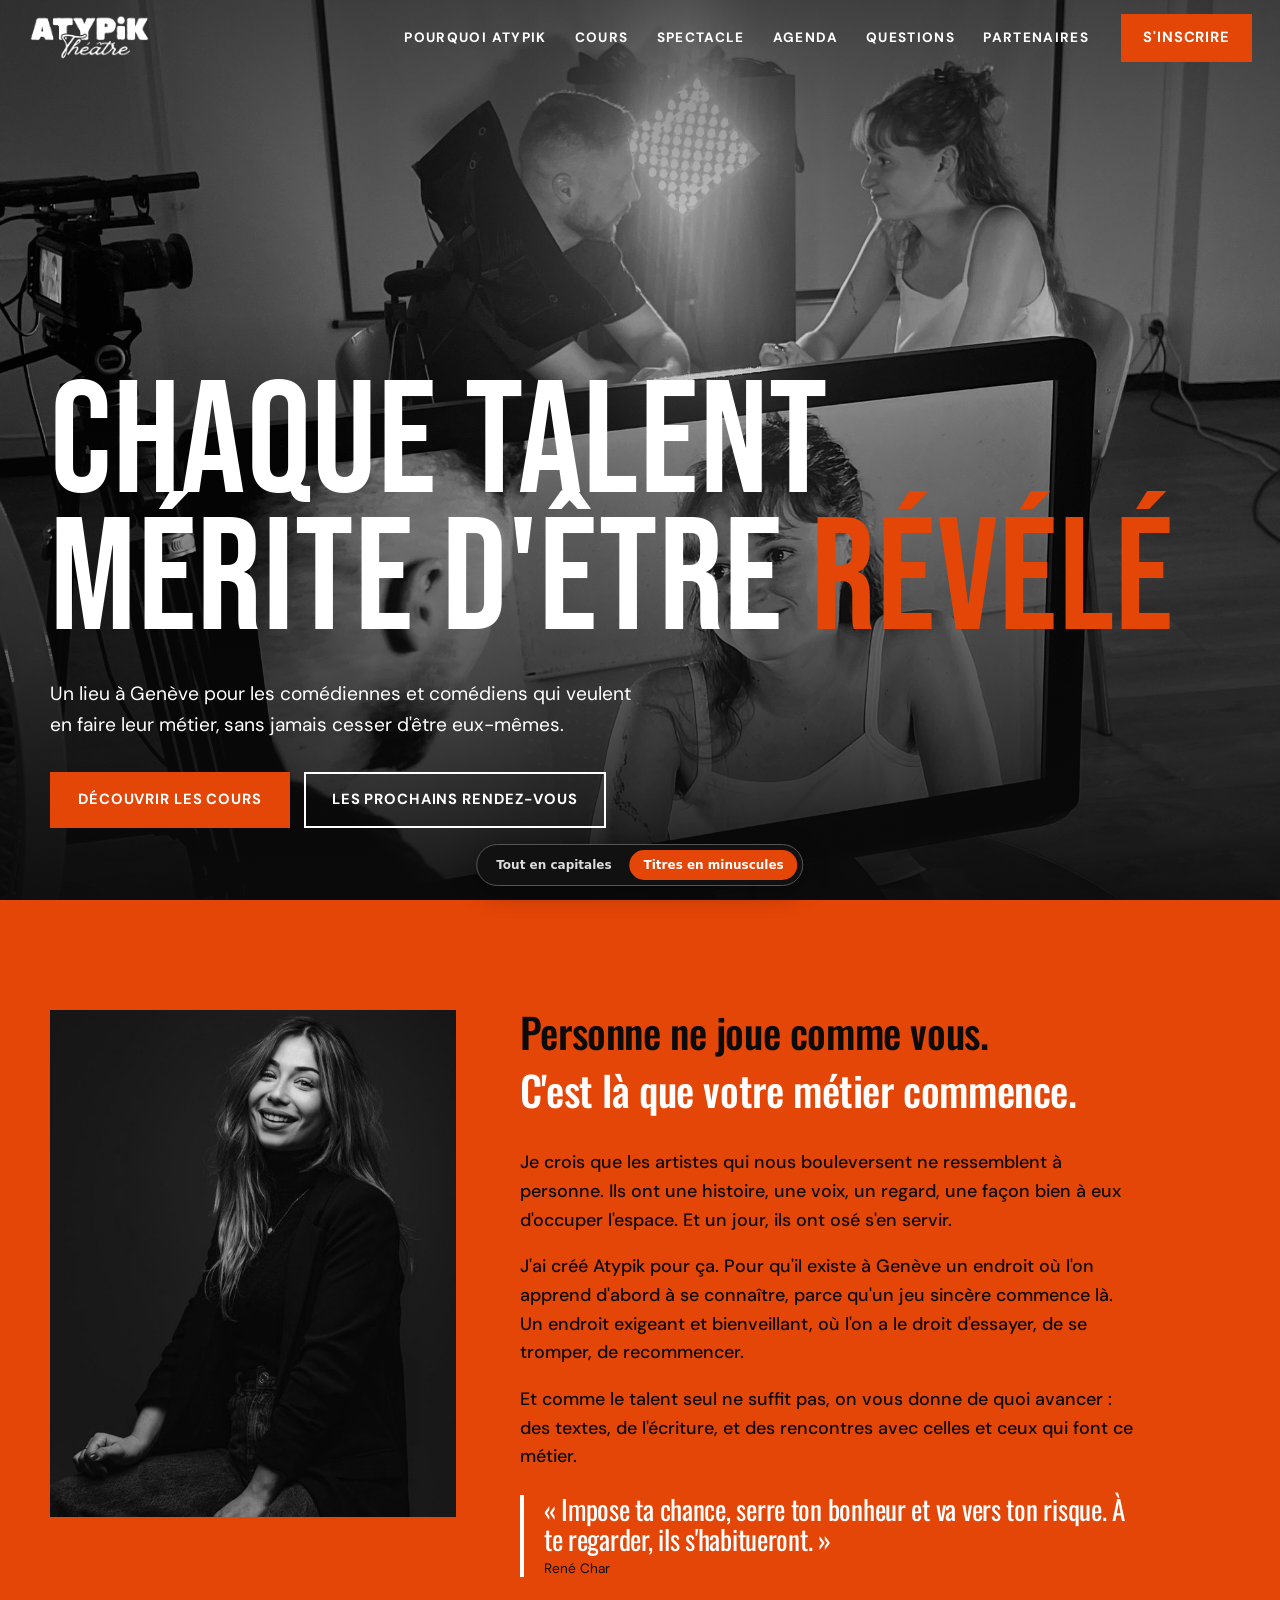
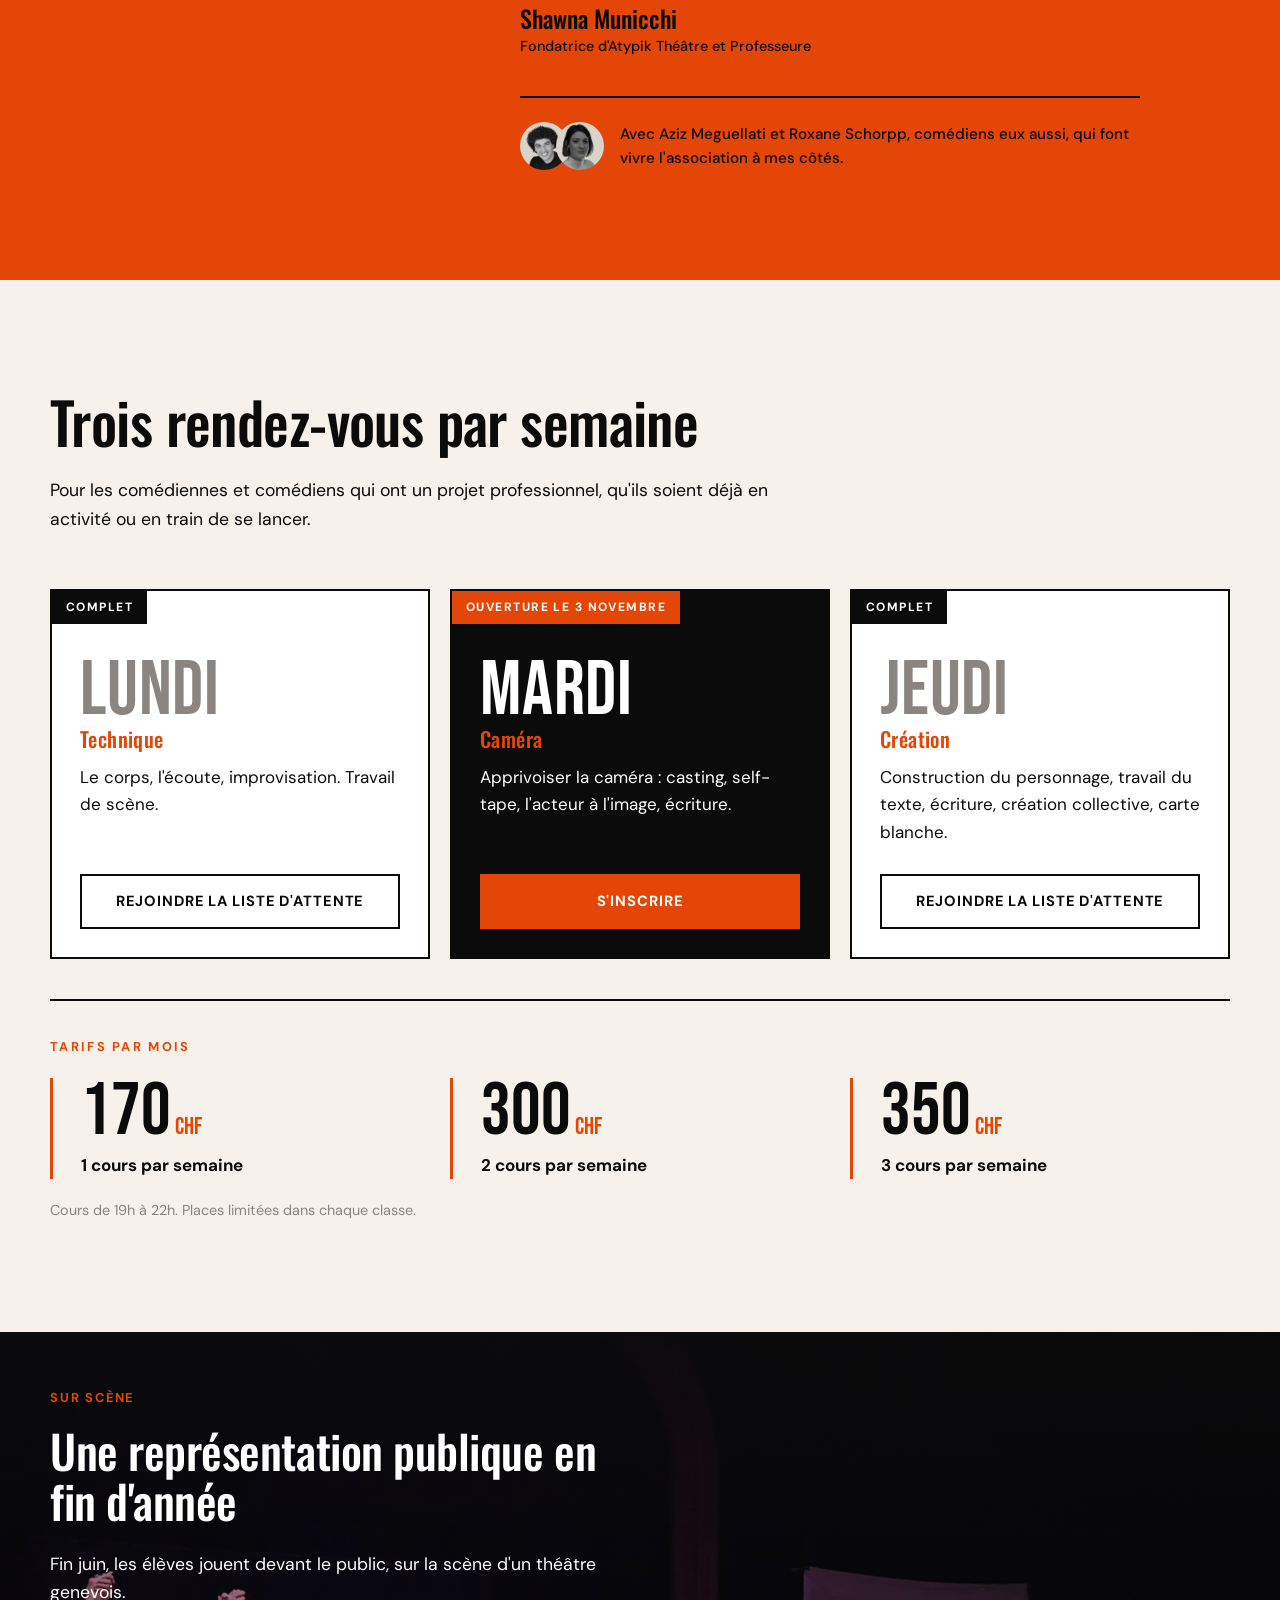
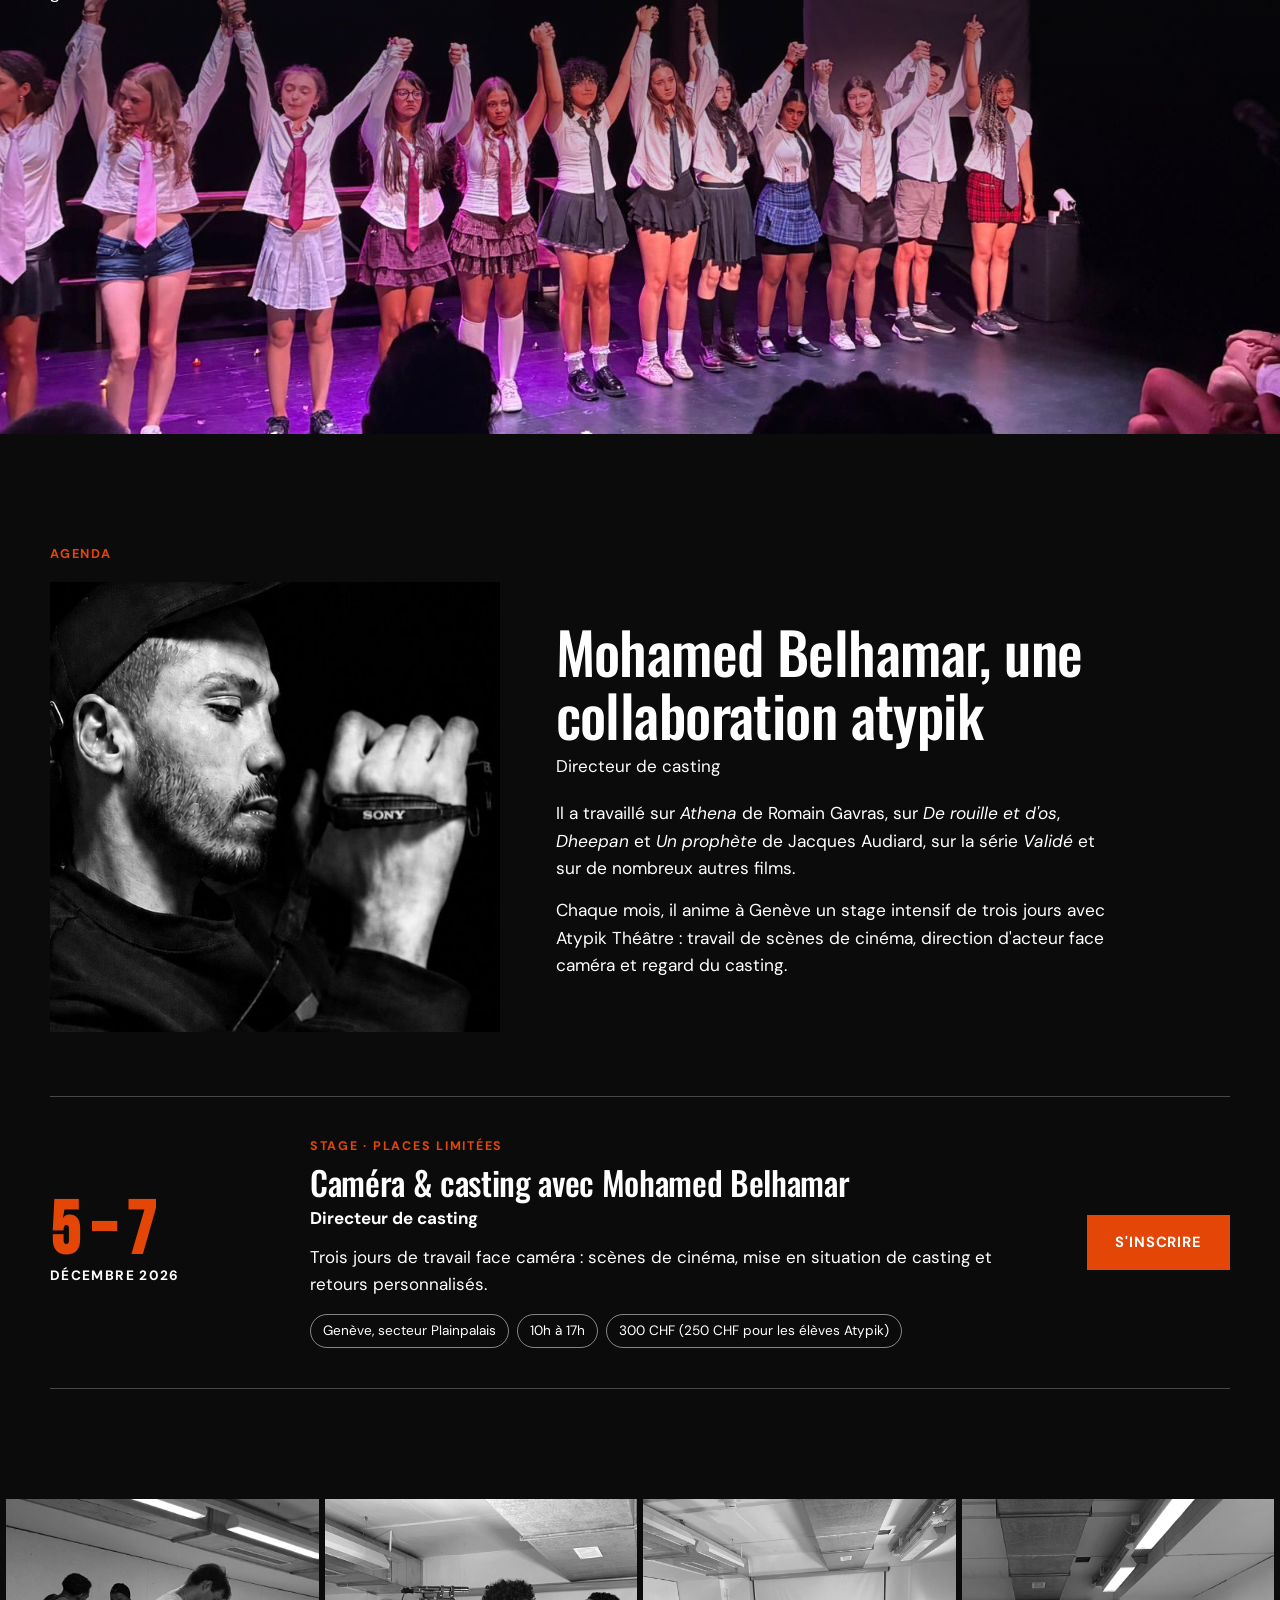
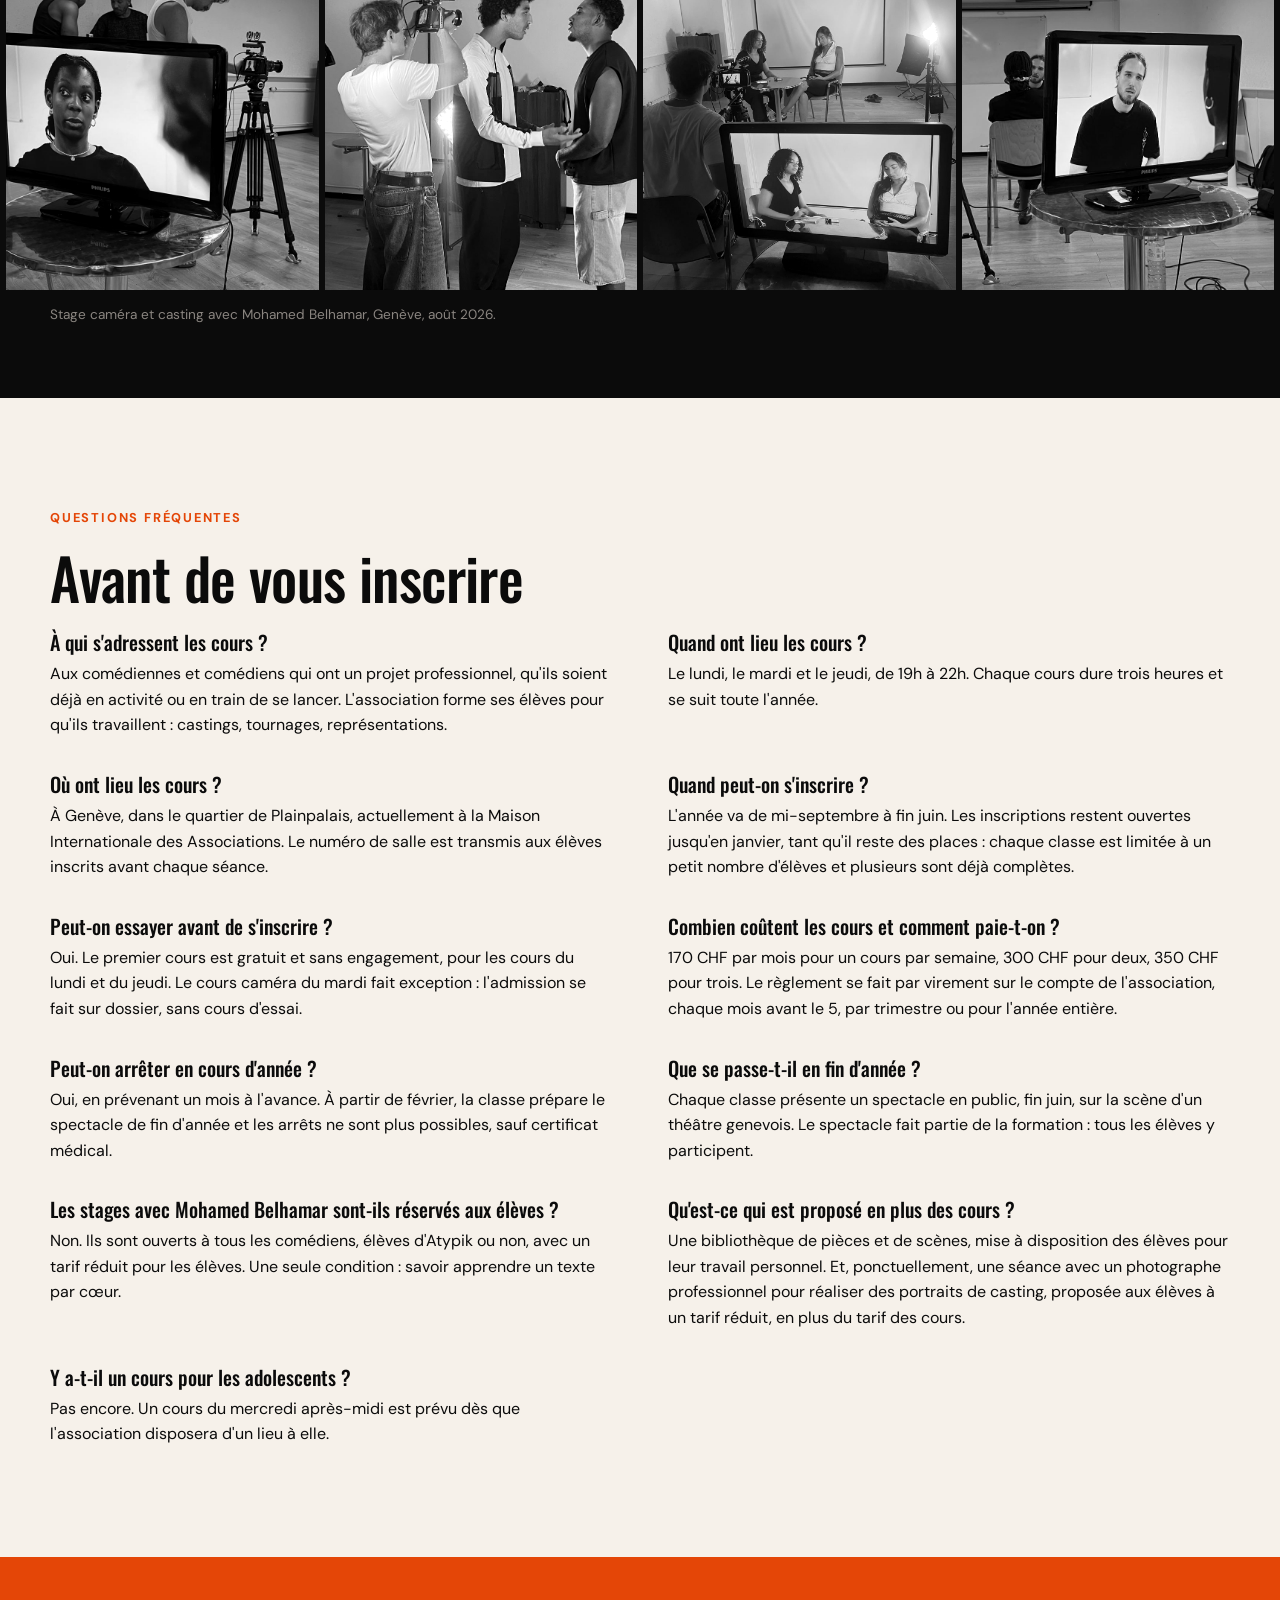
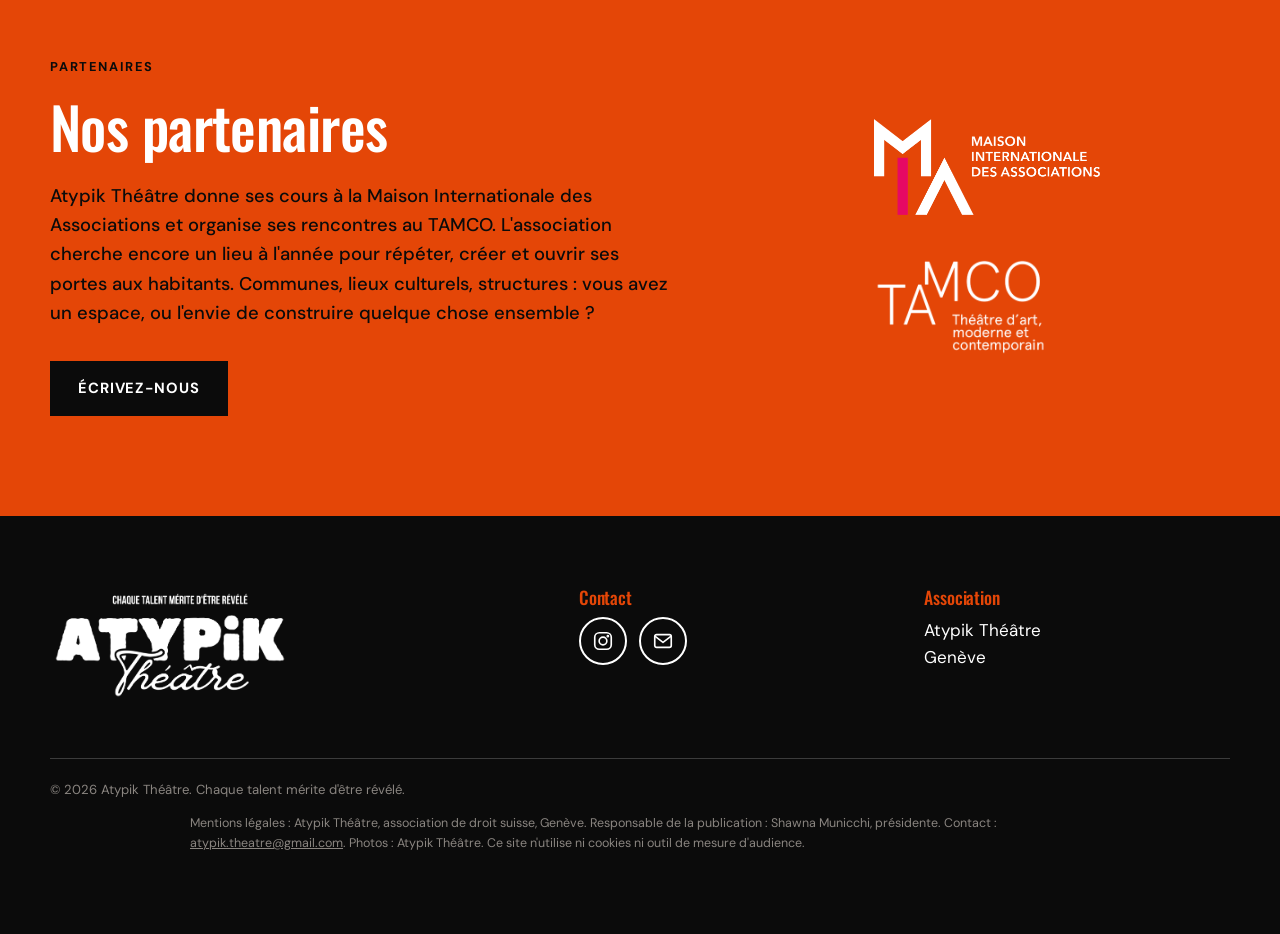
==== m.html @ 2f204165 "FAQ réécrite : réponses complètes, ton professionnel, intro des cours sans amateurs Co-Authored-By: " ====
<!doctype html>
<html lang="fr">
<head>
  <meta charset="utf-8">
  <meta name="viewport" content="width=device-width, initial-scale=1">
  <title>Atypik Théâtre | Cours de théâtre et de jeu caméra à Genève</title>
  <meta name="description" content="Un lieu à Genève pour les comédiennes et comédiens qui veulent en faire leur métier. Cours hebdomadaires, stages et rencontres avec des directeurs de casting.">
  <meta property="og:title" content="Atypik Théâtre | Chaque talent mérite d'être révélé">
  <meta property="og:description" content="Cours, stages et rencontres pour comédiennes et comédiens à Genève.">
  <meta property="og:image" content="images/hero.jpg">
  <link rel="icon" href="images/favicon.png">
  <link rel="preconnect" href="https://fonts.googleapis.com">
  <link rel="preconnect" href="https://fonts.gstatic.com" crossorigin>
  <link href="https://fonts.googleapis.com/css2?family=Bebas+Neue&family=Oswald:wght@400;500&family=DM+Sans:opsz,wght@9..40,400;9..40,500;9..40,700&display=swap" rel="stylesheet">
  <link rel="stylesheet" href="style.css">
  <link rel="stylesheet" href="minuscules.css">
</head>
<body>

<header class="nav" id="nav">
  <a href="#top" class="nav-logo"><img src="images/logo-nav.png" alt="Atypik Théâtre"></a>
  <nav class="nav-liens">
    <a href="#histoire">Pourquoi Atypik</a>
    <a href="#cours">Cours</a>
    <a href="#spectacle">Spectacle</a>
    <a href="#agenda">Agenda</a>
    <a href="#questions">Questions</a>
    <a href="#grandir">Partenaires</a>
  </nav>
  <a href="#cours" class="btn btn-plein nav-cta">S'inscrire</a>
</header>

<main id="top">

  <section class="hero">
    <img class="hero-photo" src="images/hero.jpg" alt="Deux comédiens filmés pendant un stage, leur image sur l'écran de contrôle">
    <div class="hero-contenu">
      <h1>Chaque talent<br>mérite d'être <em>révélé</em></h1>
      <p class="hero-texte">Un lieu à Genève pour les comédiennes et comédiens qui veulent en faire leur métier, sans jamais cesser d'être eux-mêmes.</p>
      <div class="actions">
        <a href="#cours" class="btn btn-plein">Découvrir les cours</a>
        <a href="#agenda" class="btn btn-contour">Les prochains rendez-vous</a>
      </div>
    </div>
  </section>

  <section class="lettre" id="histoire">
    <div class="conteneur lettre-grille">
      <figure class="lettre-portrait"><img src="images/equipe-shawna.jpg" alt="Portrait de Shawna Municchi" loading="lazy"></figure>
      <div class="lettre-texte">
        <p class="accroche">Personne ne joue comme vous.</p>
        <p class="accroche fort">C'est là que votre métier commence.</p>
        <p>Je crois que les artistes qui nous bouleversent ne ressemblent à personne. Ils ont une histoire, une voix, un regard, une façon bien à eux d'occuper l'espace. Et un jour, ils ont osé s'en servir.</p>
        <p>J'ai créé Atypik pour ça. Pour qu'il existe à Genève un endroit où l'on apprend d'abord à se connaître, parce qu'un jeu sincère commence là. Un endroit exigeant et bienveillant, où l'on a le droit d'essayer, de se tromper, de recommencer.</p>
        <p>Et comme le talent seul ne suffit pas, on vous donne de quoi avancer : des textes, de l'écriture, et des rencontres avec celles et ceux qui font ce métier.</p>
        <blockquote class="citation">« Impose ta chance, serre ton bonheur et va vers ton risque. À te regarder, ils s'habitueront. »<cite>René Char</cite></blockquote>
        <p class="signature"><strong>Shawna Municchi</strong><span>Fondatrice d'Atypik Théâtre et Professeure</span></p>
        <div class="complices">
          <img src="images/equipe-aziz.jpg" alt="Aziz Meguellati" loading="lazy">
          <img src="images/equipe-roxane.jpg" alt="Roxane Schorpp" loading="lazy">
          <p>Avec Aziz Meguellati et Roxane Schorpp, comédiens eux aussi, qui font vivre l'association à mes côtés.</p>
        </div>
      </div>
    </div>
  </section>

  <section class="bloc cours" id="cours">
    <div class="conteneur">
      <h2>Trois rendez-vous par semaine</h2>
      <p class="intro">Pour les comédiennes et comédiens qui ont un projet professionnel, qu'ils soient déjà en activité ou en train de se lancer.</p>
      <div class="cartes" id="cours-liste"></div>
      <div class="tarifs">
        <p class="tarifs-titre">Tarifs par mois</p>
        <div class="tarifs-liste" id="tarifs-liste"></div>
        <p class="tarifs-note">Cours de 19h à 22h. Places limitées dans chaque classe.</p>
      </div>
    </div>
  </section>

  <section class="spectacle" id="spectacle">
    <img src="images/spectacle.jpg" alt="Salut final des élèves sur scène, mains levées" loading="lazy">
    <div class="spectacle-texte">
      <p class="surtitre">Sur scène</p>
      <h2>Une représentation publique en fin d'année</h2>
      <p>Fin juin, les élèves jouent devant le public, sur la scène d'un théâtre genevois.</p>
    </div>
  </section>

  <section class="bloc agenda" id="agenda">
    <div class="conteneur">
      <p class="surtitre">Agenda</p>
      <div class="vedette">
        <img src="images/belhamar.jpg" alt="Mohamed Belhamar, directeur de casting" loading="lazy">
        <div>
          <h2>Mohamed Belhamar, une collaboration atypik</h2>
          <p class="role">Directeur de casting</p>
          <p>Il a travaillé sur <em>Athena</em> de Romain Gavras, sur <em>De rouille et d'os</em>, <em>Dheepan</em> et <em>Un prophète</em> de Jacques Audiard, sur la série <em>Validé</em> et sur de nombreux autres films.</p>
          <p>Chaque mois, il anime à Genève un stage intensif de trois jours avec Atypik Théâtre : travail de scènes de cinéma, direction d'acteur face caméra et regard du casting.</p>
        </div>
      </div>
      <div class="agenda-liste" id="agenda-liste"></div>
    </div>
  </section>

  <section class="galerie">
    <div class="galerie-photos">
      <img src="images/stage-1.jpg" alt="Le visage d'une comédienne sur l'écran de contrôle" loading="lazy">
      <img src="images/stage-2.jpg" alt="Deux comédiens jouent une scène, filmés de près" loading="lazy">
      <img src="images/stage-4.jpg" alt="Deux comédiennes en scène, cadrées sur l'écran de contrôle" loading="lazy">
      <img src="images/stage-5.jpg" alt="Un comédien filmé en gros plan" loading="lazy">
    </div>
    <p class="legende conteneur">Stage caméra et casting avec Mohamed Belhamar, Genève, août 2026.</p>
  </section>

  <section class="faq" id="questions">
    <div class="conteneur">
      <p class="surtitre">Questions fréquentes</p>
      <h2>Avant de vous inscrire</h2>
      <dl class="faq-liste">
        <div><dt>À qui s'adressent les cours ?</dt><dd>Aux comédiennes et comédiens qui ont un projet professionnel, qu'ils soient déjà en activité ou en train de se lancer. L'association forme ses élèves pour qu'ils travaillent : castings, tournages, représentations.</dd></div>
        <div><dt>Quand ont lieu les cours ?</dt><dd>Le lundi, le mardi et le jeudi, de 19h à 22h. Chaque cours dure trois heures et se suit toute l'année.</dd></div>
        <div><dt>Où ont lieu les cours ?</dt><dd>À Genève, dans le quartier de Plainpalais, actuellement à la Maison Internationale des Associations. Le numéro de salle est transmis aux élèves inscrits avant chaque séance.</dd></div>
        <div><dt>Quand peut-on s'inscrire ?</dt><dd>L'année va de mi-septembre à fin juin. Les inscriptions restent ouvertes jusqu'en janvier, tant qu'il reste des places : chaque classe est limitée à un petit nombre d'élèves et plusieurs sont déjà complètes.</dd></div>
        <div><dt>Peut-on essayer avant de s'inscrire ?</dt><dd>Oui. Le premier cours est gratuit et sans engagement, pour les cours du lundi et du jeudi. Le cours caméra du mardi fait exception : l'admission se fait sur dossier, sans cours d'essai.</dd></div>
        <div><dt>Combien coûtent les cours et comment paie-t-on ?</dt><dd>170 CHF par mois pour un cours par semaine, 300 CHF pour deux, 350 CHF pour trois. Le règlement se fait par virement sur le compte de l'association, chaque mois avant le 5, par trimestre ou pour l'année entière.</dd></div>
        <div><dt>Peut-on arrêter en cours d'année ?</dt><dd>Oui, en prévenant un mois à l'avance. À partir de février, la classe prépare le spectacle de fin d'année et les arrêts ne sont plus possibles, sauf certificat médical.</dd></div>
        <div><dt>Que se passe-t-il en fin d'année ?</dt><dd>Chaque classe présente un spectacle en public, fin juin, sur la scène d'un théâtre genevois. Le spectacle fait partie de la formation : tous les élèves y participent.</dd></div>
        <div><dt>Les stages avec Mohamed Belhamar sont-ils réservés aux élèves ?</dt><dd>Non. Ils sont ouverts à tous les comédiens, élèves d'Atypik ou non, avec un tarif réduit pour les élèves. Une seule condition : savoir apprendre un texte par cœur.</dd></div>
        <div><dt>Qu'est-ce qui est proposé en plus des cours ?</dt><dd>Une bibliothèque de pièces et de scènes, mise à disposition des élèves pour leur travail personnel. Et, ponctuellement, une séance avec un photographe professionnel pour réaliser des portraits de casting, proposée aux élèves à un tarif réduit, en plus du tarif des cours.</dd></div>
        <div><dt>Y a-t-il un cours pour les adolescents ?</dt><dd>Pas encore. Un cours du mercredi après-midi est prévu dès que l'association disposera d'un lieu à elle.</dd></div>
      </dl>
    </div>
  </section>

  <section class="grandir" id="grandir">
    <div class="conteneur">
      <p class="surtitre">Partenaires</p>
      <h2>Nos partenaires</h2>
      <div class="logos">
        <a href="https://mia-ge.ch/" target="_blank" rel="noopener"><img src="images/partenaire-mia.png" alt="Maison Internationale des Associations, Genève"></a>
        <a href="https://tamco.ch/" target="_blank" rel="noopener"><img src="images/partenaire-tamco.png" alt="TAMCO, Théâtre d'art moderne et contemporain, Genève"></a>
      </div>
      <p>Atypik Théâtre donne ses cours à la Maison Internationale des Associations et organise ses rencontres au TAMCO. L'association cherche encore un lieu à l'année pour répéter, créer et ouvrir ses portes aux habitants. Communes, lieux culturels, structures : vous avez un espace, ou l'envie de construire quelque chose ensemble ?</p>
      <a href="#" class="btn btn-plein" data-mail="Un lieu pour Atypik Théâtre">Écrivez-nous</a>
    </div>
  </section>

</main>

<footer class="pied">
  <div class="conteneur pied-grille">
    <img src="images/logo-blanc.png" alt="Atypik Théâtre" class="pied-logo">
    <div>
      <h3>Contact</h3>
      <div class="pied-liens">
        <a id="pied-insta" target="_blank" rel="noopener" aria-label="Instagram @atypik.theatre" title="Instagram">
          <svg viewBox="0 0 24 24" aria-hidden="true"><rect x="3" y="3" width="18" height="18" rx="5"/><circle cx="12" cy="12" r="4.2"/><circle cx="17.3" cy="6.7" r="0.6" fill="currentColor"/></svg>
        </a>
        <a href="#" data-mail="Contact" aria-label="Nous écrire par e-mail" title="E-mail">
          <svg viewBox="0 0 24 24" aria-hidden="true"><rect x="3" y="5" width="18" height="14" rx="2"/><path d="m3.5 7 8.5 6.5L20.5 7"/></svg>
        </a>
      </div>
    </div>
    <div>
      <h3>Association</h3>
      <p>Atypik Théâtre<br>Genève</p>
    </div>
  </div>
  <p class="pied-bas conteneur">© <span id="annee"></span> Atypik Théâtre. Chaque talent mérite d'être révélé.</p>
  <p class="pied-legal conteneur">Mentions légales : Atypik Théâtre, association de droit suisse, Genève. Responsable de la publication : Shawna Municchi, présidente. Contact : <a href="#" data-mail="Contact" id="pied-mail-texte"></a>. Photos : Atypik Théâtre. Ce site n'utilise ni cookies ni outil de mesure d'audience.</p>
</footer>

<!-- COMPARATEUR : barre provisoire, à retirer une fois le choix fait. -->
<nav style="position:fixed;z-index:99;left:50%;bottom:14px;transform:translateX(-50%);display:flex;gap:4px;padding:5px;background:#111;border:1px solid #555;border-radius:999px;font:700 12px/1 system-ui,sans-serif;box-shadow:0 6px 24px rgba(0,0,0,.35)"><a href="index.html" style="padding:9px 14px;border-radius:999px;text-decoration:none;color:#ddd">Tout en capitales</a><a href="m.html" style="padding:9px 14px;border-radius:999px;text-decoration:none;background:#e44607;color:#fff">Titres en minuscules</a></nav>

<script src="contenu.js"></script>
<script src="script.js"></script>
</body>
</html>
---- style.css ----
/* Direction A · Affiche : noir, orange, titres d'affiche */
:root {
  --orange: #e44607;
  --noir: #0b0b0b;
  --creme: #f6f1ea;
  --blanc: #ffffff;
  --gris: #8a8580;
  --titre: "Bebas Neue", "Arial Narrow", Impact, sans-serif;
  --texte: "DM Sans", system-ui, -apple-system, "Segoe UI", sans-serif;
}

* { box-sizing: border-box; margin: 0; padding: 0; }
html { scroll-behavior: smooth; scroll-padding-top: 80px; }
body { font-family: var(--texte); font-size: 17px; line-height: 1.6; color: var(--noir); background: var(--noir); -webkit-font-smoothing: antialiased; }
img { display: block; max-width: 100%; }
a { color: inherit; }
em { font-style: normal; }

.conteneur { width: min(1180px, 100% - 40px); margin-inline: auto; }

h1, h2, h3, .carte-jour, .accroche { font-family: var(--titre); font-weight: 400; line-height: 0.95; letter-spacing: 0.01em; text-transform: uppercase; }
h2 { font-size: clamp(2.6rem, 6.5vw, 5.2rem); margin-bottom: 24px; }
.surtitre { font-size: 0.8rem; font-weight: 700; letter-spacing: 0.18em; text-transform: uppercase; color: var(--orange); margin-bottom: 18px; }
.intro { max-width: 720px; font-size: 1.1rem; margin-bottom: 56px; }

/* Boutons */
.btn { display: inline-block; padding: 14px 26px; font-weight: 700; font-size: 0.92rem; letter-spacing: 0.06em; text-transform: uppercase; text-decoration: none; text-align: center; border: 2px solid transparent; transition: transform 0.15s, background 0.15s, color 0.15s; }
.btn:hover { transform: translateY(-2px); }
.btn-plein { background: var(--orange); color: var(--blanc); }
.btn-plein:hover { background: var(--blanc); color: var(--noir); }
.btn-contour { border-color: currentColor; }
.btn-contour:hover { background: var(--noir); color: var(--blanc); border-color: var(--noir); }

/* Menu */
.nav { position: fixed; inset: 0 0 auto 0; z-index: 10; display: flex; align-items: center; gap: 32px; padding: 14px 28px; transition: background 0.25s; }
.nav-pleine { background: rgba(11, 11, 11, 0.94); backdrop-filter: blur(8px); }
.nav-logo img { height: 46px; width: auto; }
.nav-liens { display: flex; gap: 28px; margin-left: auto; }
.nav-liens a { color: var(--blanc); text-decoration: none; font-size: 0.85rem; font-weight: 700; letter-spacing: 0.1em; text-transform: uppercase; }
.nav-liens a:hover { color: var(--orange); }
.nav-cta { padding: 10px 20px; }

/* Hero */
.hero { position: relative; height: min(100svh, 1000px); min-height: 620px; display: flex; align-items: flex-end; color: var(--blanc); overflow: hidden; }
.hero-photo { position: absolute; inset: 0; width: 100%; height: 100%; object-fit: cover; object-position: 60% 40%; filter: grayscale(1) contrast(1.1); }
.hero::after { content: ""; position: absolute; inset: 0; background: linear-gradient(180deg, rgba(11,11,11,0.55) 0%, rgba(11,11,11,0.15) 35%, rgba(11,11,11,0.92) 100%); }
.hero-contenu { position: relative; z-index: 1; width: min(1180px, 100% - 40px); margin-inline: auto; padding: 140px 0 72px; }
.hero h1 { font-size: clamp(3.6rem, 12.5vw, 11rem); line-height: 0.86; margin-bottom: 28px; }
.hero h1 em { color: var(--orange); }
.hero-texte { max-width: 600px; font-size: 1.2rem; margin-bottom: 32px; }
.actions { display: flex; flex-wrap: wrap; gap: 14px; }
.hero .btn-contour:hover { background: var(--blanc); color: var(--noir); border-color: var(--blanc); }

/* Lettre de Shawna */
.lettre { background: var(--orange); padding: 110px 0; }
.lettre .surtitre { color: var(--noir); }
.lettre-grille { display: grid; grid-template-columns: 0.8fr 1.4fr; gap: 64px; align-items: start; }
.lettre-portrait img { width: 100%; aspect-ratio: 4 / 5; object-fit: cover; filter: grayscale(1); }
.accroche { font-size: clamp(2rem, 4.2vw, 3.5rem); }
.accroche.fort { color: var(--blanc); margin: 14px 0 36px; }
.lettre-texte > p:not(.surtitre):not(.accroche) { max-width: 620px; font-size: 1.12rem; font-weight: 500; margin-bottom: 18px; }
.citation cite { display: block; margin-top: 8px; font-family: var(--texte); font-style: normal; font-size: 0.85rem; text-transform: none; letter-spacing: 0; color: var(--noir); }
.citation { max-width: 620px; margin: 24px 0 8px; padding-left: 20px; border-left: 4px solid var(--blanc); font-family: var(--titre); font-size: clamp(1.6rem, 2.8vw, 2.2rem); line-height: 1.05; text-transform: uppercase; color: var(--blanc); }
.signature strong { display: block; font-family: var(--titre); font-weight: 400; font-size: 2rem; text-transform: uppercase; line-height: 1.1; margin-top: 28px; }
.signature span { font-size: 0.9rem; }
.complices { display: flex; align-items: center; margin-top: 36px; padding-top: 24px; border-top: 2px solid var(--noir); max-width: 620px; }
.complices img { width: 48px; height: 48px; border-radius: 50%; object-fit: cover; }
.complices img + img { margin-left: -12px; }
.complices p { margin-left: 16px; font-size: 0.95rem; font-weight: 500; }

/* Blocs */
.bloc { padding: 110px 0; }
.cours { background: var(--creme); }
.agenda { background: var(--noir); color: var(--blanc); }

/* Cartes des cours */
.cartes { display: grid; grid-template-columns: repeat(3, 1fr); gap: 20px; }
.carte { position: relative; display: flex; flex-direction: column; background: var(--blanc); border: 2px solid var(--noir); padding: 64px 28px 28px; }
.carte-jour { font-size: clamp(3.4rem, 6vw, 5rem); }
.carte h3 { font-size: 1.9rem; color: var(--orange); margin-bottom: 14px; }
.carte-texte { margin-bottom: 28px; }
.carte .btn { margin-top: auto; }
.etiquette { position: absolute; top: 0; left: 0; padding: 7px 14px; font-size: 0.75rem; font-weight: 700; letter-spacing: 0.12em; text-transform: uppercase; background: var(--noir); color: var(--blanc); }
.est-ouvert { background: var(--noir); color: var(--blanc); }
.est-ouvert .etiquette { background: var(--orange); }
.est-complet .carte-jour { color: var(--gris); }

/* Spectacle de fin d'année : photo pleine largeur, texte posé dessus */
.spectacle { position: relative; color: var(--blanc); background: var(--noir); }
.spectacle img { width: 100%; height: min(78vh, 720px); object-fit: cover; object-position: center 45%; }
.spectacle::after { content: ""; position: absolute; inset: 0; background: linear-gradient(180deg, rgba(11,11,11,0.85) 0%, rgba(11,11,11,0.35) 45%, rgba(11,11,11,0) 70%); }
.spectacle-texte { position: absolute; z-index: 1; left: max(20px, calc((100% - 1180px) / 2)); right: 20px; top: 56px; max-width: 560px; }
.spectacle-texte h2 { font-size: clamp(2.4rem, 5vw, 4.2rem); }
.spectacle-texte p:not(.surtitre) { font-size: 1.1rem; }

/* Tarifs */
.tarifs { display: grid; grid-template-columns: repeat(3, 1fr); gap: 20px; margin-top: 40px; padding-top: 36px; border-top: 2px solid var(--noir); }
.tarifs-titre { grid-column: 1 / -1; font-size: 0.8rem; font-weight: 700; letter-spacing: 0.18em; text-transform: uppercase; color: var(--orange); }
.tarifs-liste { display: contents; }
.tarif { padding-left: 28px; border-left: 3px solid var(--orange); }
.tarif-prix { font-family: var(--titre); font-size: 4.6rem; line-height: 0.95; }
.tarif-prix small { font-size: 1.5rem; color: var(--orange); }
.tarif p:last-child { font-weight: 700; margin-top: 4px; }
.tarifs-note { grid-column: 1 / -1; font-size: 0.9rem; color: var(--gris); }

/* Partenaires : logos */
.logos { grid-area: logos; display: flex; flex-direction: column; align-items: flex-start; gap: 44px; justify-self: center; }
.logos img { height: 96px; width: auto; }

/* Agenda : Mohamed Belhamar en vedette */
.vedette { display: grid; grid-template-columns: 0.8fr 1.2fr; gap: 56px; align-items: center; margin-bottom: 64px; }
.vedette img { width: 100%; aspect-ratio: 1 / 1; object-fit: cover; object-position: 60% 0%; filter: grayscale(1); }
.vedette h2 { margin-bottom: 8px; }
.vedette .role { margin-bottom: 20px; }
.vedette p:not(.role) { max-width: 560px; font-size: 1.08rem; margin-bottom: 14px; }
.vedette em { font-style: italic; }

/* Agenda */
.evenement { display: grid; grid-template-columns: 220px 1fr auto; gap: 40px; align-items: center; padding: 40px 0; border-top: 1px solid rgba(255,255,255,0.25); }
.evenement:last-child { border-bottom: 1px solid rgba(255,255,255,0.25); }
.evenement-date { font-weight: 700; letter-spacing: 0.1em; text-transform: uppercase; font-size: 0.85rem; }
.evenement-date span { display: block; font-family: var(--titre); font-size: 4.6rem; line-height: 0.9; letter-spacing: 0; color: var(--orange); white-space: nowrap; }
.evenement-type { font-size: 0.78rem; font-weight: 700; letter-spacing: 0.14em; text-transform: uppercase; color: var(--orange); margin-bottom: 8px; }
.evenement h3 { font-size: clamp(1.9rem, 3.4vw, 2.8rem); }
.evenement-sous { font-weight: 700; margin: 4px 0 12px; }
.evenement ul { display: flex; flex-wrap: wrap; gap: 8px; list-style: none; margin-top: 16px; }
.evenement li { padding: 5px 12px; border: 1px solid rgba(255,255,255,0.5); border-radius: 999px; font-size: 0.85rem; }
.agenda-vide { font-size: 1.2rem; }
.agenda-vide a { color: var(--orange); }

/* Galerie */
.galerie { background: var(--noir); padding-bottom: 72px; }
.galerie-photos { display: grid; grid-template-columns: repeat(4, 1fr); gap: 6px; padding: 0 6px; }
.galerie img { width: 100%; aspect-ratio: 4 / 5; object-fit: cover; filter: grayscale(1) contrast(1.05); transition: filter 0.3s; }
.galerie img:hover { filter: none; }
.galerie img:nth-child(1) { object-position: 22% center; }
.galerie img:nth-child(2) { object-position: 62% center; }
.galerie img:nth-child(4) { object-position: 82% center; }
.legende { margin-top: 14px; font-size: 0.85rem; color: var(--gris); }

/* Questions fréquentes */
.faq { background: var(--creme); padding: 110px 0; }
.faq-liste { display: grid; grid-template-columns: 1fr 1fr; gap: 36px 56px; margin-top: 16px; }
.faq dt { font-family: var(--titre); font-size: 1.6rem; line-height: 1.05; text-transform: uppercase; margin-bottom: 8px; }
.faq dd { font-size: 1rem; }

/* Atypik grandit */
.grandir { background: var(--orange); padding: 100px 0; }
.grandir .conteneur { display: grid; grid-template-columns: 1.3fr 1fr; grid-template-areas: "surtitre logos" "titre logos" "texte logos" "bouton logos"; column-gap: 64px; align-items: center; }
.grandir .surtitre { grid-area: surtitre; }
.grandir h2 { grid-area: titre; }
.grandir p:not(.surtitre) { grid-area: texte; }
.grandir .btn { grid-area: bouton; justify-self: start; }
.grandir .surtitre { color: var(--noir); }
.grandir h2 { color: var(--blanc); }
.grandir p:not(.surtitre) { max-width: 700px; font-size: 1.15rem; font-weight: 500; margin-bottom: 32px; }
.grandir .btn-plein { background: var(--noir); }

/* Pied */
.pied { background: var(--noir); color: var(--blanc); padding: 72px 0 80px; }
.pied-grille { display: grid; grid-template-columns: 1.6fr 1fr 1fr; gap: 40px; align-items: start; }
.pied-logo { width: 240px; }
.pied h3 { font-size: 1.4rem; color: var(--orange); margin-bottom: 10px; }
.pied-liens { display: flex; gap: 12px; }
.pied-liens a { display: grid; place-items: center; width: 48px; height: 48px; border: 2px solid var(--blanc); border-radius: 50%; transition: background 0.15s, border-color 0.15s; }
.pied-liens a:hover { background: var(--orange); border-color: var(--orange); }
.pied-liens svg { width: 22px; height: 22px; fill: none; stroke: currentColor; stroke-width: 1.8; stroke-linecap: round; stroke-linejoin: round; }
.pied-legal { margin-top: 14px; font-size: 0.78rem; color: var(--gris); max-width: 900px; }
.pied-legal a { color: inherit; }
.pied-bas { margin-top: 56px; padding-top: 20px; border-top: 1px solid rgba(255,255,255,0.2); font-size: 0.82rem; color: var(--gris); }

/* Tablette et téléphone */
@media (max-width: 960px) {
  .nav-liens { display: none; }
  .nav { justify-content: space-between; padding: 12px 20px; }
  .nav-logo img { height: 40px; }
  .cartes, .lettre-grille, .pied-grille, .tarifs { grid-template-columns: 1fr; }
  .grandir .conteneur { grid-template-columns: 1fr; grid-template-areas: "surtitre" "titre" "texte" "bouton" "logos"; }
  .logos { flex-direction: row; flex-wrap: wrap; justify-self: start; gap: 28px 40px; margin-top: 40px; }
  .logos img { height: 70px; }
  .lettre-grille { gap: 36px; }
  .lettre-portrait img { aspect-ratio: 1 / 1; object-position: center 20%; }
  .galerie-photos { grid-template-columns: repeat(2, 1fr); }
  .evenement { grid-template-columns: 1fr; gap: 20px; }
  .evenement .btn { justify-self: start; }
  .bloc, .lettre, .grandir, .faq { padding: 72px 0; }
  .faq-liste { grid-template-columns: 1fr; gap: 28px; }
  .spectacle img { object-position: center 70%; }
  .spectacle-texte { top: 32px; }
  .vedette { grid-template-columns: 1fr; gap: 28px; }
  .vedette img { max-width: 340px; }
}
@media (max-width: 560px) {
  body { font-size: 16px; }
  .hero-contenu { padding-bottom: 48px; }
}
@media (prefers-reduced-motion: reduce) { html { scroll-behavior: auto; } }
---- minuscules.css ----
/* Essai : titres en minuscules (Oswald), seuls le slogan, les jours, les prix et les dates restent en capitales Bebas */
h2, h3, .accroche, .citation, .evenement h3, .vedette h2, .spectacle-texte h2, .grandir h2, .pied h3, .carte h3 { font-family: "Oswald", "Arial Narrow", sans-serif; font-weight: 500; text-transform: none; letter-spacing: -0.01em; line-height: 1.08; }
h2 { font-size: clamp(2rem, 4.6vw, 3.6rem); }
.accroche { font-size: clamp(1.6rem, 3.2vw, 2.6rem); }
.citation { font-size: clamp(1.25rem, 2.2vw, 1.7rem); font-weight: 400; }
.carte h3 { font-size: 1.3rem; letter-spacing: 0.02em; }
.evenement h3 { font-size: clamp(1.5rem, 2.6vw, 2.1rem); }
.signature strong { font-family: "Oswald", sans-serif; font-weight: 500; text-transform: none; font-size: 1.5rem; }
.pied h3 { font-size: 1.1rem; }
.surtitre { letter-spacing: 0.14em; }
.spectacle-texte h2 { font-size: clamp(1.8rem, 3.6vw, 2.9rem); }
.faq dt { font-family: "Oswald", sans-serif; font-weight: 500; text-transform: none; font-size: 1.25rem; }
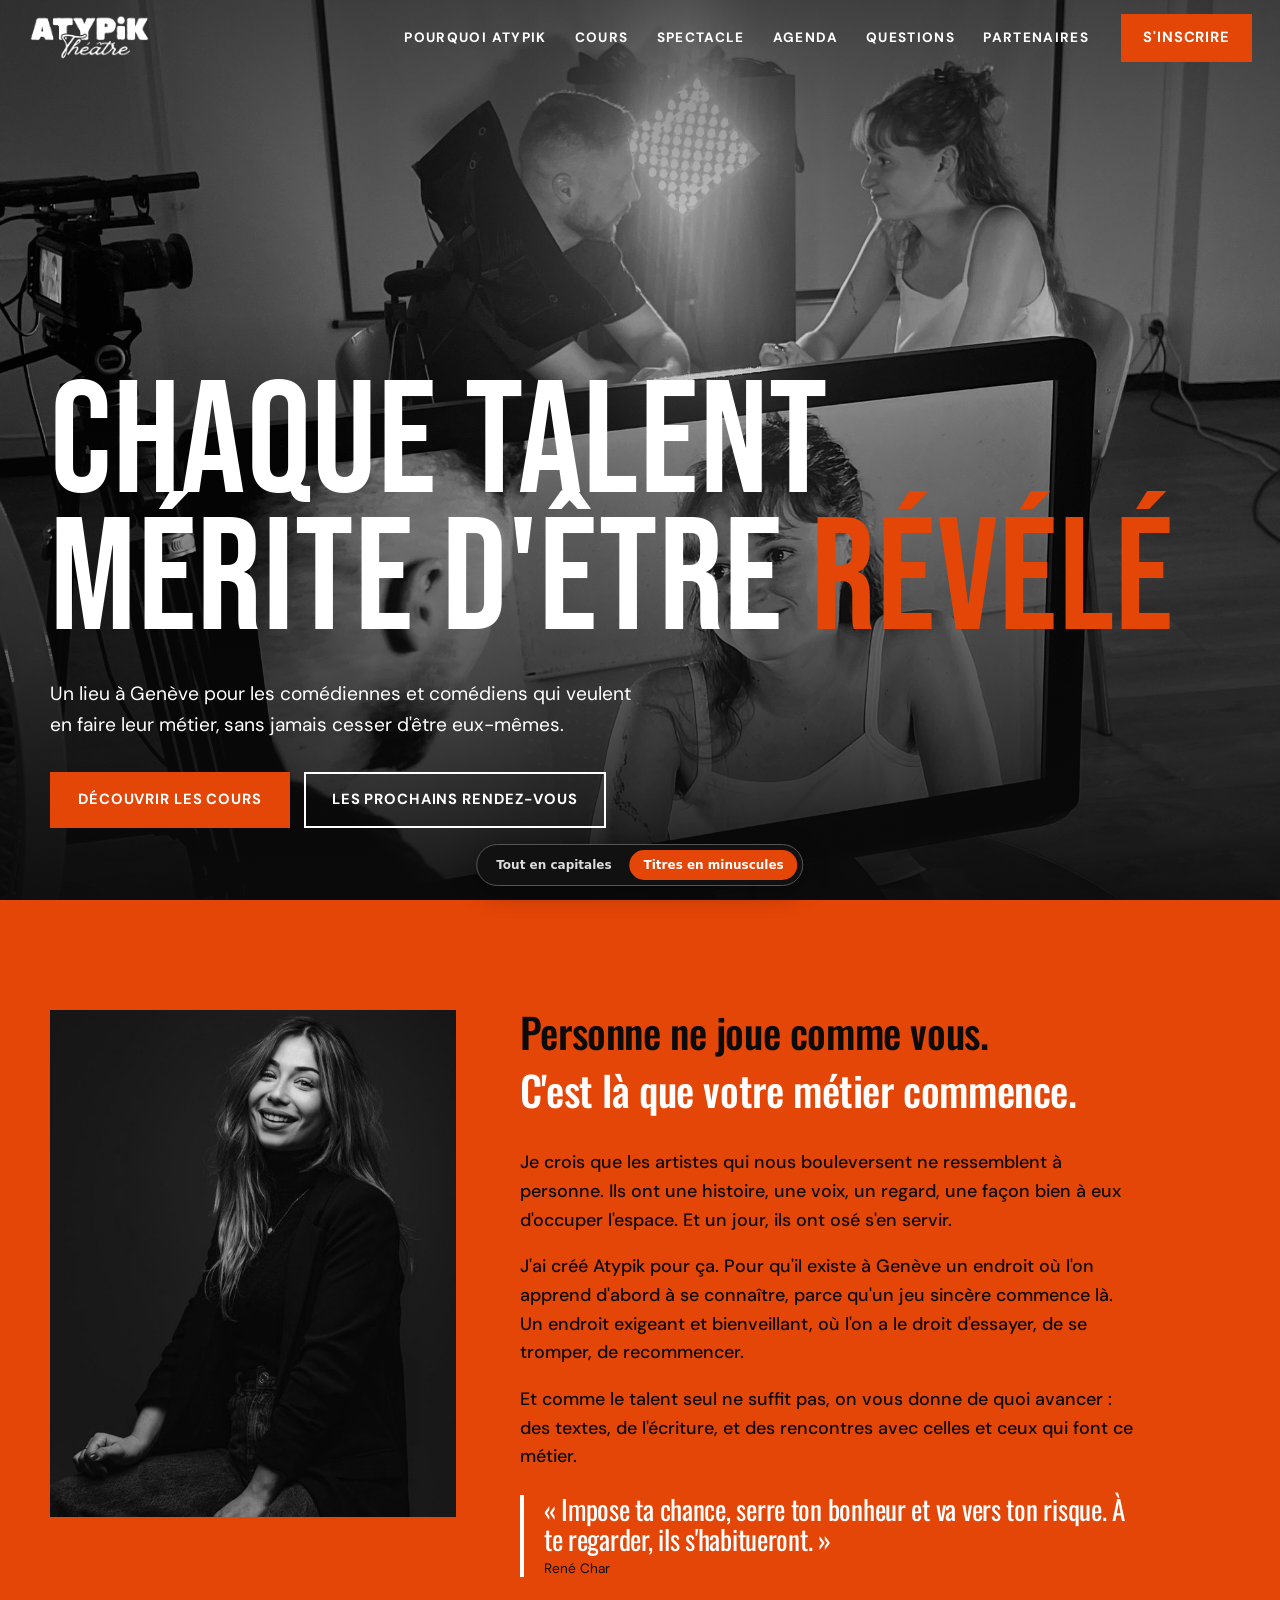
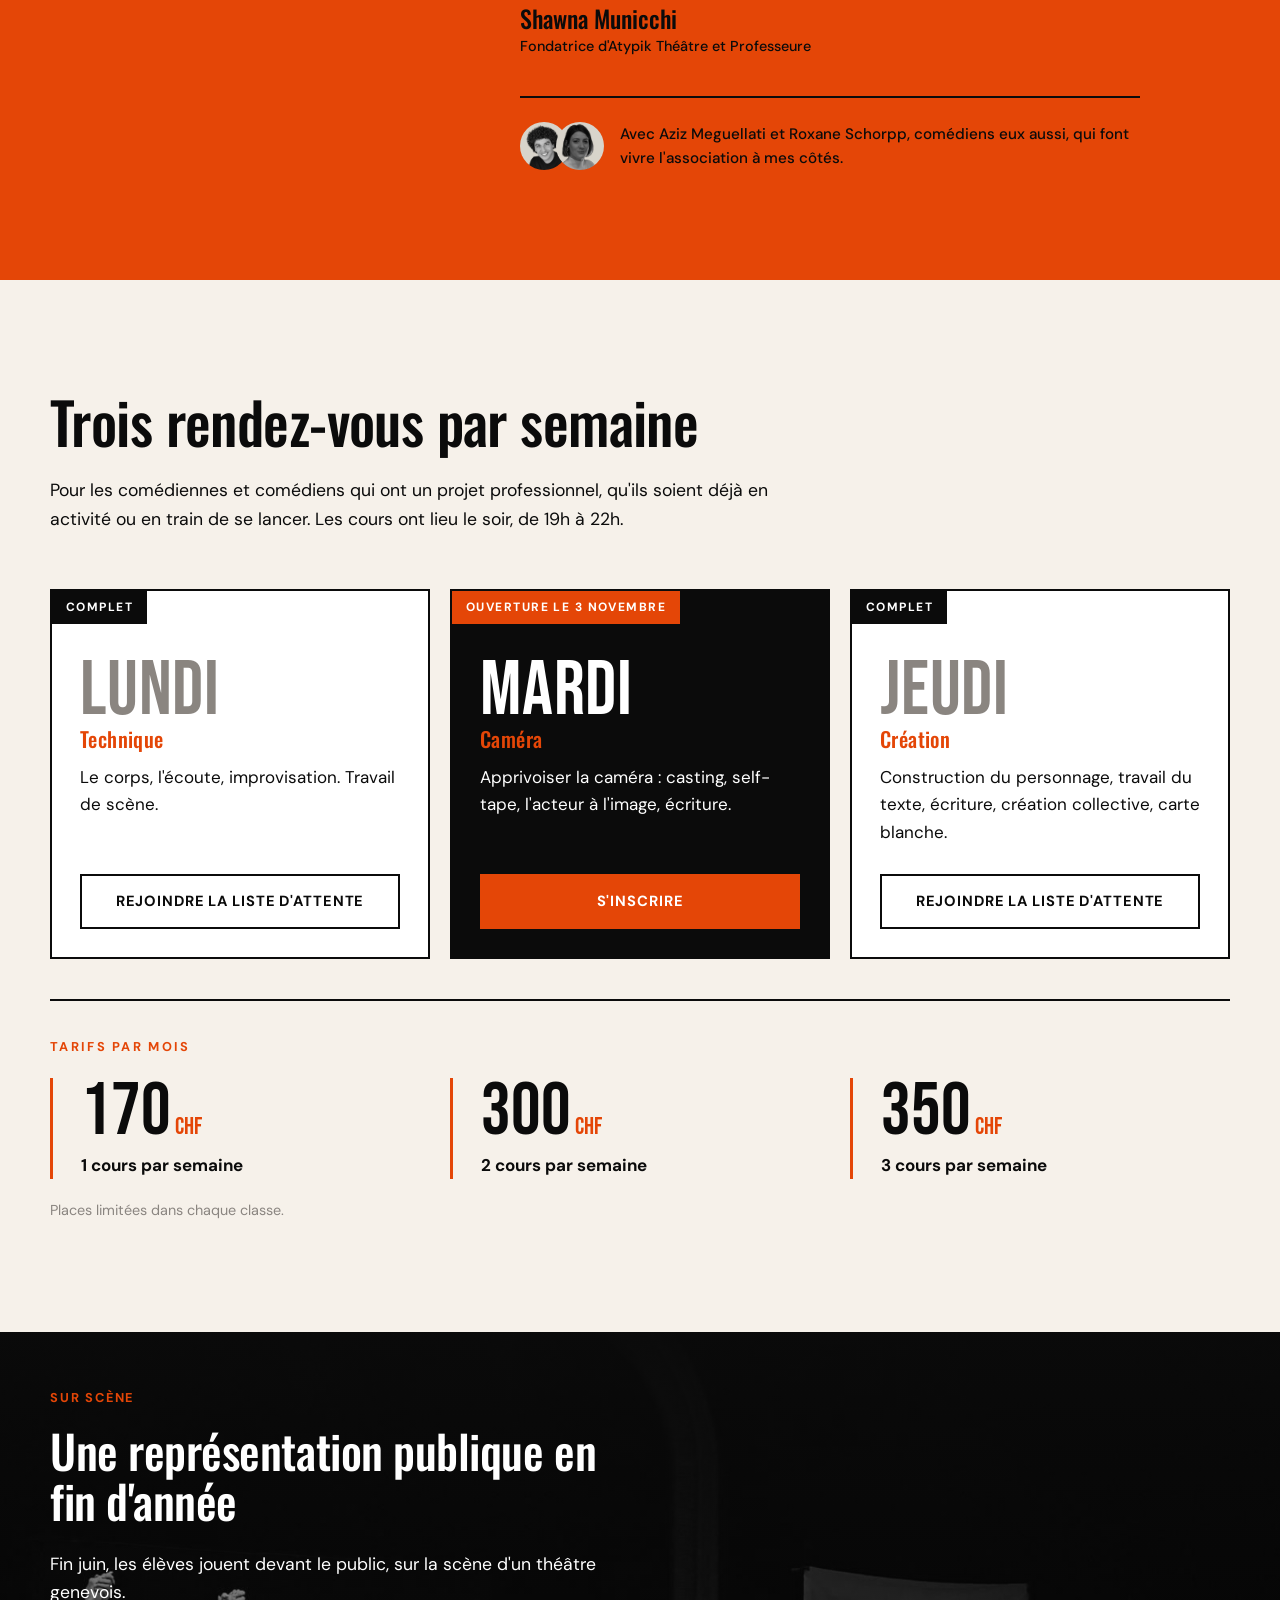
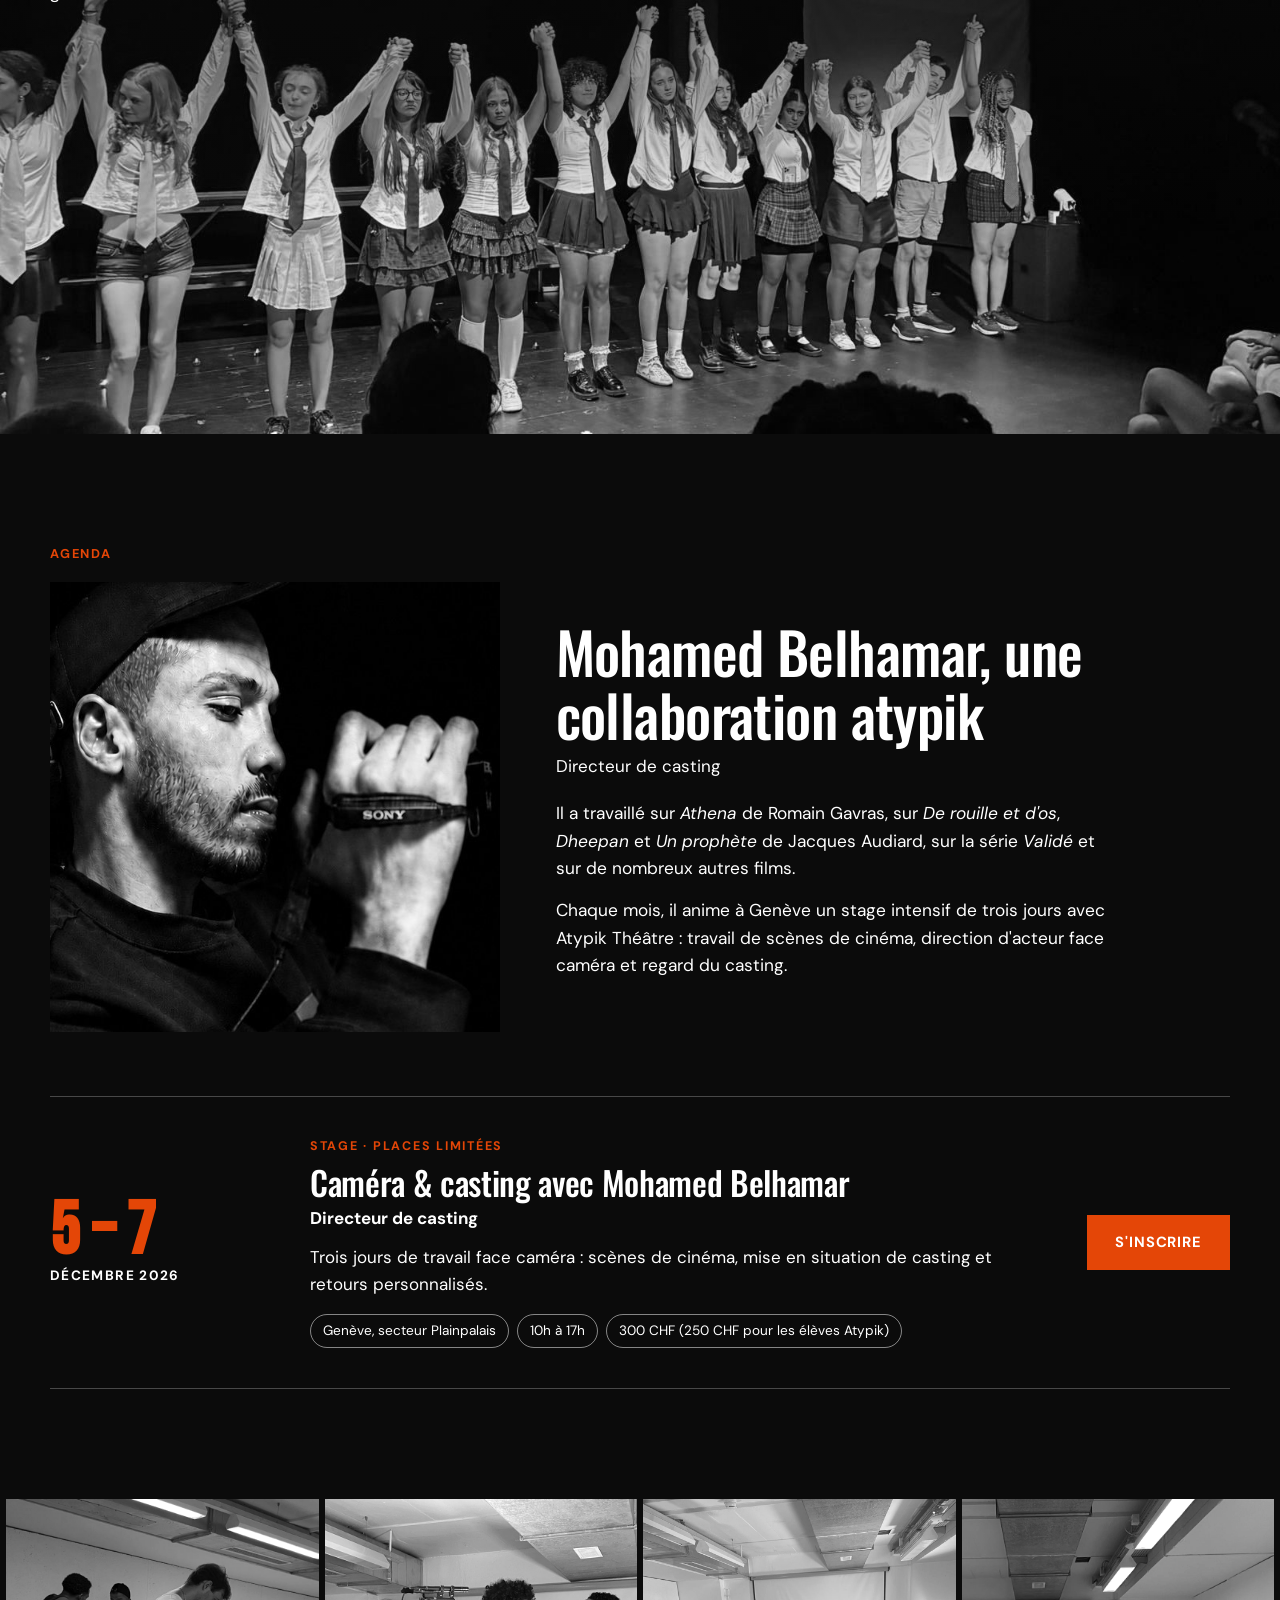
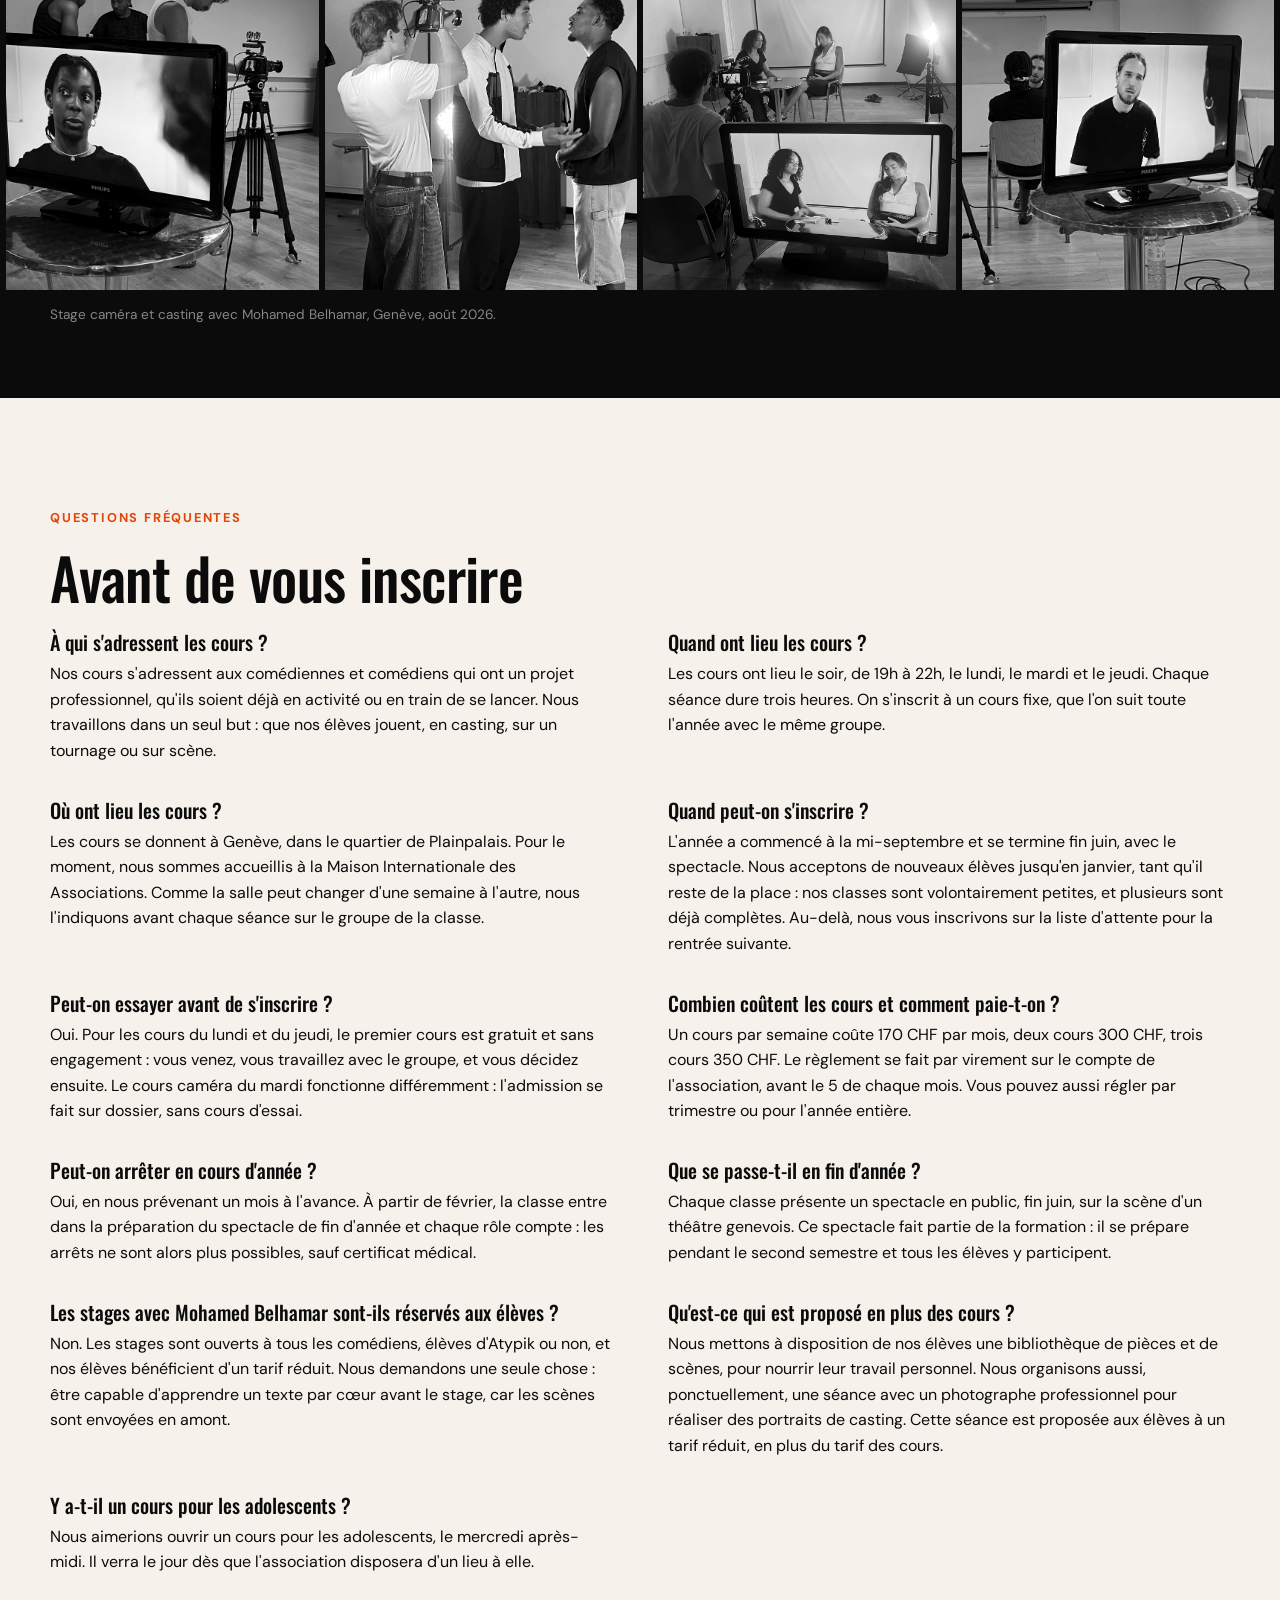
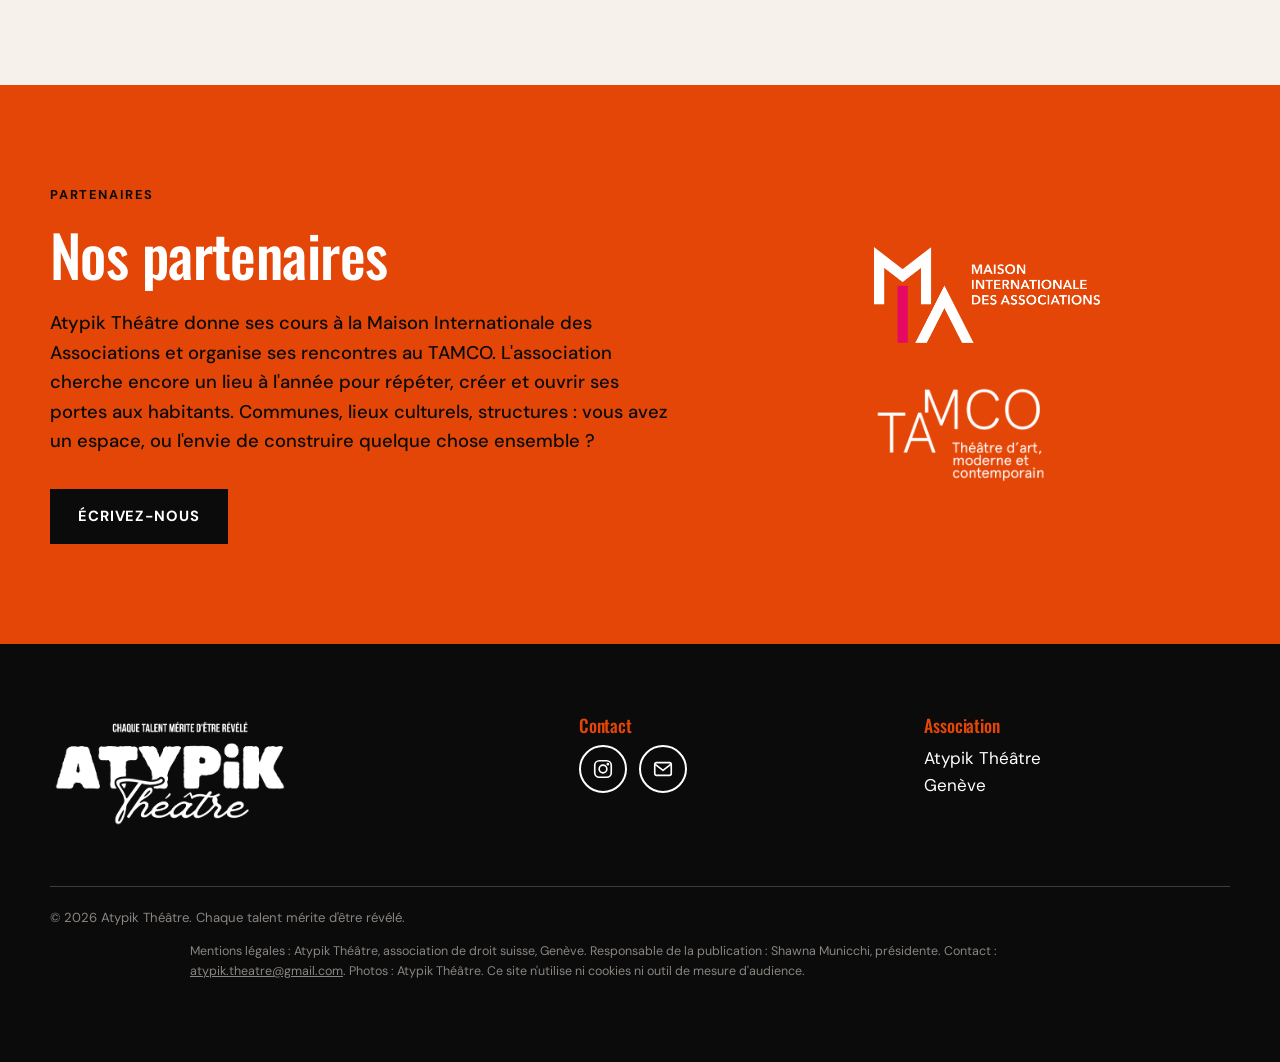
==== commit 15a2c229: "FAQ au ton descriptif, horaire dans l'intro des cours, photo du spectacle en noir et blanc avec coul" ====
--- a/m.html
+++ b/m.html
@@ -67,12 +67,12 @@
   <section class="bloc cours" id="cours">
     <div class="conteneur">
       <h2>Trois rendez-vous par semaine</h2>
-      <p class="intro">Pour les comédiennes et comédiens qui ont un projet professionnel, qu'ils soient déjà en activité ou en train de se lancer.</p>
+      <p class="intro">Pour les comédiennes et comédiens qui ont un projet professionnel, qu'ils soient déjà en activité ou en train de se lancer. Les cours ont lieu le soir, de 19h à 22h.</p>
       <div class="cartes" id="cours-liste"></div>
       <div class="tarifs">
         <p class="tarifs-titre">Tarifs par mois</p>
         <div class="tarifs-liste" id="tarifs-liste"></div>
-        <p class="tarifs-note">Cours de 19h à 22h. Places limitées dans chaque classe.</p>
+        <p class="tarifs-note">Places limitées dans chaque classe.</p>
       </div>
     </div>
   </section>
@@ -117,17 +117,17 @@
       <p class="surtitre">Questions fréquentes</p>
       <h2>Avant de vous inscrire</h2>
       <dl class="faq-liste">
-        <div><dt>À qui s'adressent les cours ?</dt><dd>Aux comédiennes et comédiens qui ont un projet professionnel, qu'ils soient déjà en activité ou en train de se lancer. L'association forme ses élèves pour qu'ils travaillent : castings, tournages, représentations.</dd></div>
-        <div><dt>Quand ont lieu les cours ?</dt><dd>Le lundi, le mardi et le jeudi, de 19h à 22h. Chaque cours dure trois heures et se suit toute l'année.</dd></div>
-        <div><dt>Où ont lieu les cours ?</dt><dd>À Genève, dans le quartier de Plainpalais, actuellement à la Maison Internationale des Associations. Le numéro de salle est transmis aux élèves inscrits avant chaque séance.</dd></div>
-        <div><dt>Quand peut-on s'inscrire ?</dt><dd>L'année va de mi-septembre à fin juin. Les inscriptions restent ouvertes jusqu'en janvier, tant qu'il reste des places : chaque classe est limitée à un petit nombre d'élèves et plusieurs sont déjà complètes.</dd></div>
-        <div><dt>Peut-on essayer avant de s'inscrire ?</dt><dd>Oui. Le premier cours est gratuit et sans engagement, pour les cours du lundi et du jeudi. Le cours caméra du mardi fait exception : l'admission se fait sur dossier, sans cours d'essai.</dd></div>
-        <div><dt>Combien coûtent les cours et comment paie-t-on ?</dt><dd>170 CHF par mois pour un cours par semaine, 300 CHF pour deux, 350 CHF pour trois. Le règlement se fait par virement sur le compte de l'association, chaque mois avant le 5, par trimestre ou pour l'année entière.</dd></div>
-        <div><dt>Peut-on arrêter en cours d'année ?</dt><dd>Oui, en prévenant un mois à l'avance. À partir de février, la classe prépare le spectacle de fin d'année et les arrêts ne sont plus possibles, sauf certificat médical.</dd></div>
-        <div><dt>Que se passe-t-il en fin d'année ?</dt><dd>Chaque classe présente un spectacle en public, fin juin, sur la scène d'un théâtre genevois. Le spectacle fait partie de la formation : tous les élèves y participent.</dd></div>
-        <div><dt>Les stages avec Mohamed Belhamar sont-ils réservés aux élèves ?</dt><dd>Non. Ils sont ouverts à tous les comédiens, élèves d'Atypik ou non, avec un tarif réduit pour les élèves. Une seule condition : savoir apprendre un texte par cœur.</dd></div>
-        <div><dt>Qu'est-ce qui est proposé en plus des cours ?</dt><dd>Une bibliothèque de pièces et de scènes, mise à disposition des élèves pour leur travail personnel. Et, ponctuellement, une séance avec un photographe professionnel pour réaliser des portraits de casting, proposée aux élèves à un tarif réduit, en plus du tarif des cours.</dd></div>
-        <div><dt>Y a-t-il un cours pour les adolescents ?</dt><dd>Pas encore. Un cours du mercredi après-midi est prévu dès que l'association disposera d'un lieu à elle.</dd></div>
+        <div><dt>À qui s'adressent les cours ?</dt><dd>Nos cours s'adressent aux comédiennes et comédiens qui ont un projet professionnel, qu'ils soient déjà en activité ou en train de se lancer. Nous travaillons dans un seul but : que nos élèves jouent, en casting, sur un tournage ou sur scène.</dd></div>
+        <div><dt>Quand ont lieu les cours ?</dt><dd>Les cours ont lieu le soir, de 19h à 22h, le lundi, le mardi et le jeudi. Chaque séance dure trois heures. On s'inscrit à un cours fixe, que l'on suit toute l'année avec le même groupe.</dd></div>
+        <div><dt>Où ont lieu les cours ?</dt><dd>Les cours se donnent à Genève, dans le quartier de Plainpalais. Pour le moment, nous sommes accueillis à la Maison Internationale des Associations. Comme la salle peut changer d'une semaine à l'autre, nous l'indiquons avant chaque séance sur le groupe de la classe.</dd></div>
+        <div><dt>Quand peut-on s'inscrire ?</dt><dd>L'année a commencé à la mi-septembre et se termine fin juin, avec le spectacle. Nous acceptons de nouveaux élèves jusqu'en janvier, tant qu'il reste de la place : nos classes sont volontairement petites, et plusieurs sont déjà complètes. Au-delà, nous vous inscrivons sur la liste d'attente pour la rentrée suivante.</dd></div>
+        <div><dt>Peut-on essayer avant de s'inscrire ?</dt><dd>Oui. Pour les cours du lundi et du jeudi, le premier cours est gratuit et sans engagement : vous venez, vous travaillez avec le groupe, et vous décidez ensuite. Le cours caméra du mardi fonctionne différemment : l'admission se fait sur dossier, sans cours d'essai.</dd></div>
+        <div><dt>Combien coûtent les cours et comment paie-t-on ?</dt><dd>Un cours par semaine coûte 170 CHF par mois, deux cours 300 CHF, trois cours 350 CHF. Le règlement se fait par virement sur le compte de l'association, avant le 5 de chaque mois. Vous pouvez aussi régler par trimestre ou pour l'année entière.</dd></div>
+        <div><dt>Peut-on arrêter en cours d'année ?</dt><dd>Oui, en nous prévenant un mois à l'avance. À partir de février, la classe entre dans la préparation du spectacle de fin d'année et chaque rôle compte : les arrêts ne sont alors plus possibles, sauf certificat médical.</dd></div>
+        <div><dt>Que se passe-t-il en fin d'année ?</dt><dd>Chaque classe présente un spectacle en public, fin juin, sur la scène d'un théâtre genevois. Ce spectacle fait partie de la formation : il se prépare pendant le second semestre et tous les élèves y participent.</dd></div>
+        <div><dt>Les stages avec Mohamed Belhamar sont-ils réservés aux élèves ?</dt><dd>Non. Les stages sont ouverts à tous les comédiens, élèves d'Atypik ou non, et nos élèves bénéficient d'un tarif réduit. Nous demandons une seule chose : être capable d'apprendre un texte par cœur avant le stage, car les scènes sont envoyées en amont.</dd></div>
+        <div><dt>Qu'est-ce qui est proposé en plus des cours ?</dt><dd>Nous mettons à disposition de nos élèves une bibliothèque de pièces et de scènes, pour nourrir leur travail personnel. Nous organisons aussi, ponctuellement, une séance avec un photographe professionnel pour réaliser des portraits de casting. Cette séance est proposée aux élèves à un tarif réduit, en plus du tarif des cours.</dd></div>
+        <div><dt>Y a-t-il un cours pour les adolescents ?</dt><dd>Nous aimerions ouvrir un cours pour les adolescents, le mercredi après-midi. Il verra le jour dès que l'association disposera d'un lieu à elle.</dd></div>
       </dl>
     </div>
   </section>
--- a/style.css
+++ b/style.css
@@ -87,7 +87,8 @@
 
 /* Spectacle de fin d'année : photo pleine largeur, texte posé dessus */
 .spectacle { position: relative; color: var(--blanc); background: var(--noir); }
-.spectacle img { width: 100%; height: min(78vh, 720px); object-fit: cover; object-position: center 45%; }
+.spectacle img { width: 100%; height: min(78vh, 720px); object-fit: cover; object-position: center 45%; filter: grayscale(1); transition: filter 0.4s; }
+.spectacle:hover img { filter: none; }
 .spectacle::after { content: ""; position: absolute; inset: 0; background: linear-gradient(180deg, rgba(11,11,11,0.85) 0%, rgba(11,11,11,0.35) 45%, rgba(11,11,11,0) 70%); }
 .spectacle-texte { position: absolute; z-index: 1; left: max(20px, calc((100% - 1180px) / 2)); right: 20px; top: 56px; max-width: 560px; }
 .spectacle-texte h2 { font-size: clamp(2.4rem, 5vw, 4.2rem); }
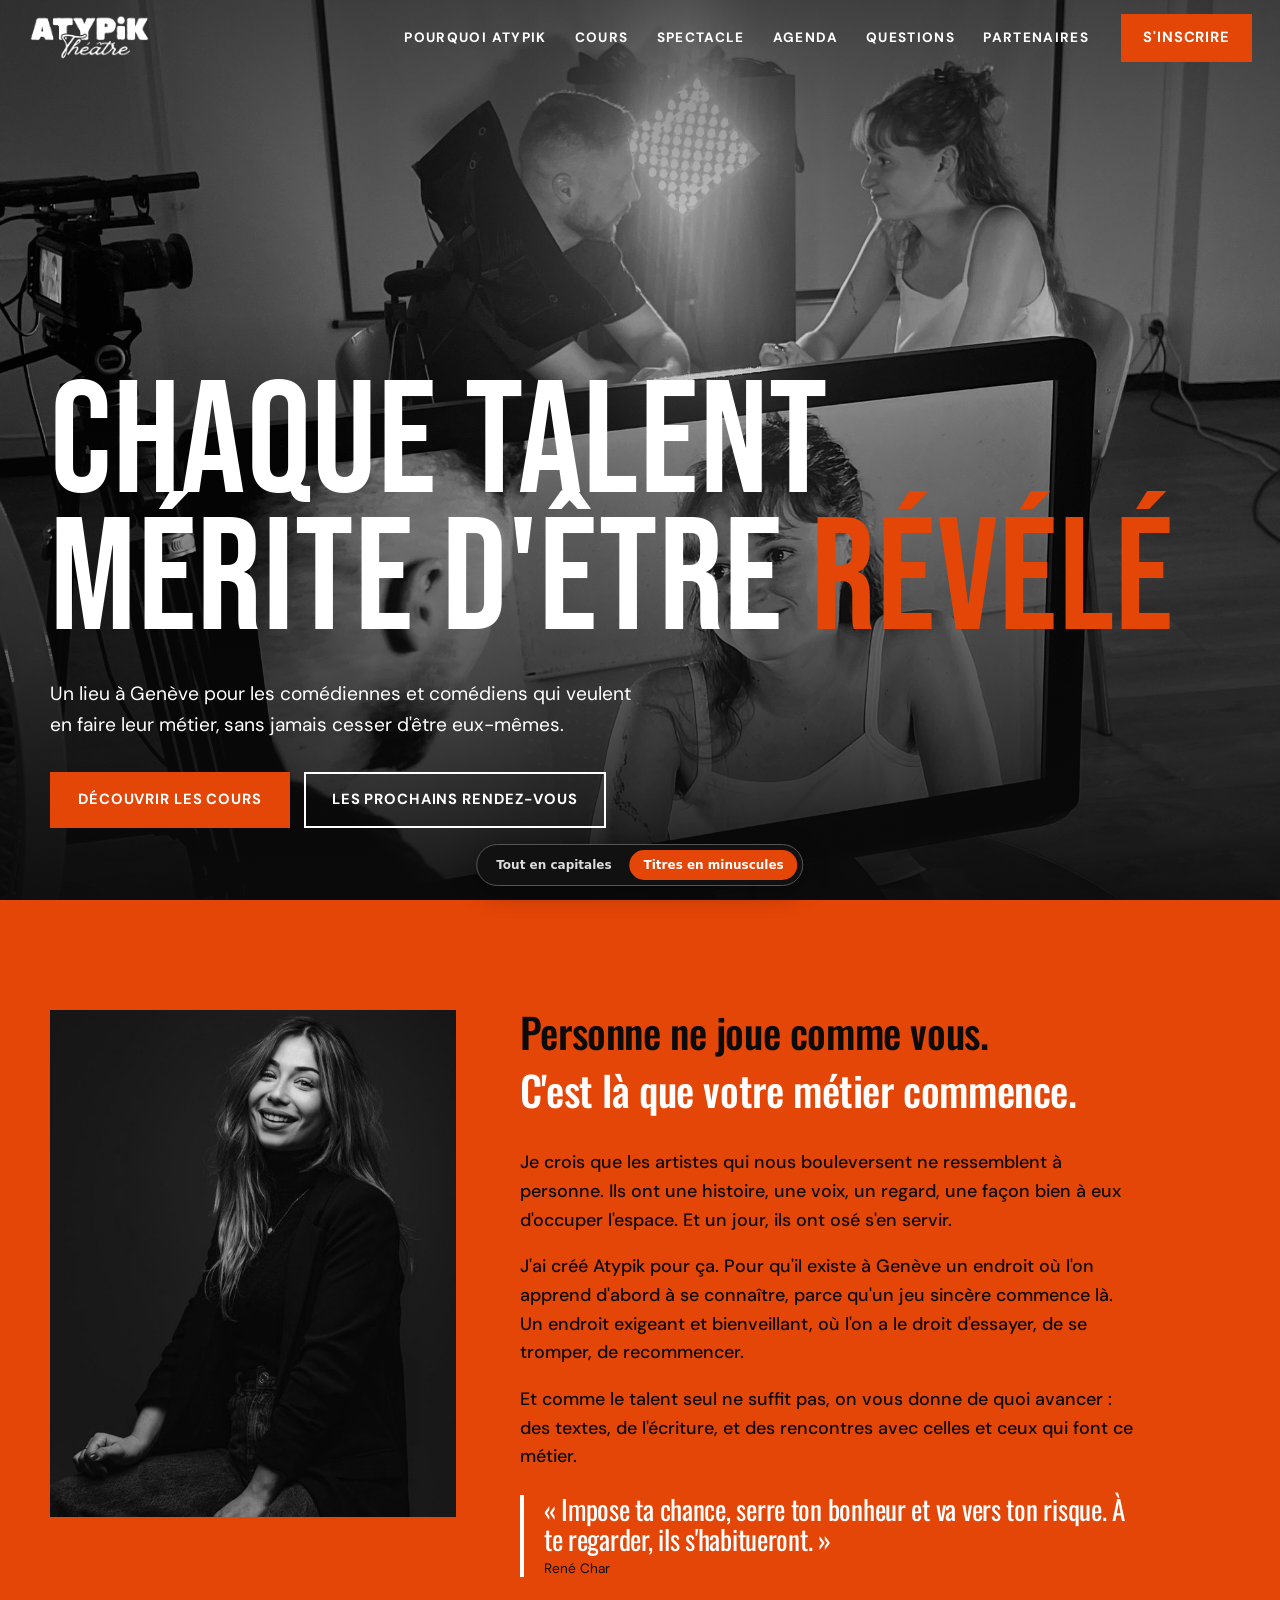
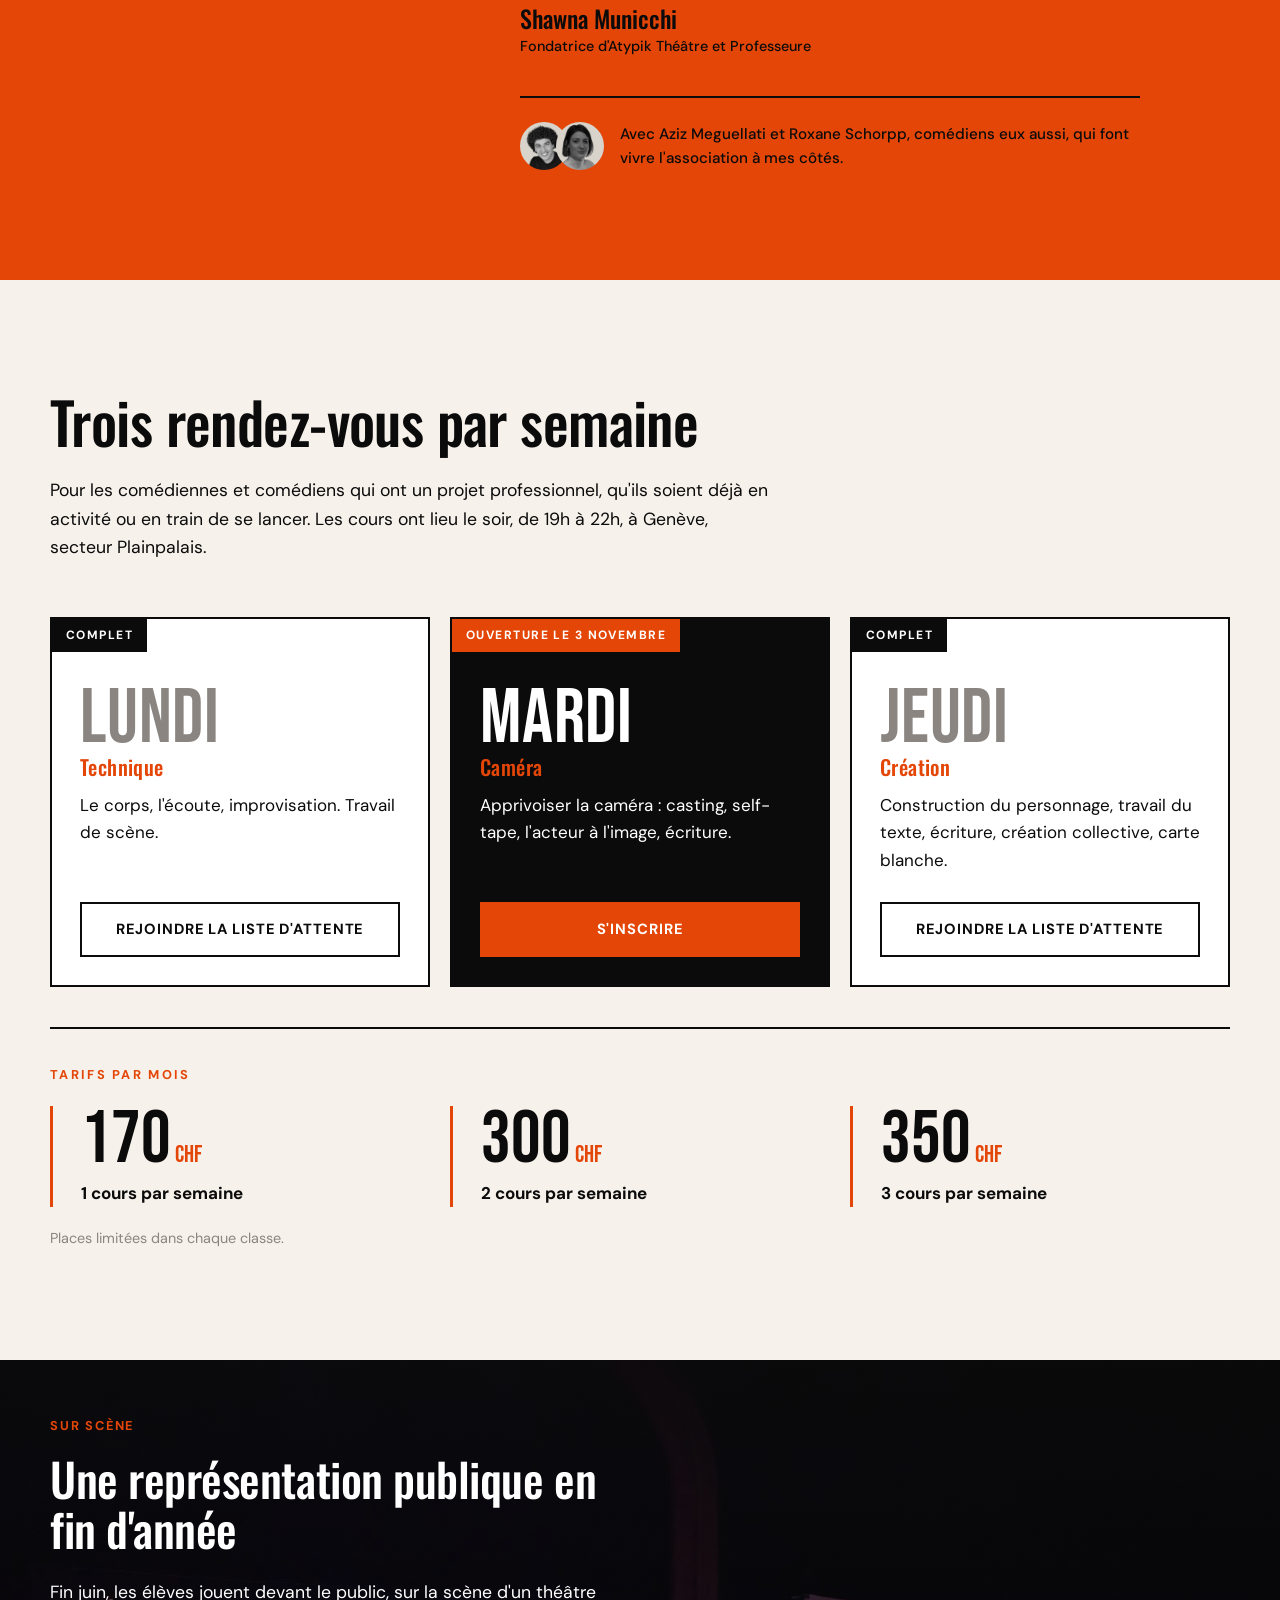
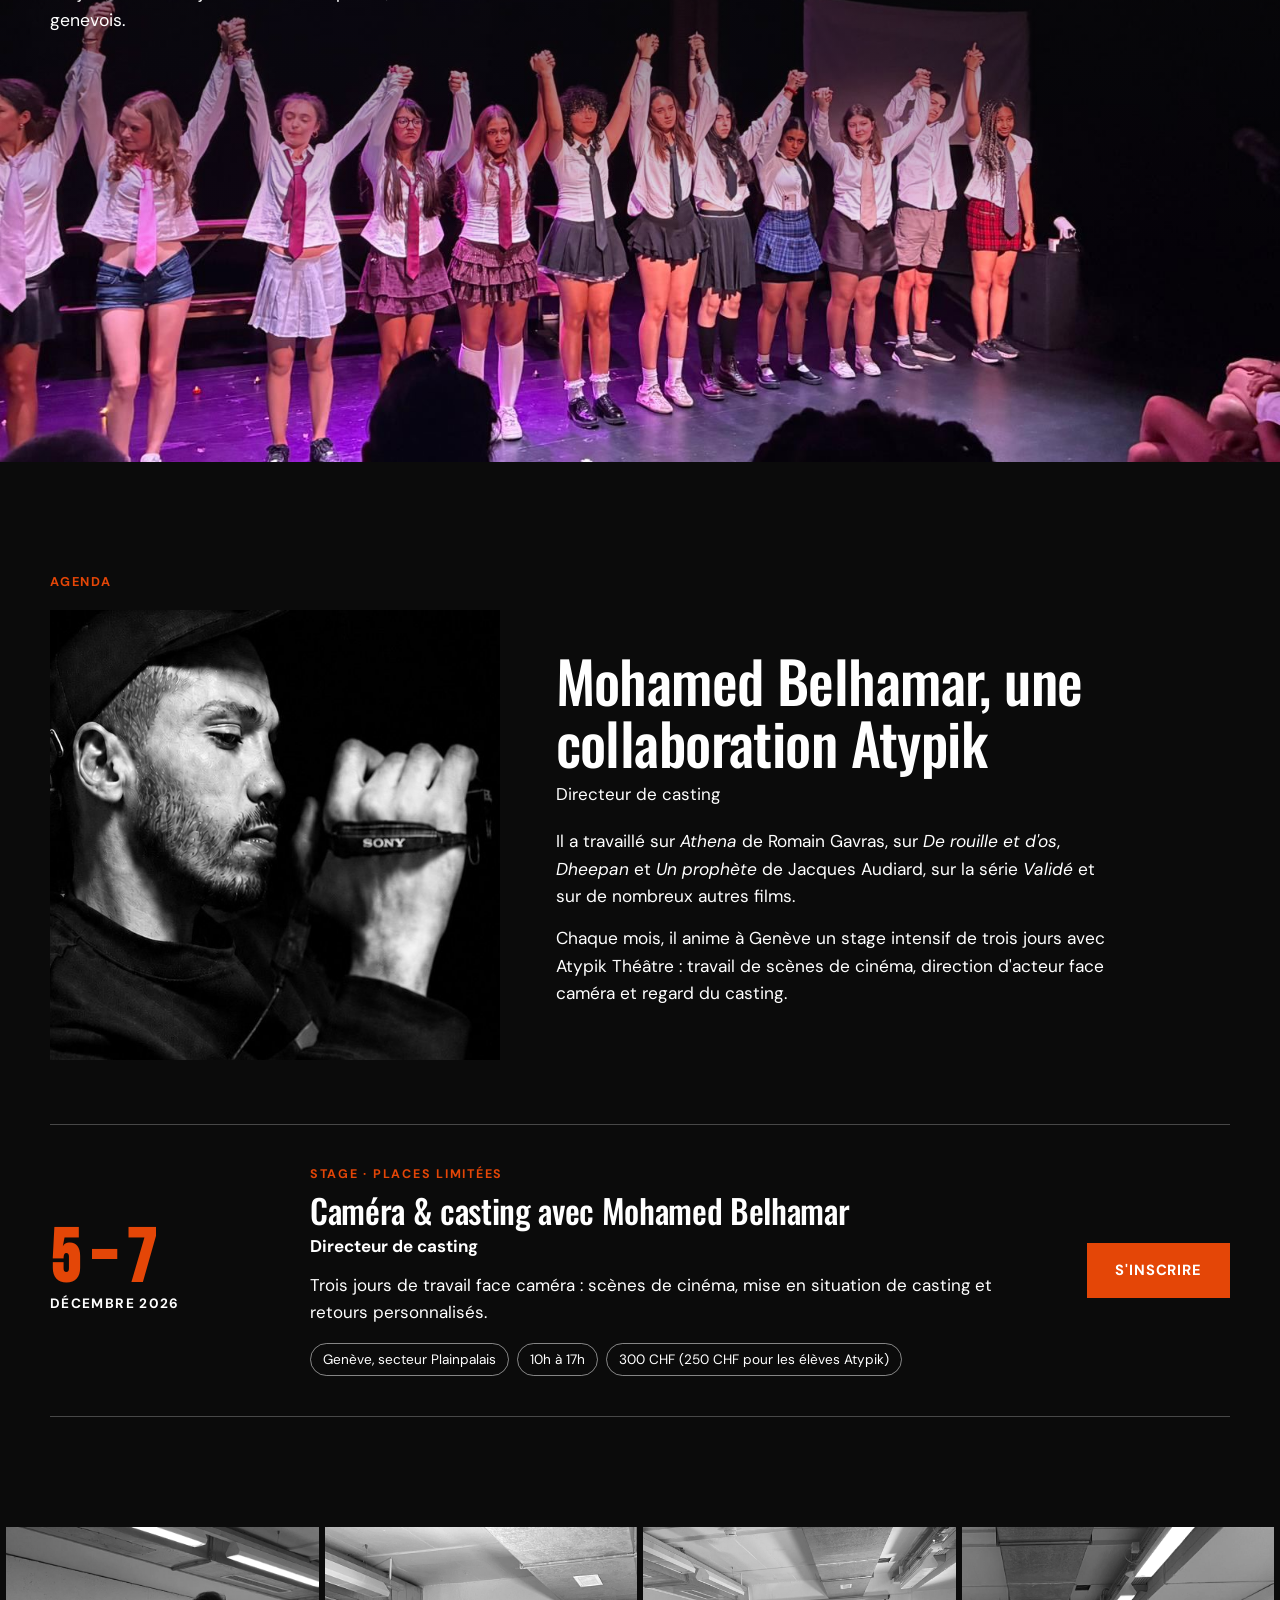
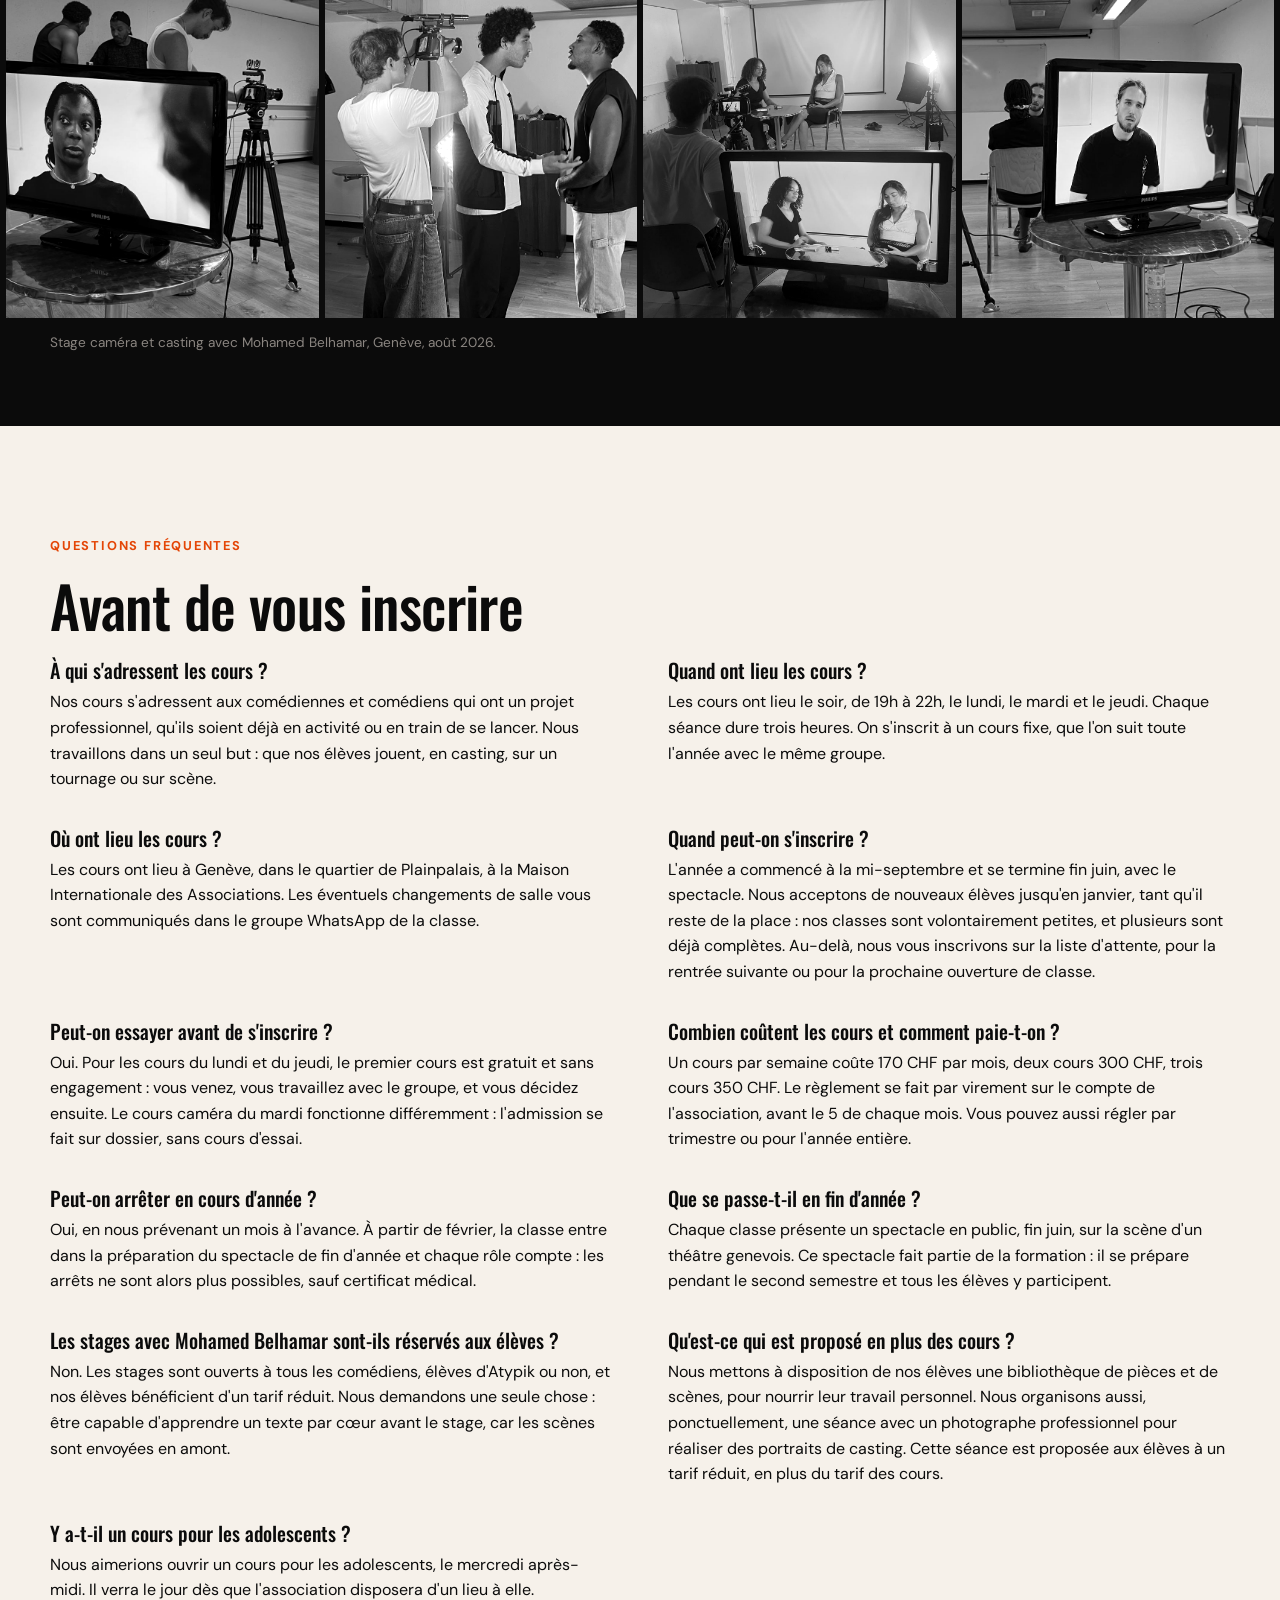
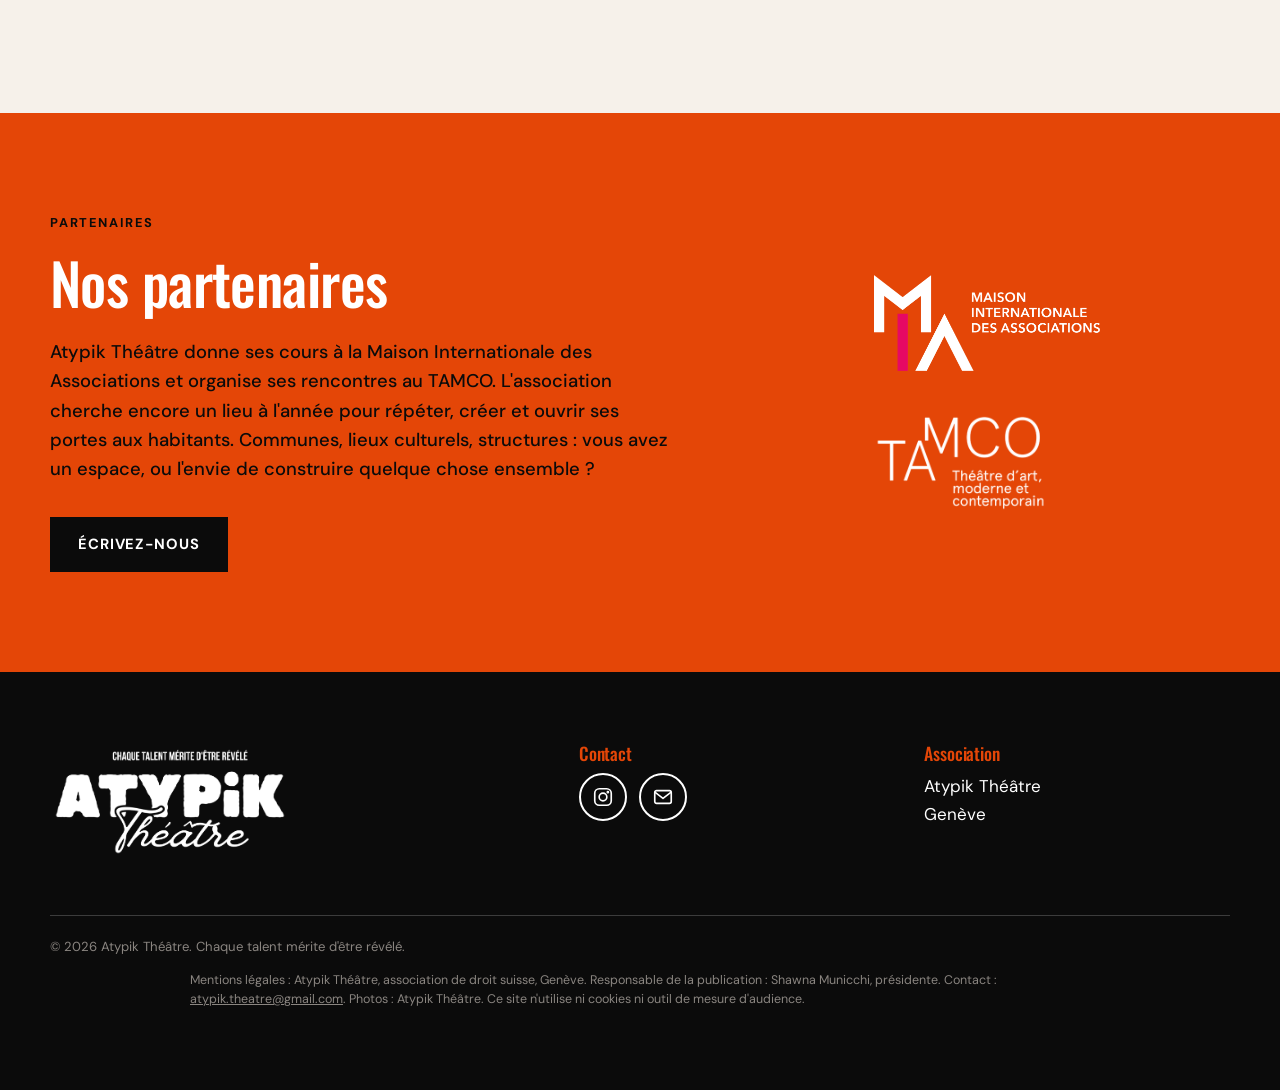
==== commit 72ac87f5: "Photo du spectacle en couleur, lieu dans l'intro, FAQ reformulée, majuscule à Atypik Co-Authored-By:" ====
--- a/m.html
+++ b/m.html
@@ -67,7 +67,7 @@
   <section class="bloc cours" id="cours">
     <div class="conteneur">
       <h2>Trois rendez-vous par semaine</h2>
-      <p class="intro">Pour les comédiennes et comédiens qui ont un projet professionnel, qu'ils soient déjà en activité ou en train de se lancer. Les cours ont lieu le soir, de 19h à 22h.</p>
+      <p class="intro">Pour les comédiennes et comédiens qui ont un projet professionnel, qu'ils soient déjà en activité ou en train de se lancer. Les cours ont lieu le soir, de 19h à 22h, à Genève, secteur Plainpalais.</p>
       <div class="cartes" id="cours-liste"></div>
       <div class="tarifs">
         <p class="tarifs-titre">Tarifs par mois</p>
@@ -92,7 +92,7 @@
       <div class="vedette">
         <img src="images/belhamar.jpg" alt="Mohamed Belhamar, directeur de casting" loading="lazy">
         <div>
-          <h2>Mohamed Belhamar, une collaboration atypik</h2>
+          <h2>Mohamed Belhamar, une collaboration Atypik</h2>
           <p class="role">Directeur de casting</p>
           <p>Il a travaillé sur <em>Athena</em> de Romain Gavras, sur <em>De rouille et d'os</em>, <em>Dheepan</em> et <em>Un prophète</em> de Jacques Audiard, sur la série <em>Validé</em> et sur de nombreux autres films.</p>
           <p>Chaque mois, il anime à Genève un stage intensif de trois jours avec Atypik Théâtre : travail de scènes de cinéma, direction d'acteur face caméra et regard du casting.</p>
@@ -119,8 +119,8 @@
       <dl class="faq-liste">
         <div><dt>À qui s'adressent les cours ?</dt><dd>Nos cours s'adressent aux comédiennes et comédiens qui ont un projet professionnel, qu'ils soient déjà en activité ou en train de se lancer. Nous travaillons dans un seul but : que nos élèves jouent, en casting, sur un tournage ou sur scène.</dd></div>
         <div><dt>Quand ont lieu les cours ?</dt><dd>Les cours ont lieu le soir, de 19h à 22h, le lundi, le mardi et le jeudi. Chaque séance dure trois heures. On s'inscrit à un cours fixe, que l'on suit toute l'année avec le même groupe.</dd></div>
-        <div><dt>Où ont lieu les cours ?</dt><dd>Les cours se donnent à Genève, dans le quartier de Plainpalais. Pour le moment, nous sommes accueillis à la Maison Internationale des Associations. Comme la salle peut changer d'une semaine à l'autre, nous l'indiquons avant chaque séance sur le groupe de la classe.</dd></div>
-        <div><dt>Quand peut-on s'inscrire ?</dt><dd>L'année a commencé à la mi-septembre et se termine fin juin, avec le spectacle. Nous acceptons de nouveaux élèves jusqu'en janvier, tant qu'il reste de la place : nos classes sont volontairement petites, et plusieurs sont déjà complètes. Au-delà, nous vous inscrivons sur la liste d'attente pour la rentrée suivante.</dd></div>
+        <div><dt>Où ont lieu les cours ?</dt><dd>Les cours ont lieu à Genève, dans le quartier de Plainpalais, à la Maison Internationale des Associations. Les éventuels changements de salle vous sont communiqués dans le groupe WhatsApp de la classe.</dd></div>
+        <div><dt>Quand peut-on s'inscrire ?</dt><dd>L'année a commencé à la mi-septembre et se termine fin juin, avec le spectacle. Nous acceptons de nouveaux élèves jusqu'en janvier, tant qu'il reste de la place : nos classes sont volontairement petites, et plusieurs sont déjà complètes. Au-delà, nous vous inscrivons sur la liste d'attente, pour la rentrée suivante ou pour la prochaine ouverture de classe.</dd></div>
         <div><dt>Peut-on essayer avant de s'inscrire ?</dt><dd>Oui. Pour les cours du lundi et du jeudi, le premier cours est gratuit et sans engagement : vous venez, vous travaillez avec le groupe, et vous décidez ensuite. Le cours caméra du mardi fonctionne différemment : l'admission se fait sur dossier, sans cours d'essai.</dd></div>
         <div><dt>Combien coûtent les cours et comment paie-t-on ?</dt><dd>Un cours par semaine coûte 170 CHF par mois, deux cours 300 CHF, trois cours 350 CHF. Le règlement se fait par virement sur le compte de l'association, avant le 5 de chaque mois. Vous pouvez aussi régler par trimestre ou pour l'année entière.</dd></div>
         <div><dt>Peut-on arrêter en cours d'année ?</dt><dd>Oui, en nous prévenant un mois à l'avance. À partir de février, la classe entre dans la préparation du spectacle de fin d'année et chaque rôle compte : les arrêts ne sont alors plus possibles, sauf certificat médical.</dd></div>
--- a/style.css
+++ b/style.css
@@ -87,8 +87,7 @@
 
 /* Spectacle de fin d'année : photo pleine largeur, texte posé dessus */
 .spectacle { position: relative; color: var(--blanc); background: var(--noir); }
-.spectacle img { width: 100%; height: min(78vh, 720px); object-fit: cover; object-position: center 45%; filter: grayscale(1); transition: filter 0.4s; }
-.spectacle:hover img { filter: none; }
+.spectacle img { width: 100%; height: min(78vh, 720px); object-fit: cover; object-position: center 45%; }
 .spectacle::after { content: ""; position: absolute; inset: 0; background: linear-gradient(180deg, rgba(11,11,11,0.85) 0%, rgba(11,11,11,0.35) 45%, rgba(11,11,11,0) 70%); }
 .spectacle-texte { position: absolute; z-index: 1; left: max(20px, calc((100% - 1180px) / 2)); right: 20px; top: 56px; max-width: 560px; }
 .spectacle-texte h2 { font-size: clamp(2.4rem, 5vw, 4.2rem); }
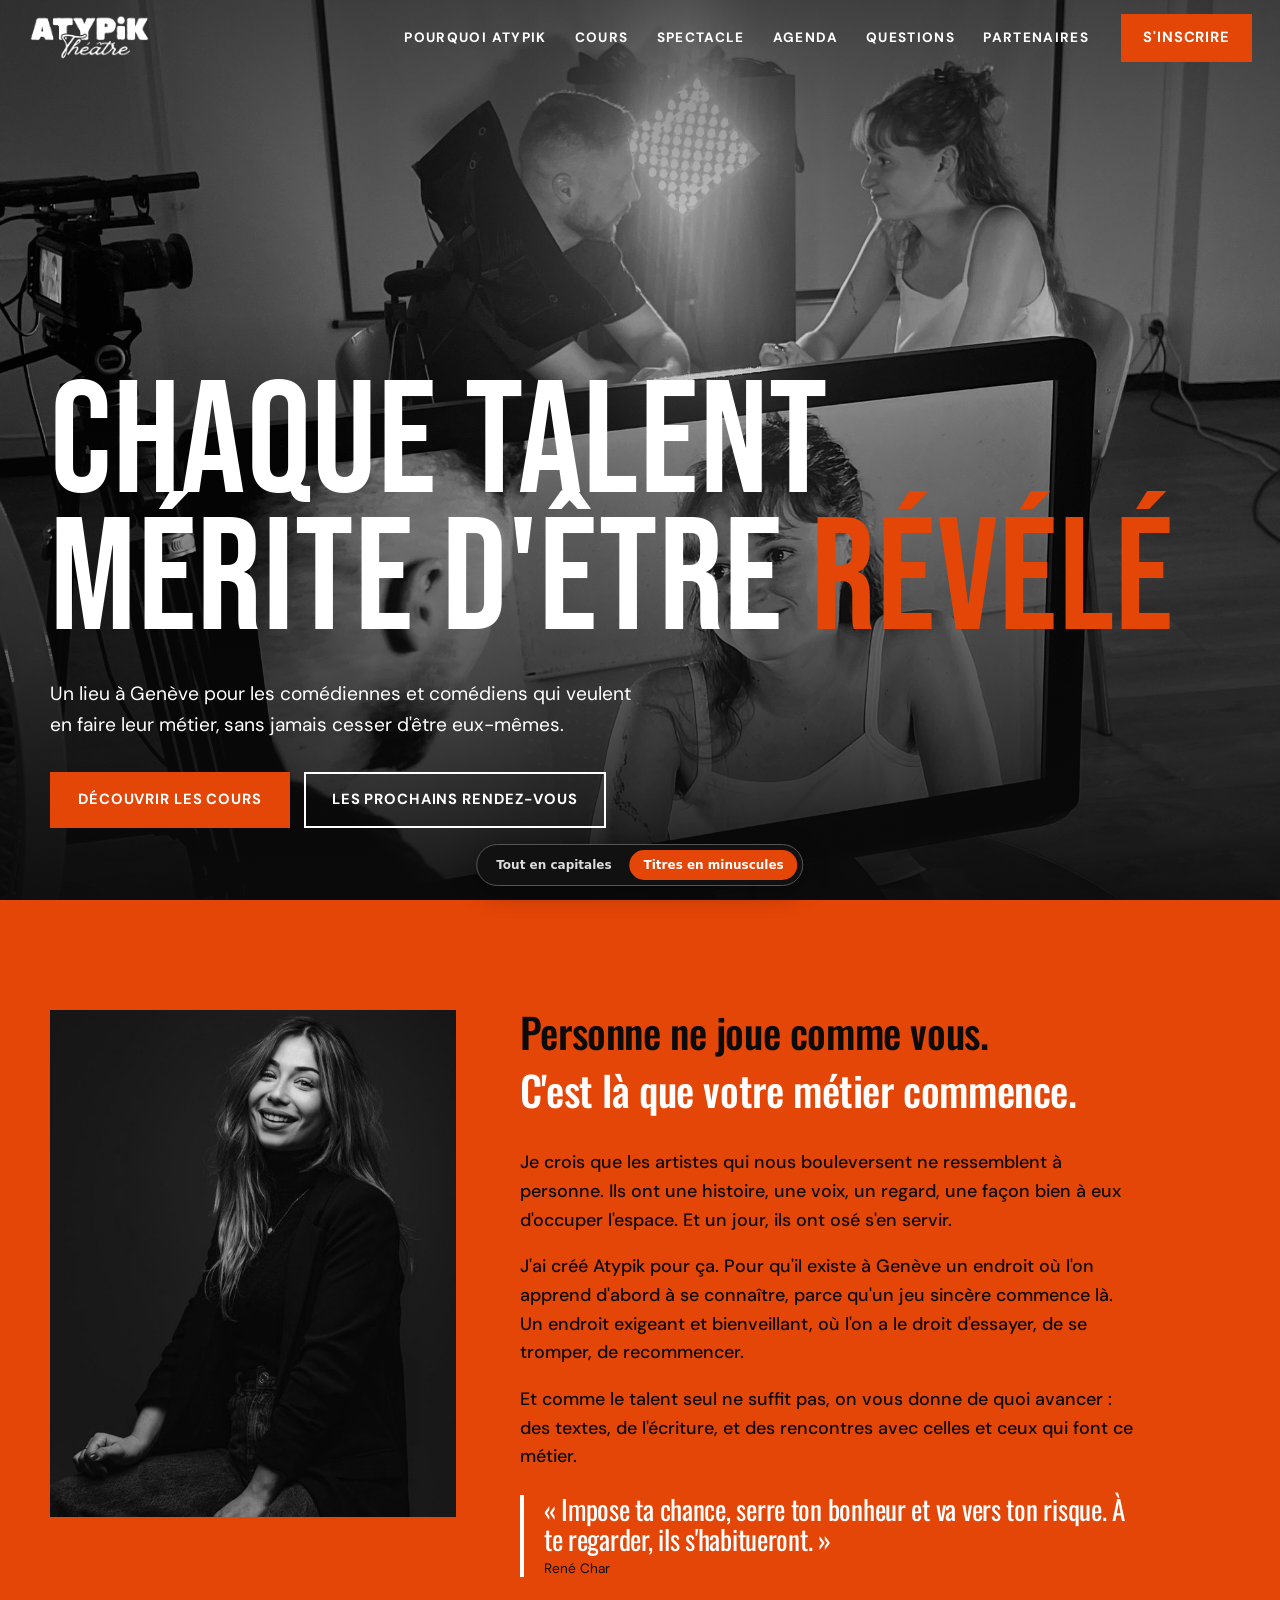
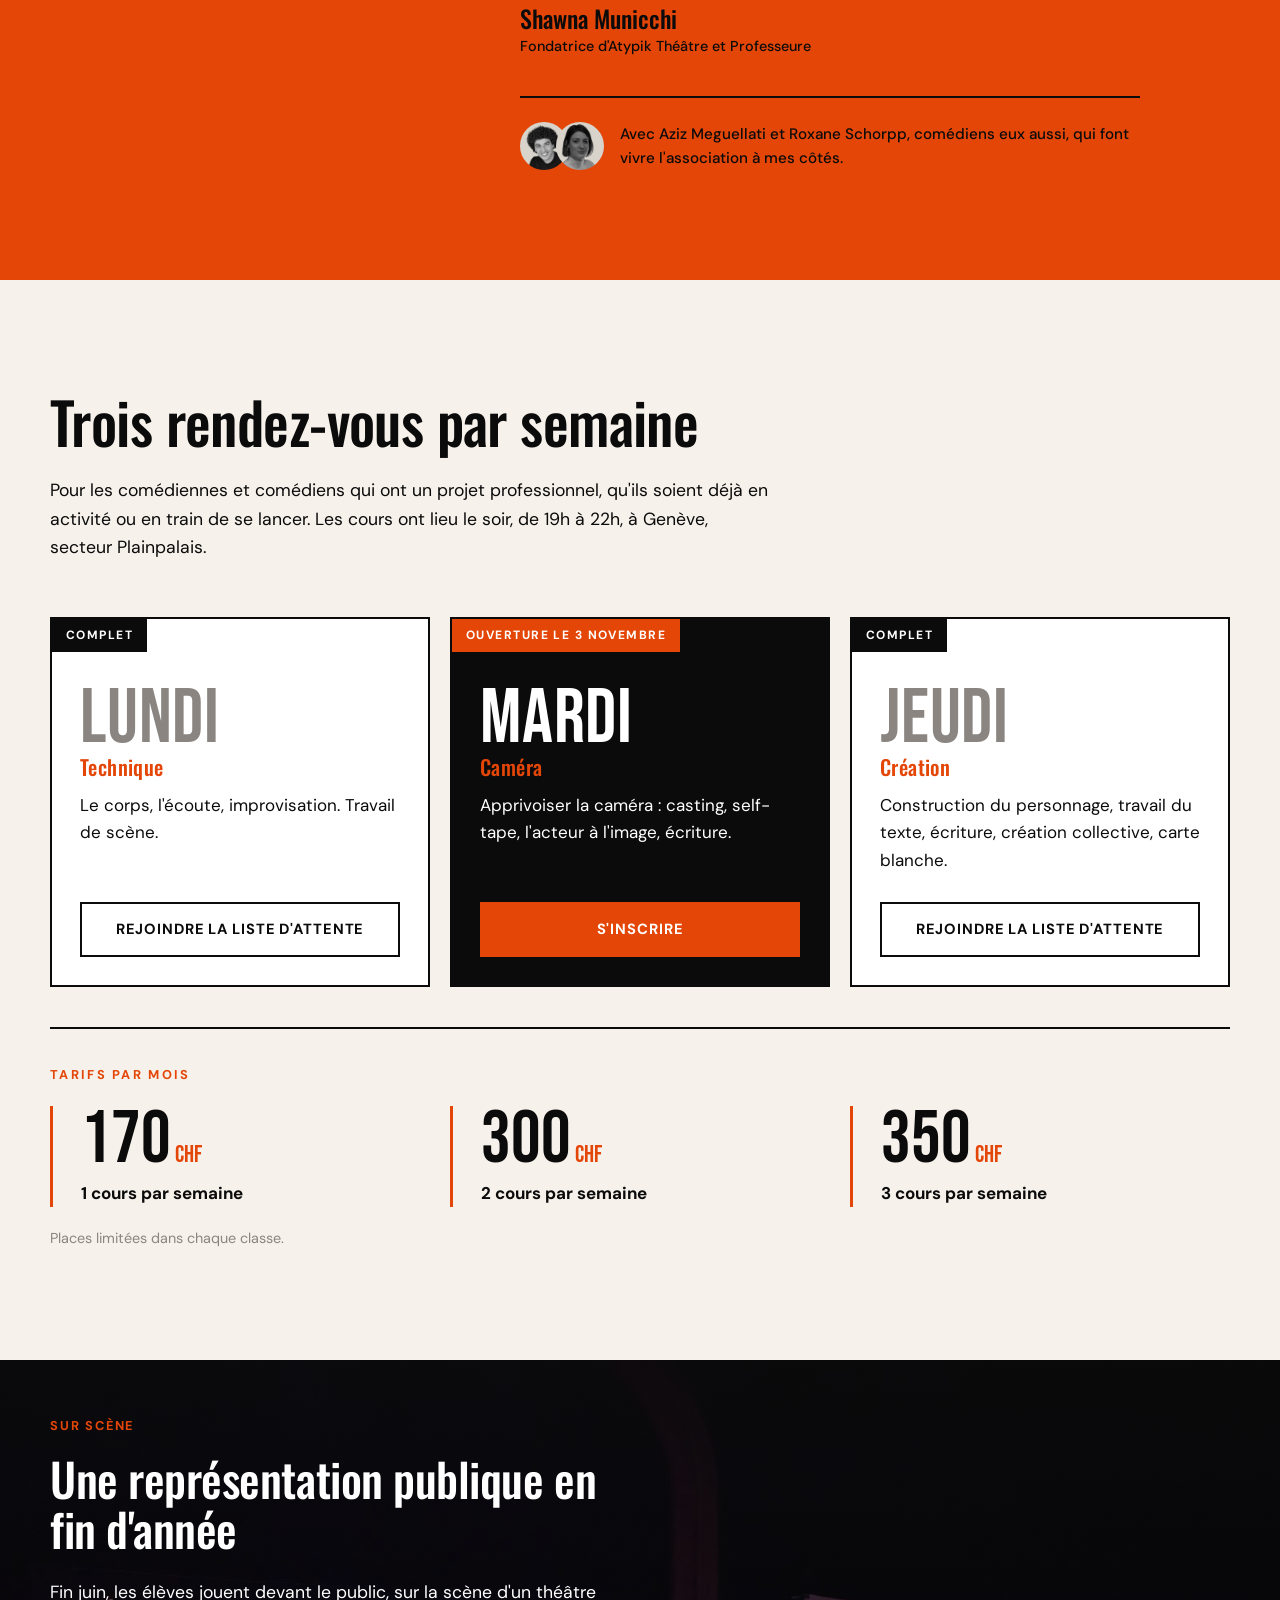
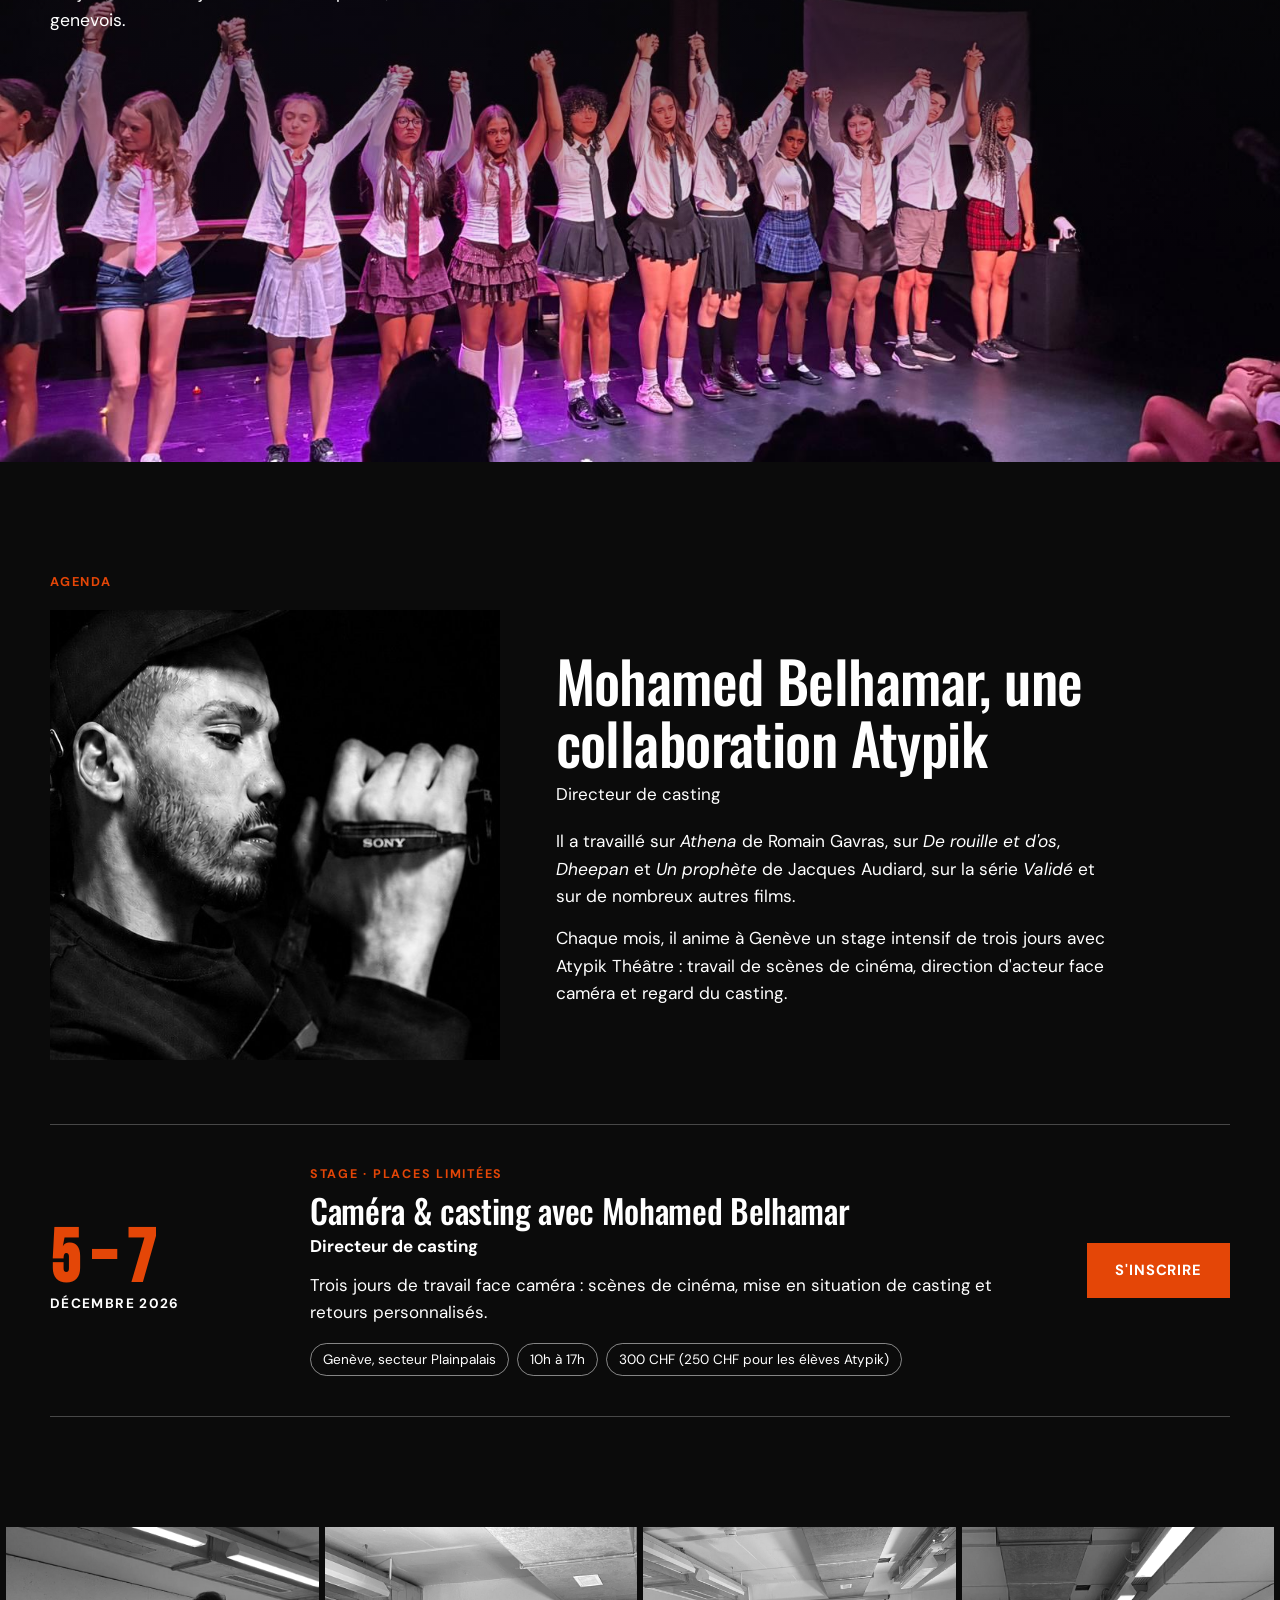
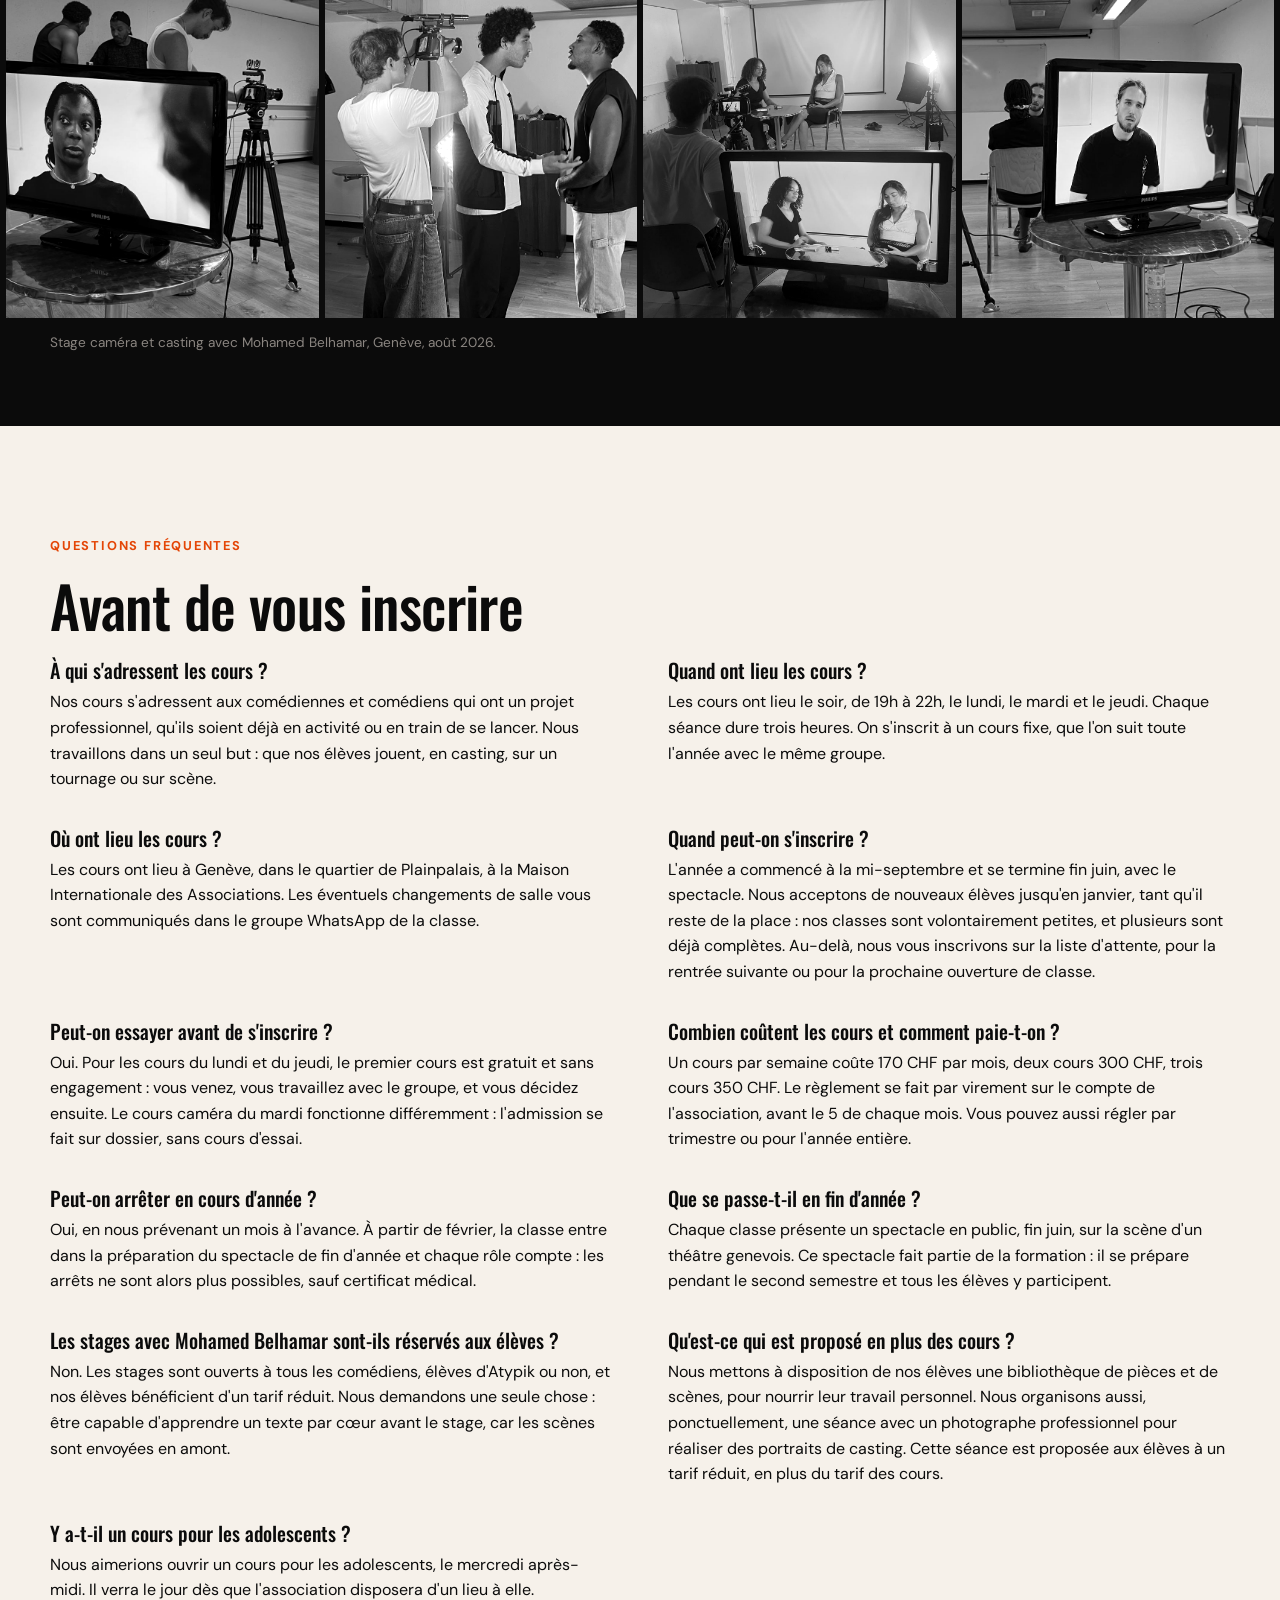
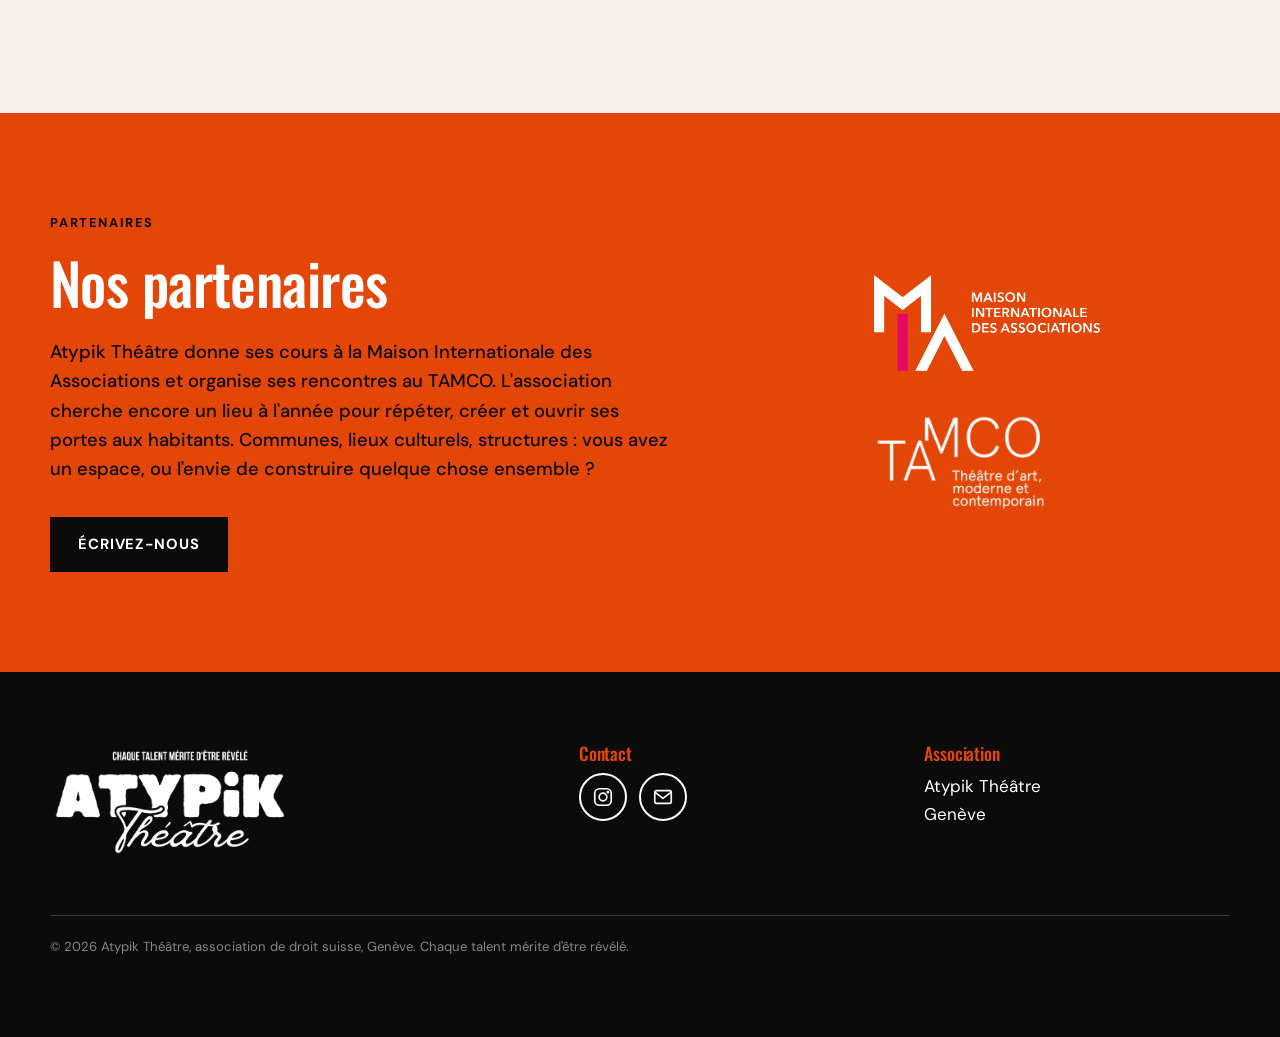
==== commit 43947cb9: "Pied de page allégé : une seule ligne avec la forme juridique Co-Authored-By: Claude Fable 5.1 <nore" ====
--- a/m.html
+++ b/m.html
@@ -166,8 +166,7 @@
       <p>Atypik Théâtre<br>Genève</p>
     </div>
   </div>
-  <p class="pied-bas conteneur">© <span id="annee"></span> Atypik Théâtre. Chaque talent mérite d'être révélé.</p>
-  <p class="pied-legal conteneur">Mentions légales : Atypik Théâtre, association de droit suisse, Genève. Responsable de la publication : Shawna Municchi, présidente. Contact : <a href="#" data-mail="Contact" id="pied-mail-texte"></a>. Photos : Atypik Théâtre. Ce site n'utilise ni cookies ni outil de mesure d'audience.</p>
+  <p class="pied-bas conteneur">© <span id="annee"></span> Atypik Théâtre, association de droit suisse, Genève. Chaque talent mérite d'être révélé.</p>
 </footer>
 
 <!-- COMPARATEUR : barre provisoire, à retirer une fois le choix fait. -->
--- a/style.css
+++ b/style.css
@@ -165,8 +165,6 @@
 .pied-liens a { display: grid; place-items: center; width: 48px; height: 48px; border: 2px solid var(--blanc); border-radius: 50%; transition: background 0.15s, border-color 0.15s; }
 .pied-liens a:hover { background: var(--orange); border-color: var(--orange); }
 .pied-liens svg { width: 22px; height: 22px; fill: none; stroke: currentColor; stroke-width: 1.8; stroke-linecap: round; stroke-linejoin: round; }
-.pied-legal { margin-top: 14px; font-size: 0.78rem; color: var(--gris); max-width: 900px; }
-.pied-legal a { color: inherit; }
 .pied-bas { margin-top: 56px; padding-top: 20px; border-top: 1px solid rgba(255,255,255,0.2); font-size: 0.82rem; color: var(--gris); }
 
 /* Tablette et téléphone */
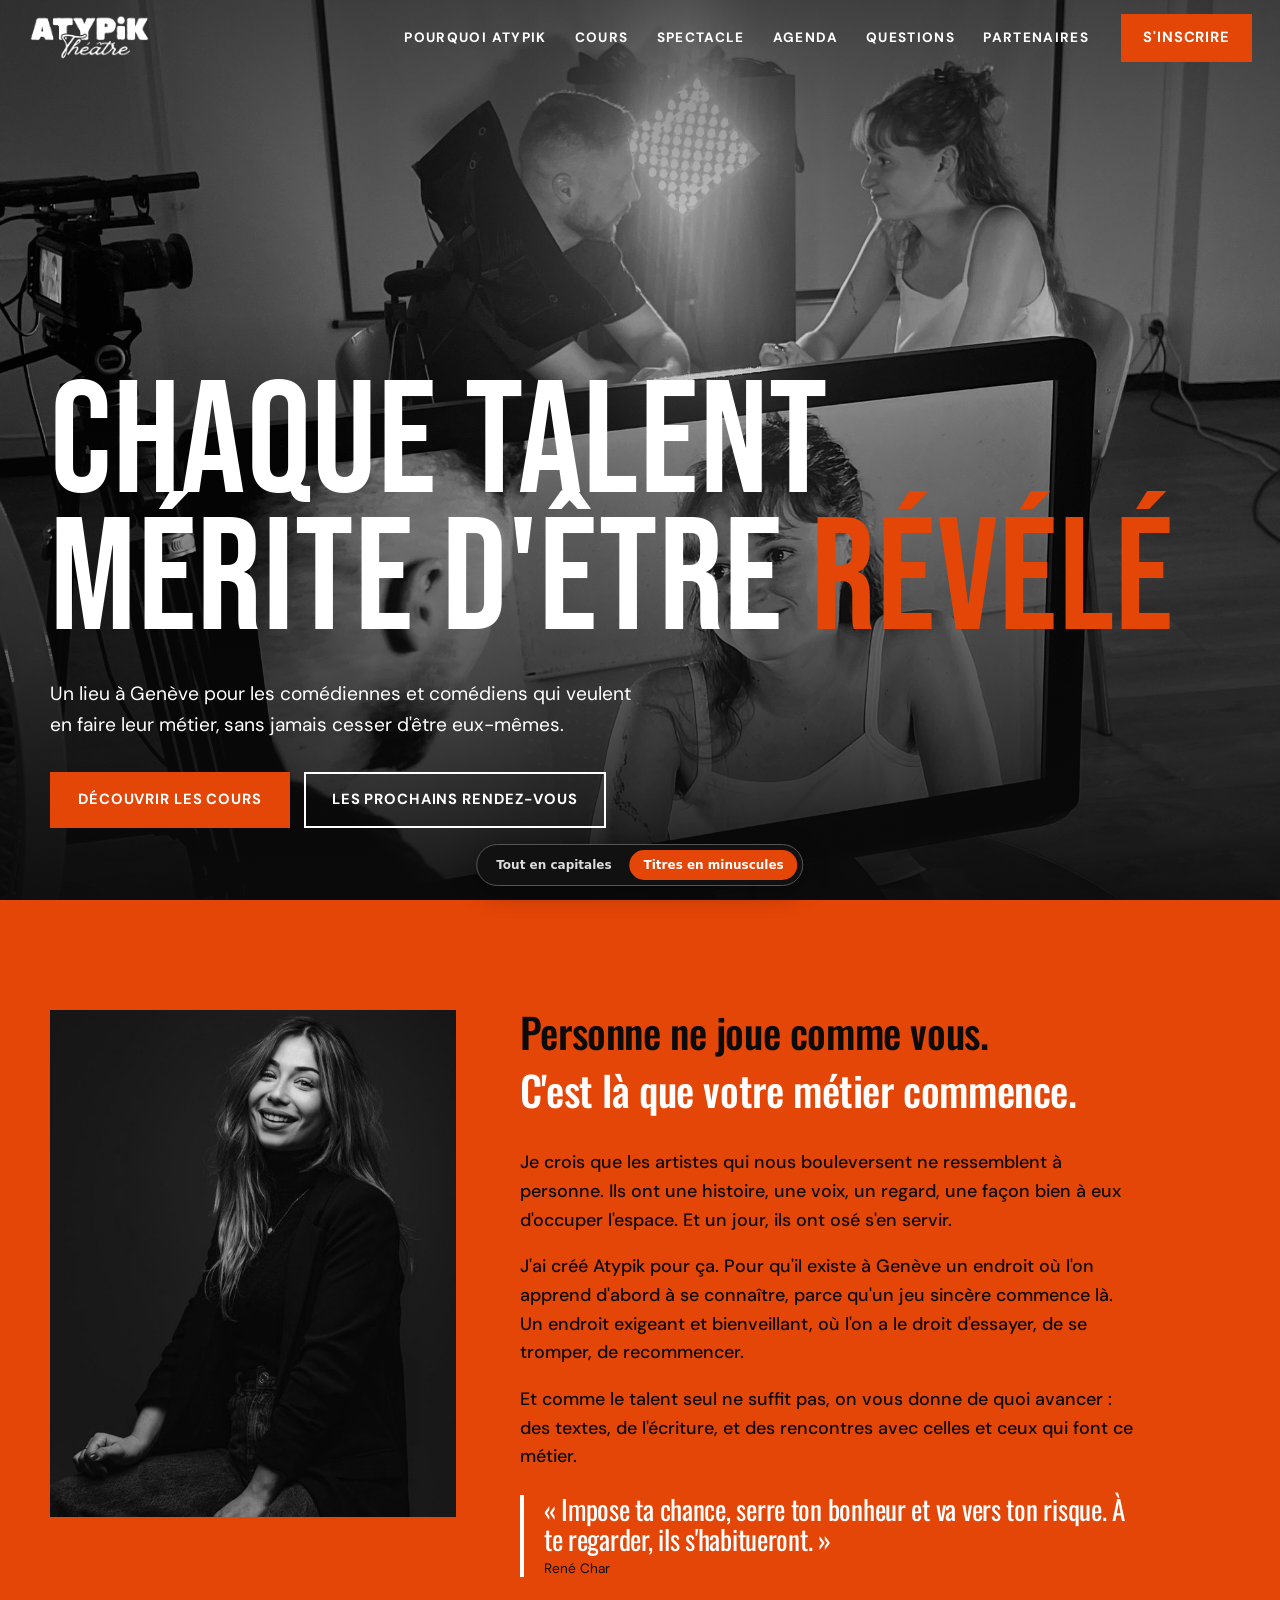
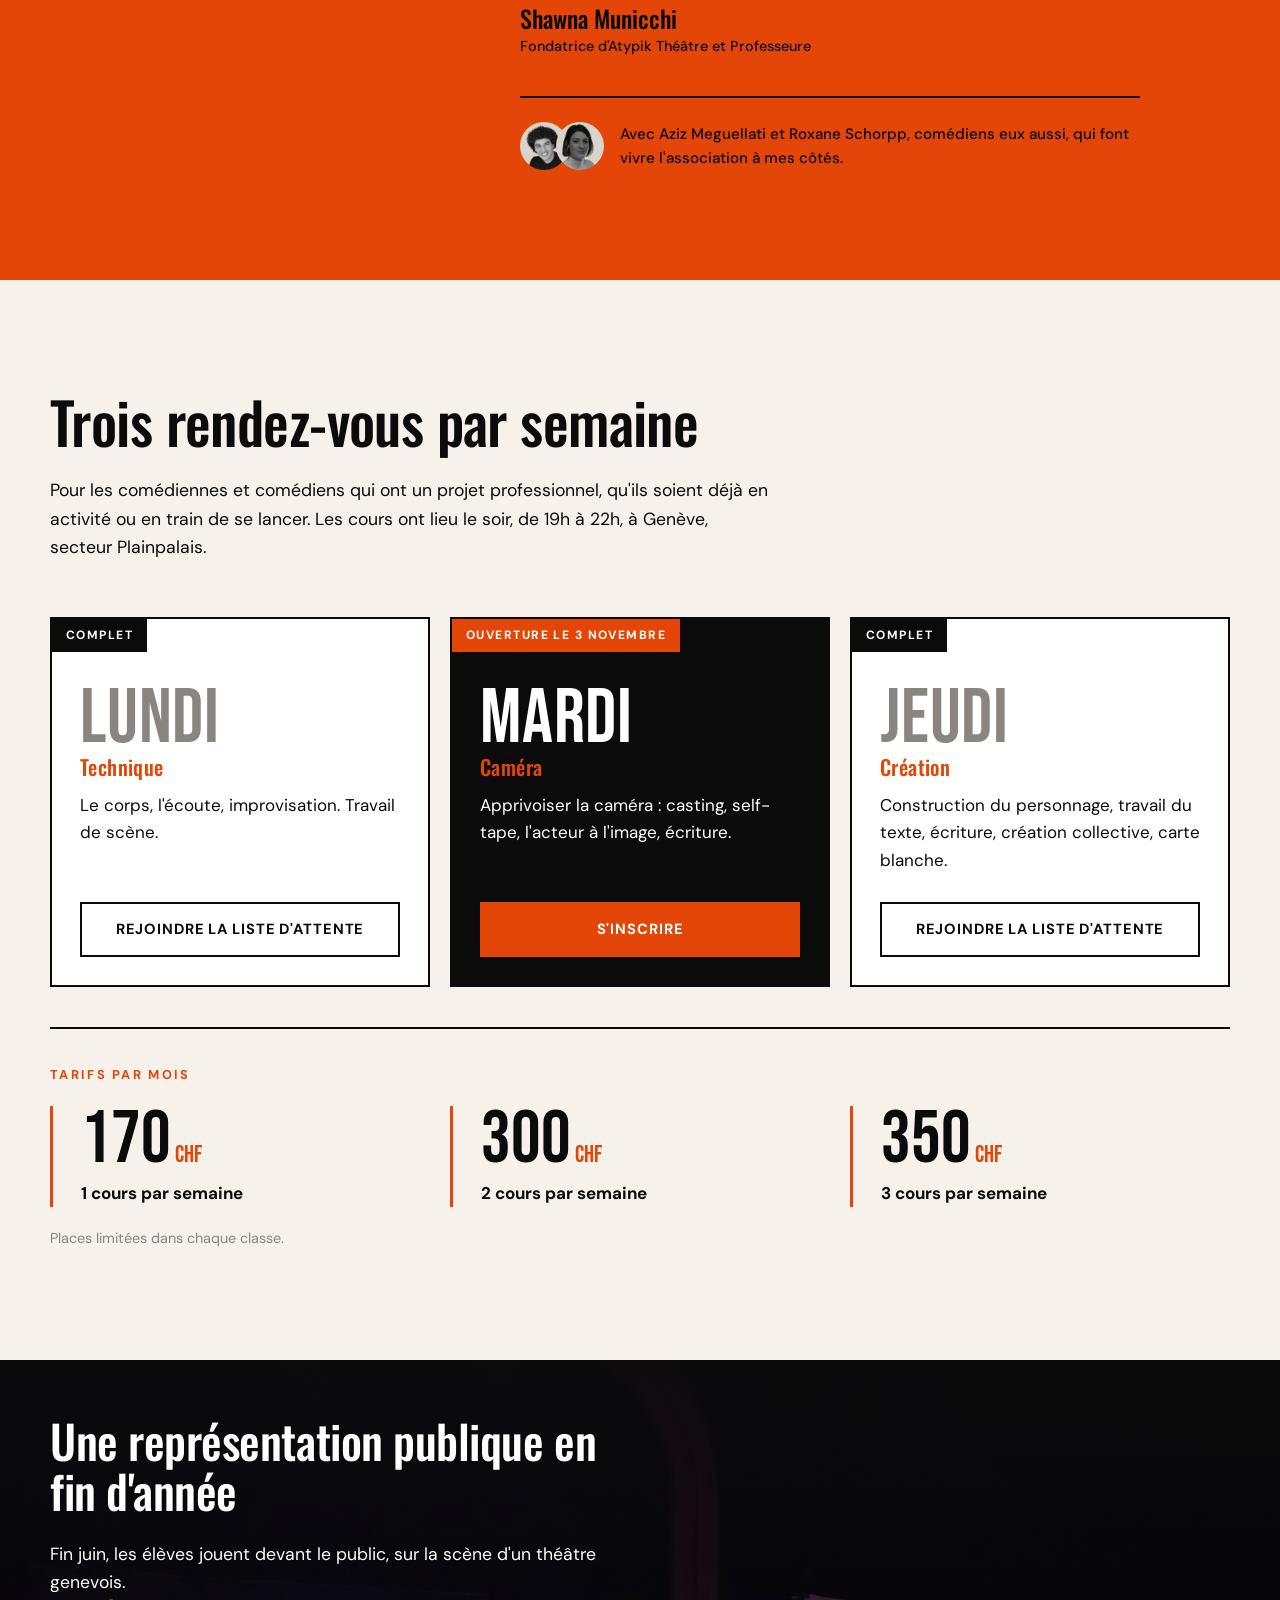
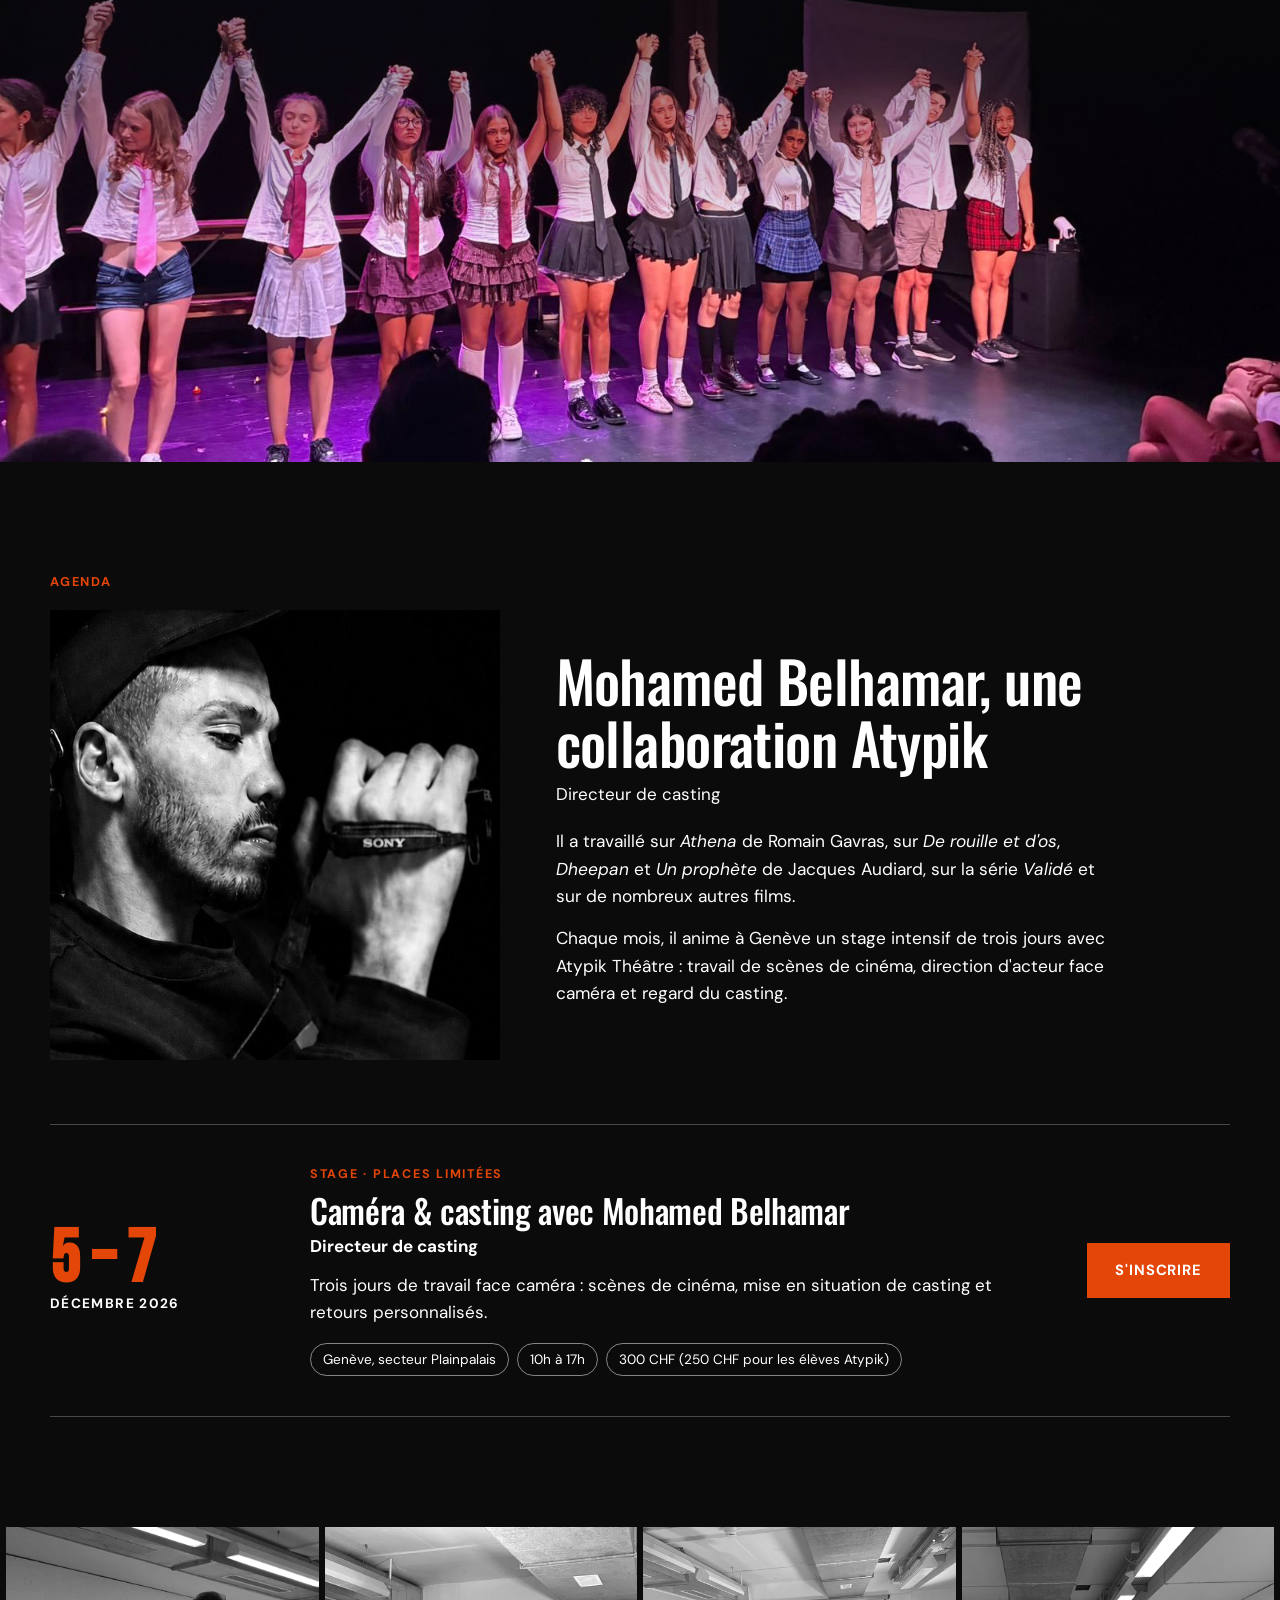
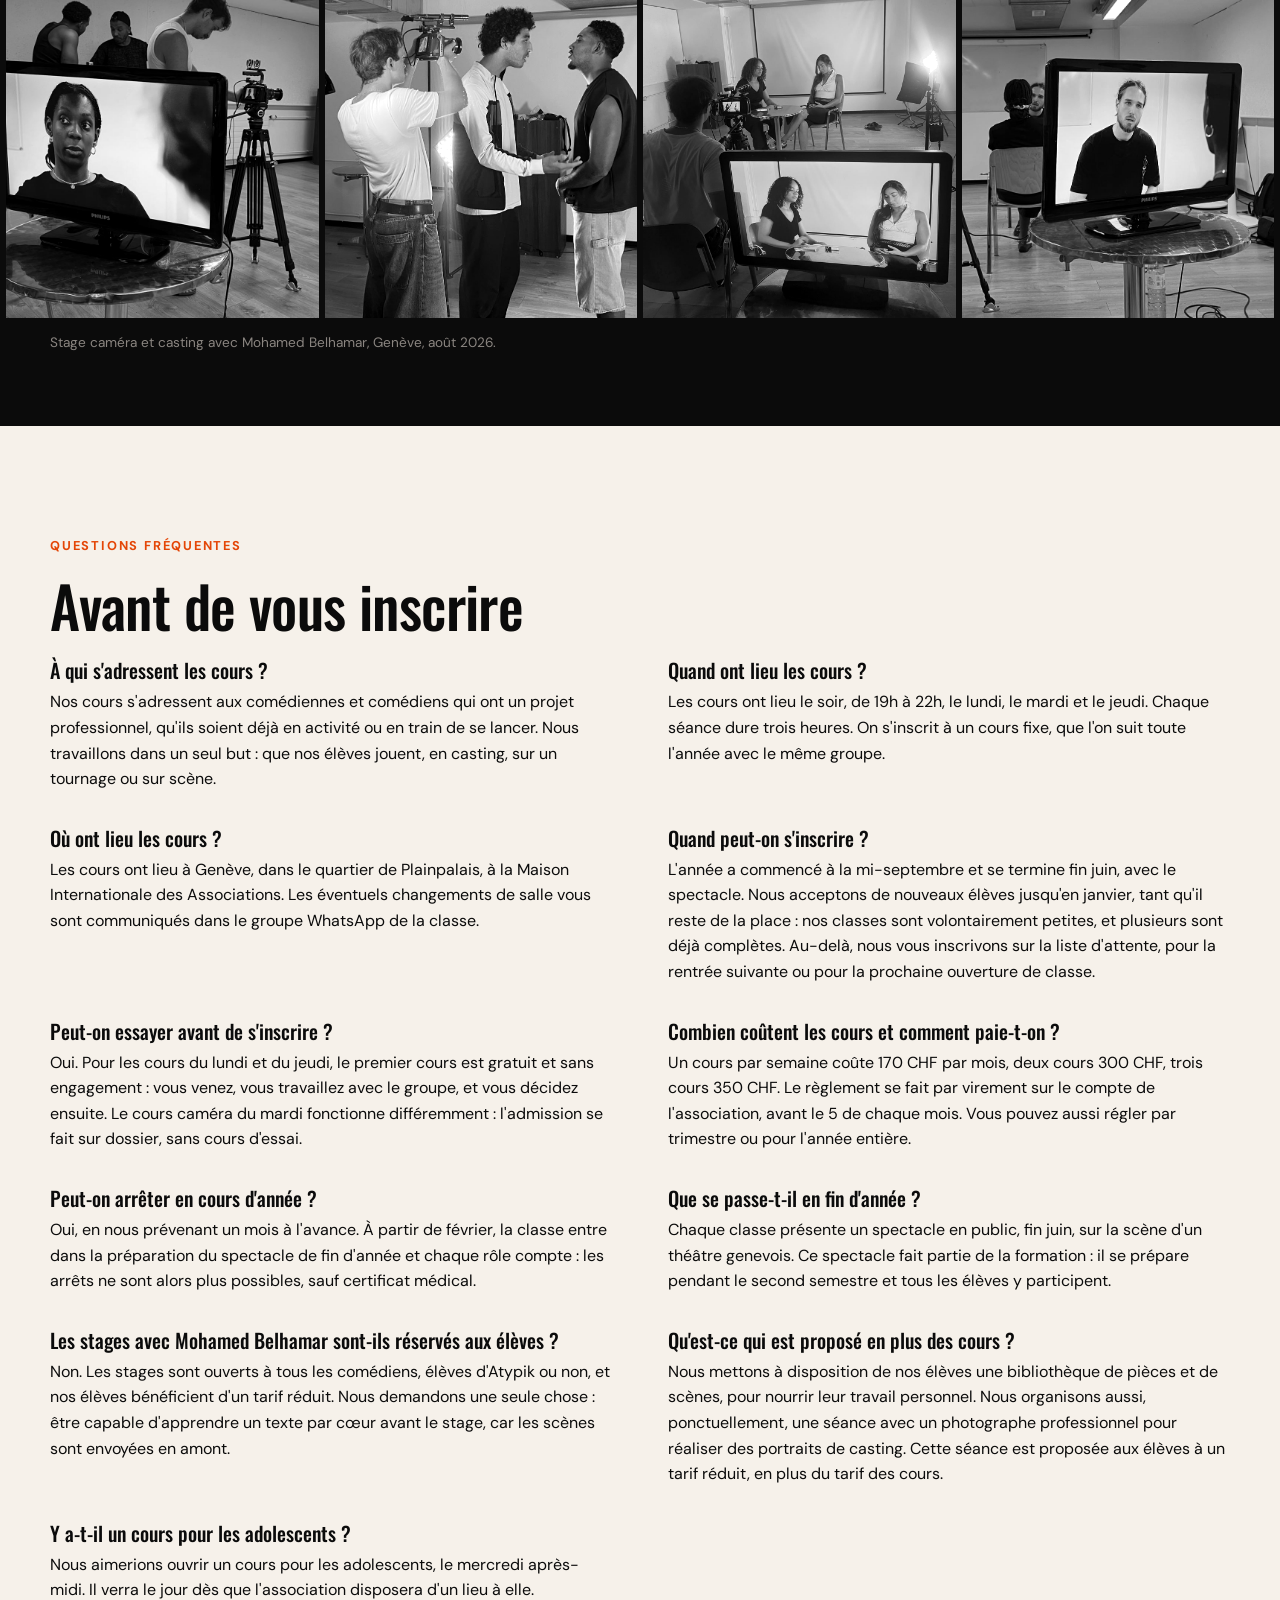
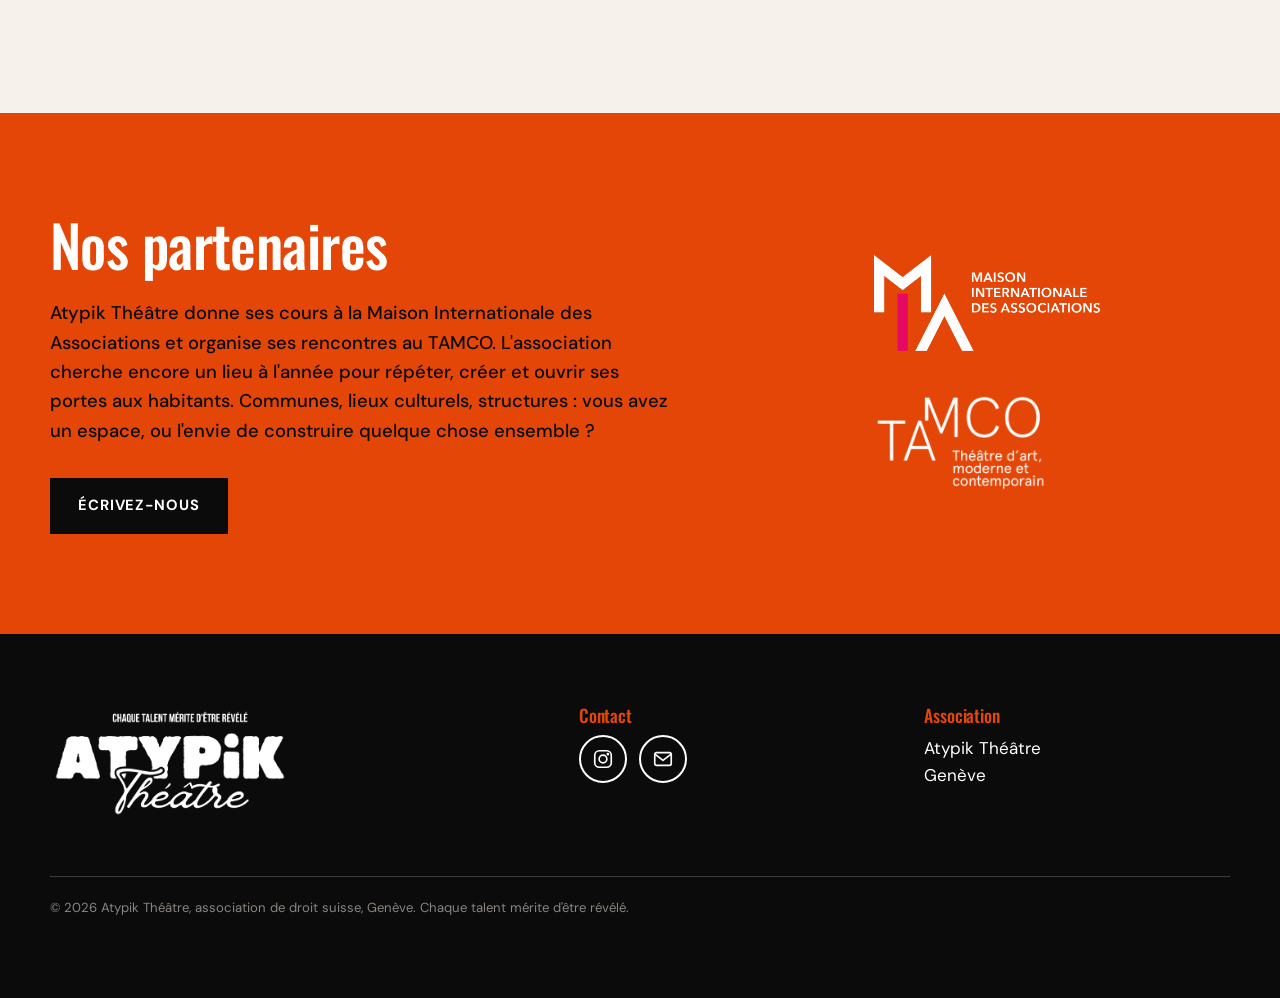
==== commit 93905a27: "Surtitres Sur scène et Partenaires retirés Co-Authored-By: Claude Fable 5.1 <noreply@anthropic.com>" ====
--- a/m.html
+++ b/m.html
@@ -80,7 +80,6 @@
   <section class="spectacle" id="spectacle">
     <img src="images/spectacle.jpg" alt="Salut final des élèves sur scène, mains levées" loading="lazy">
     <div class="spectacle-texte">
-      <p class="surtitre">Sur scène</p>
       <h2>Une représentation publique en fin d'année</h2>
       <p>Fin juin, les élèves jouent devant le public, sur la scène d'un théâtre genevois.</p>
     </div>
@@ -134,7 +133,6 @@
 
   <section class="grandir" id="grandir">
     <div class="conteneur">
-      <p class="surtitre">Partenaires</p>
       <h2>Nos partenaires</h2>
       <div class="logos">
         <a href="https://mia-ge.ch/" target="_blank" rel="noopener"><img src="images/partenaire-mia.png" alt="Maison Internationale des Associations, Genève"></a>
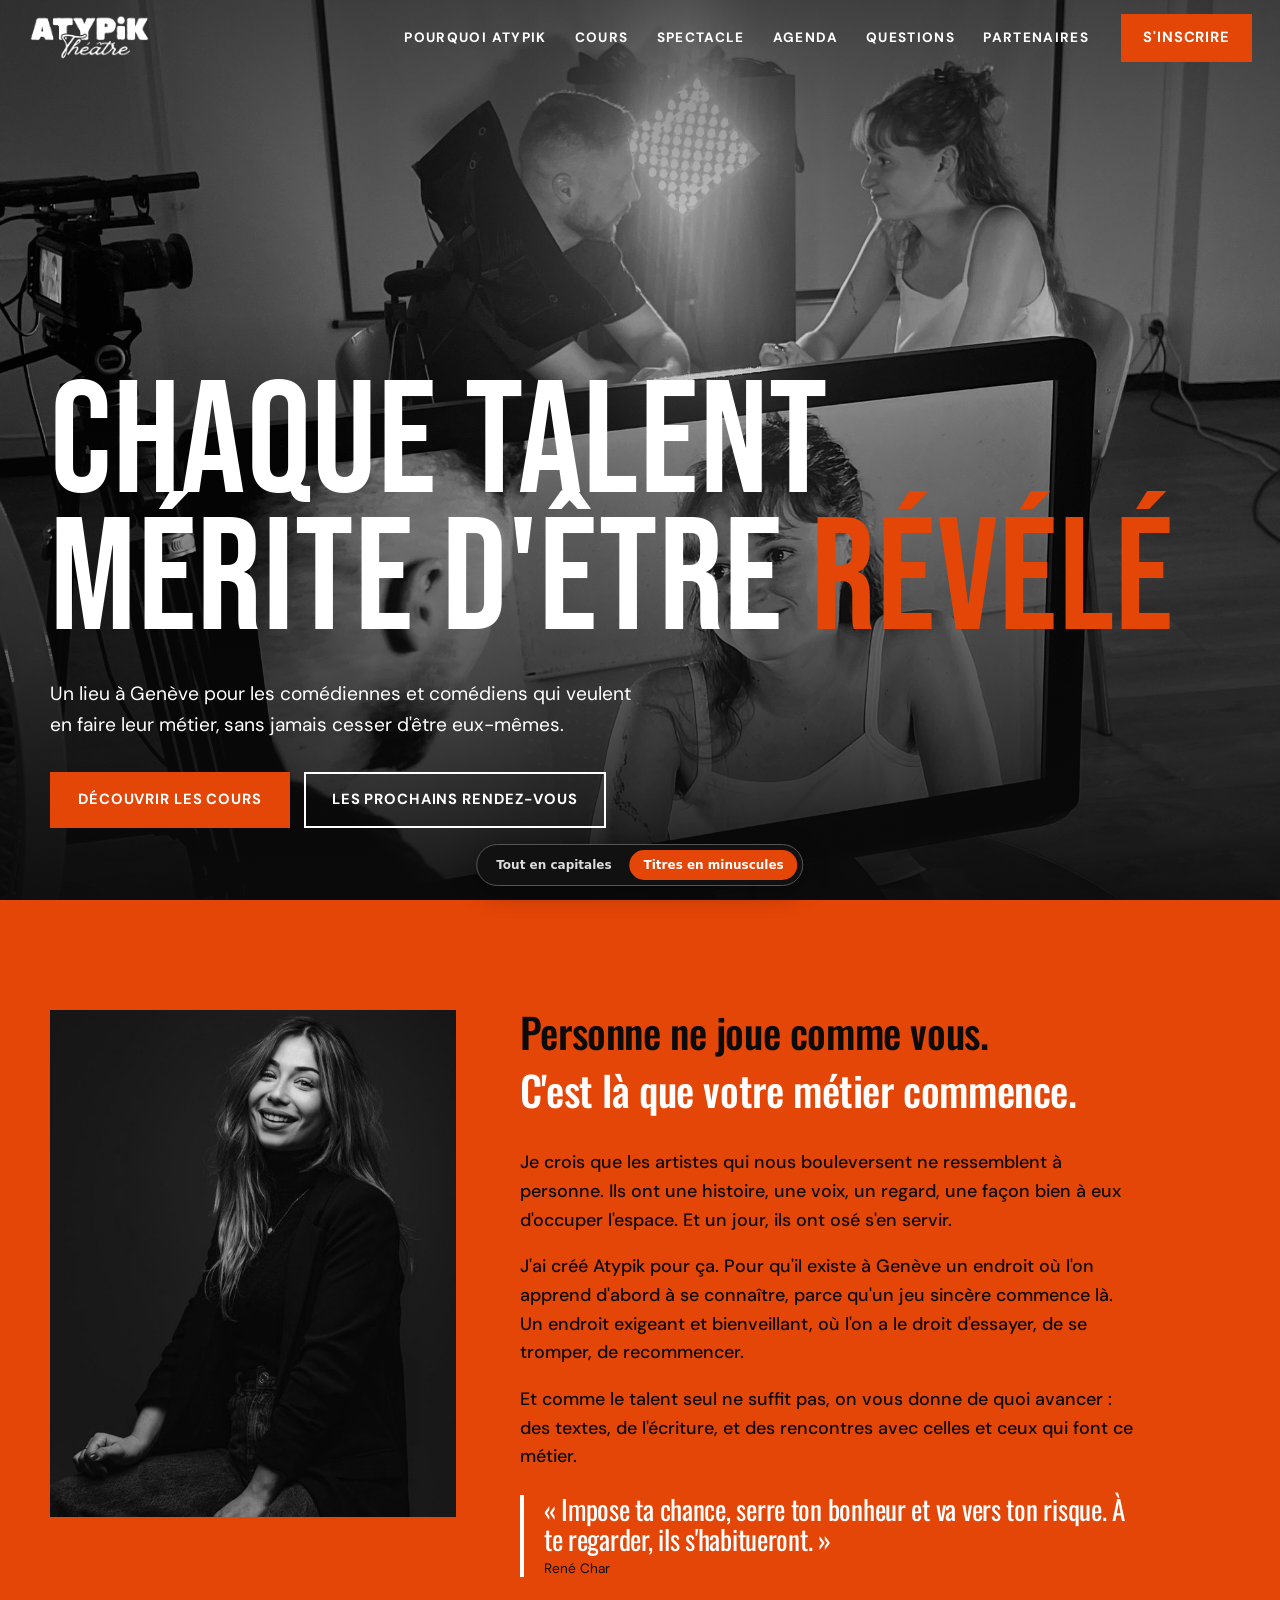
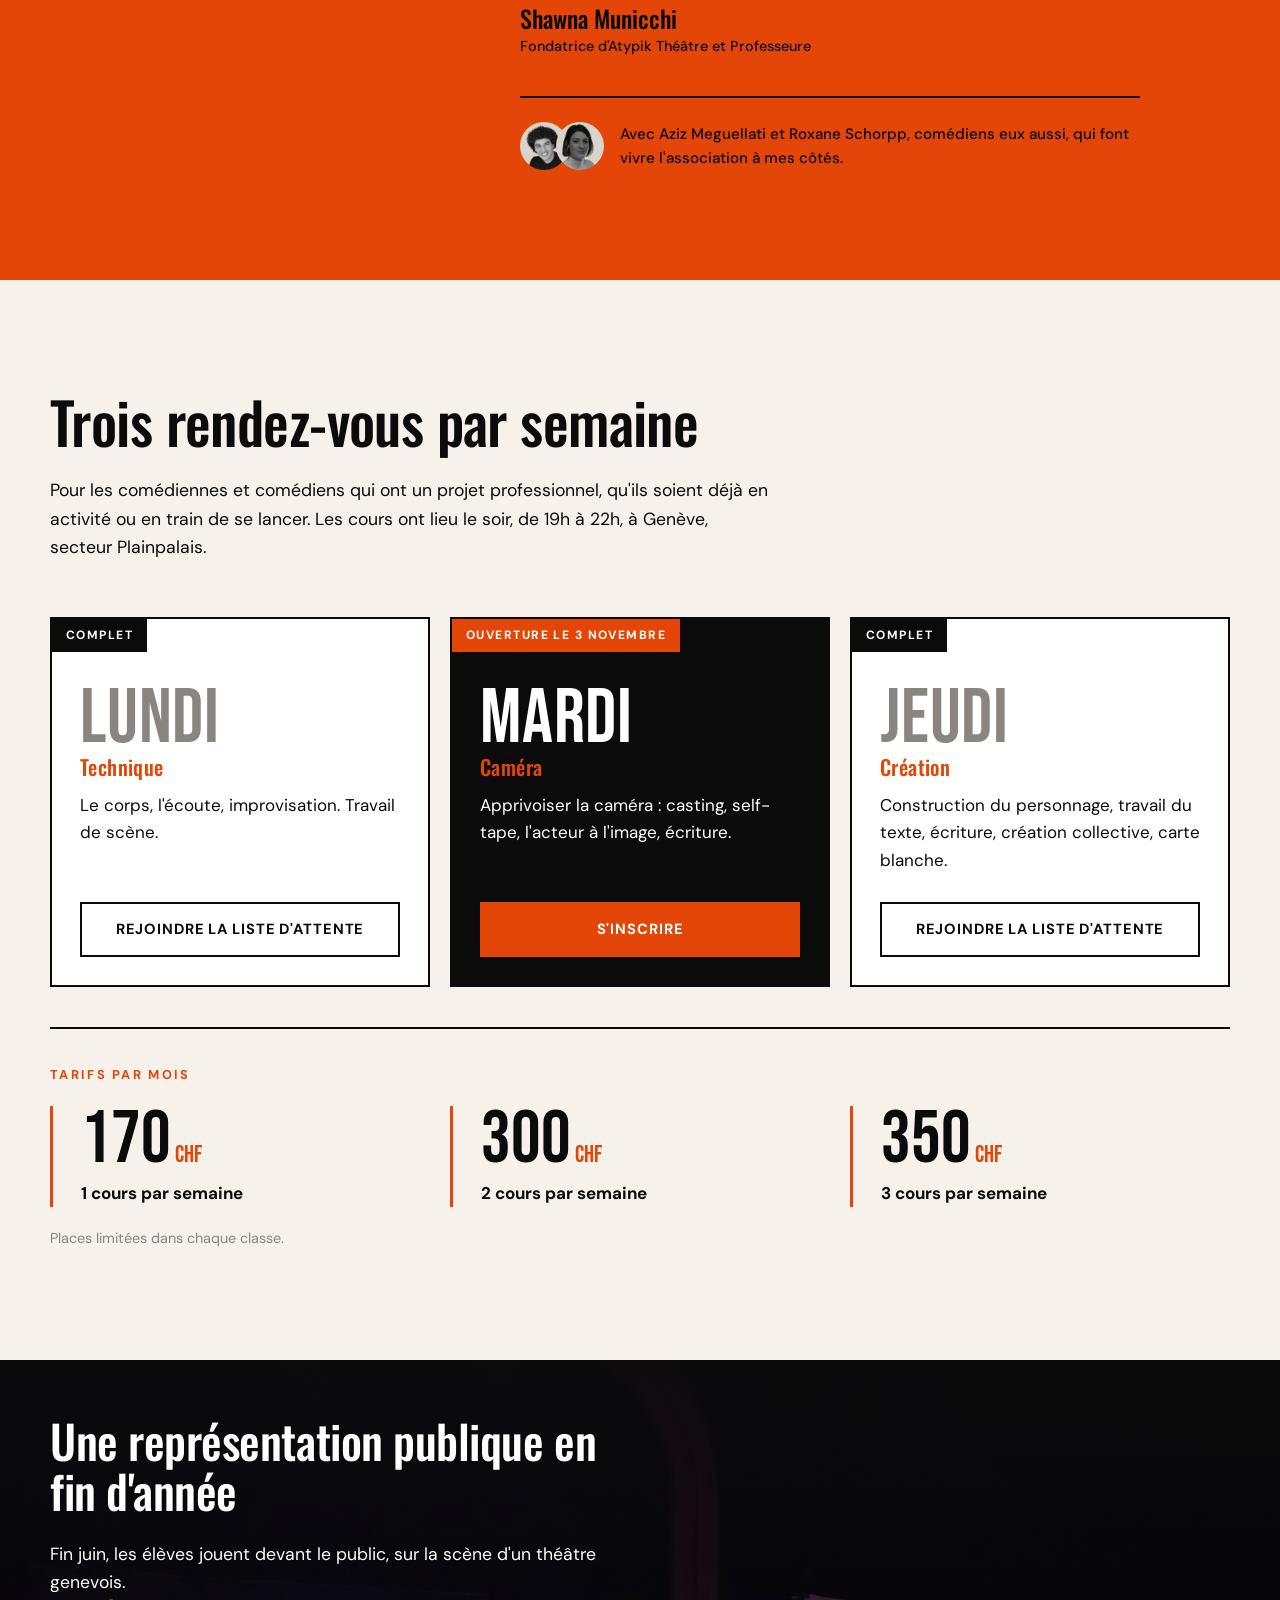
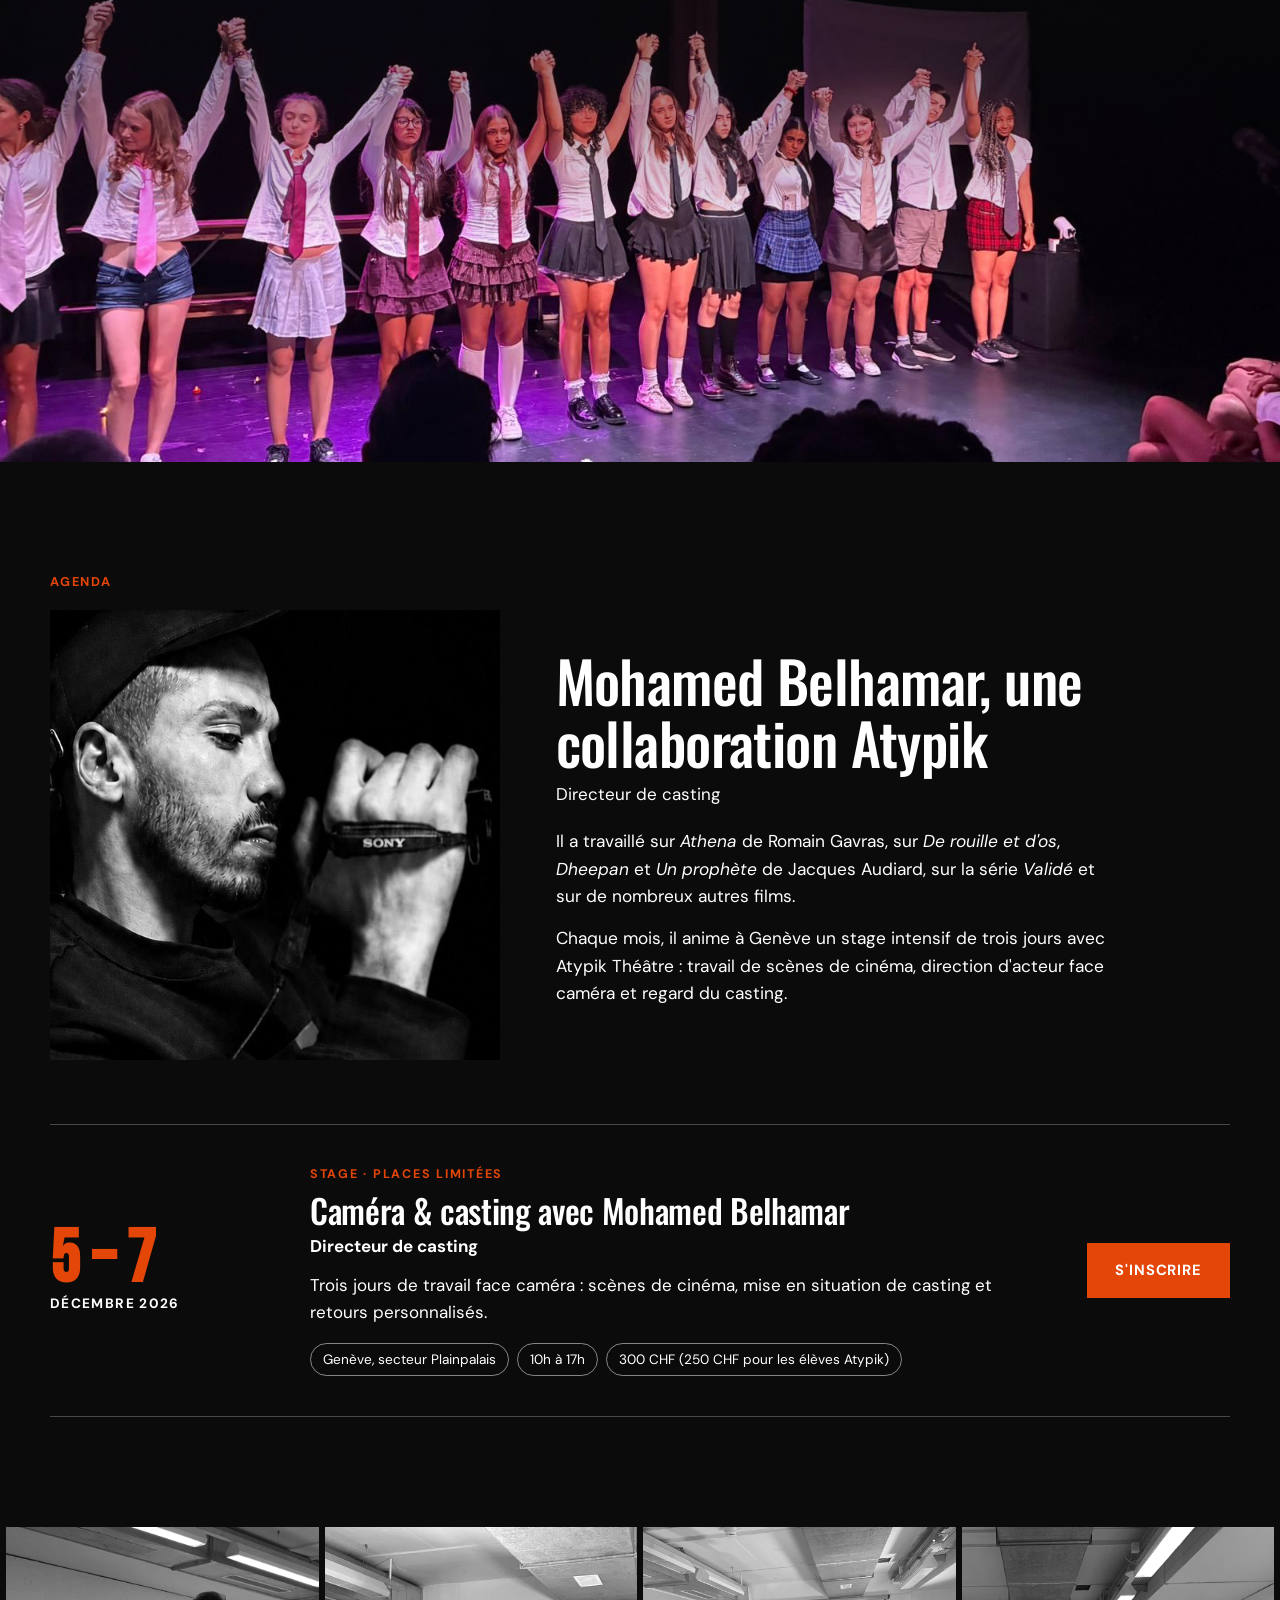
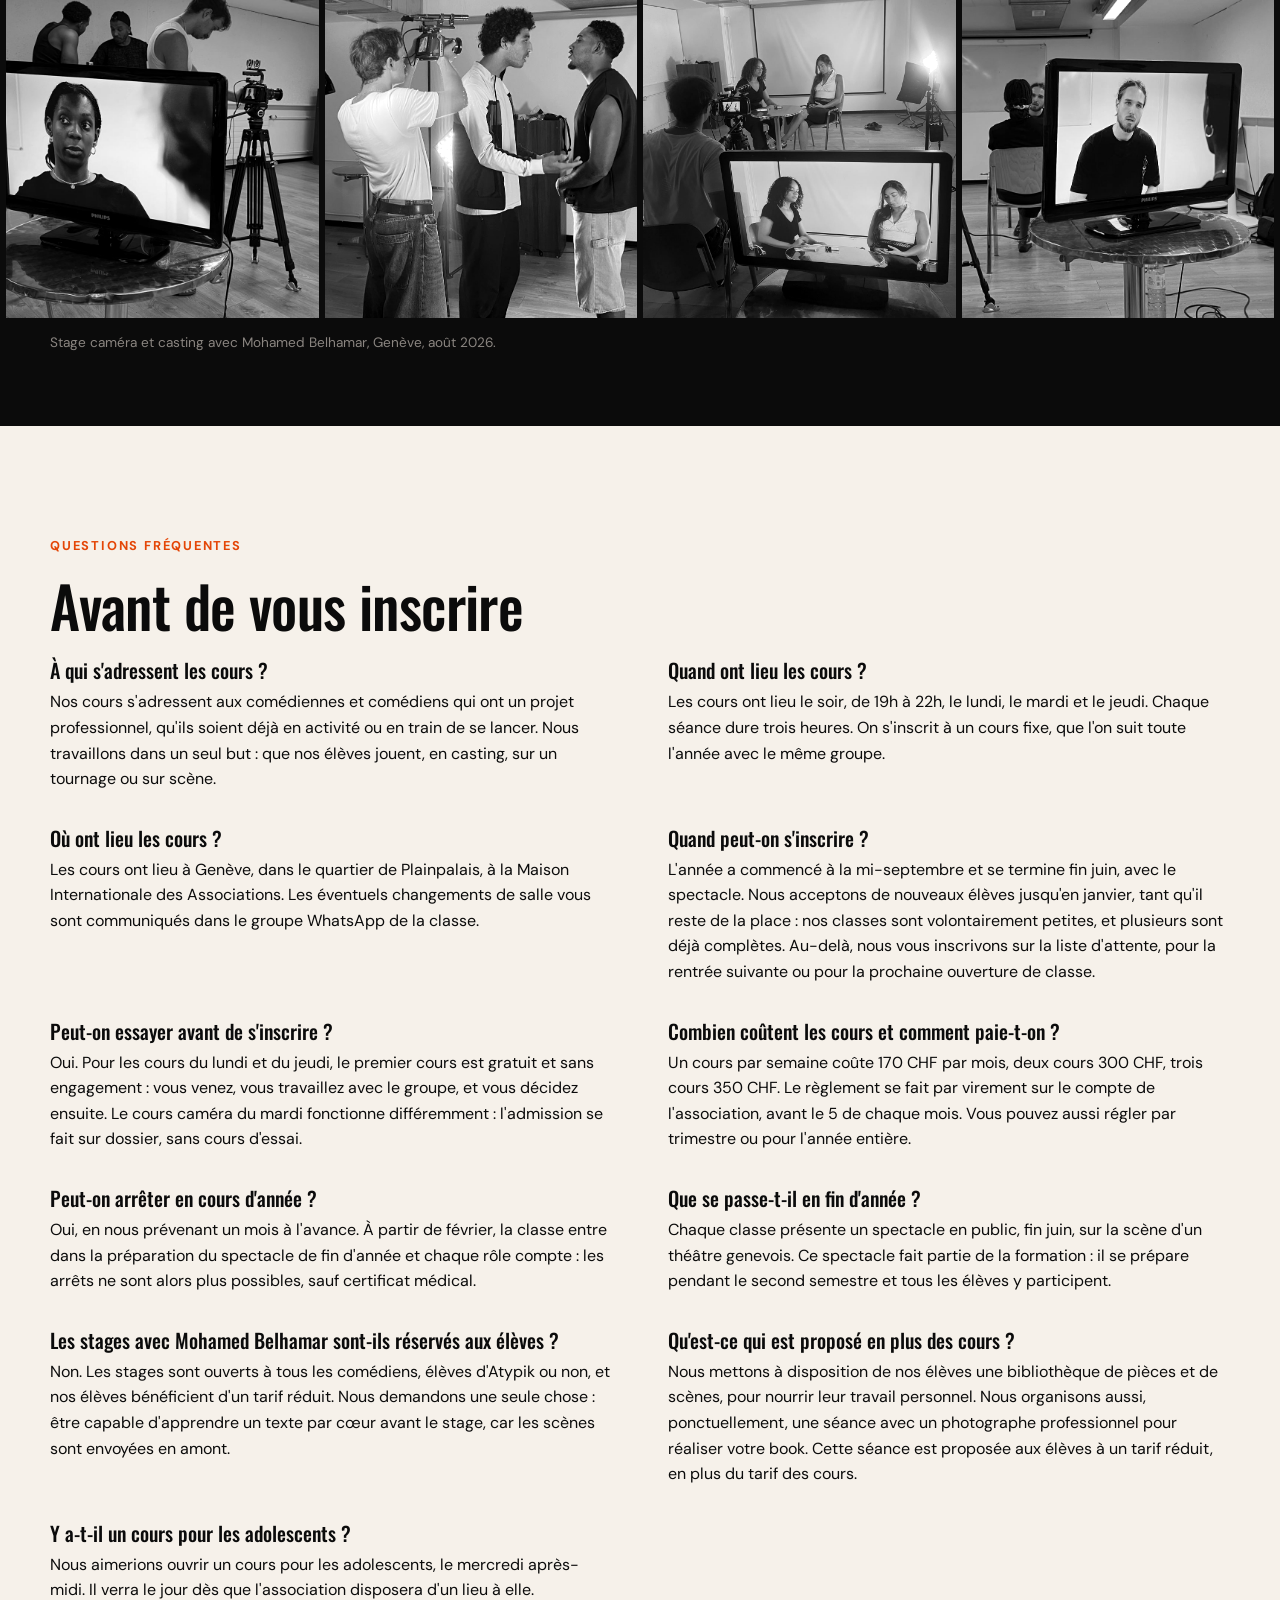
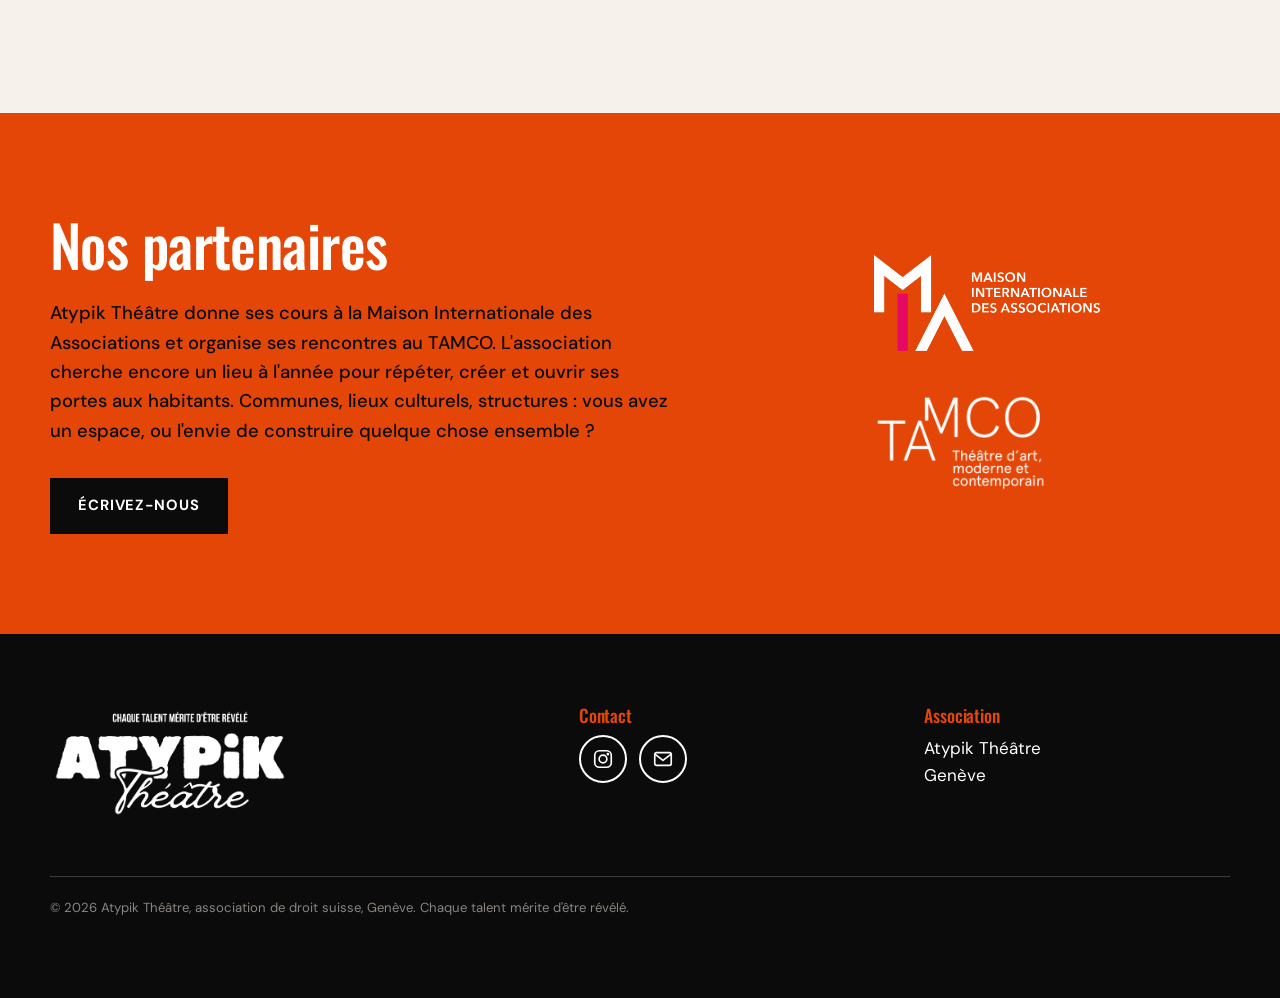
==== commit 4914b0c5: "FAQ : séance photo pour réaliser votre book Co-Authored-By: Claude Fable 5.1 <noreply@anthropic.com>" ====
--- a/m.html
+++ b/m.html
@@ -125,7 +125,7 @@
         <div><dt>Peut-on arrêter en cours d'année ?</dt><dd>Oui, en nous prévenant un mois à l'avance. À partir de février, la classe entre dans la préparation du spectacle de fin d'année et chaque rôle compte : les arrêts ne sont alors plus possibles, sauf certificat médical.</dd></div>
         <div><dt>Que se passe-t-il en fin d'année ?</dt><dd>Chaque classe présente un spectacle en public, fin juin, sur la scène d'un théâtre genevois. Ce spectacle fait partie de la formation : il se prépare pendant le second semestre et tous les élèves y participent.</dd></div>
         <div><dt>Les stages avec Mohamed Belhamar sont-ils réservés aux élèves ?</dt><dd>Non. Les stages sont ouverts à tous les comédiens, élèves d'Atypik ou non, et nos élèves bénéficient d'un tarif réduit. Nous demandons une seule chose : être capable d'apprendre un texte par cœur avant le stage, car les scènes sont envoyées en amont.</dd></div>
-        <div><dt>Qu'est-ce qui est proposé en plus des cours ?</dt><dd>Nous mettons à disposition de nos élèves une bibliothèque de pièces et de scènes, pour nourrir leur travail personnel. Nous organisons aussi, ponctuellement, une séance avec un photographe professionnel pour réaliser des portraits de casting. Cette séance est proposée aux élèves à un tarif réduit, en plus du tarif des cours.</dd></div>
+        <div><dt>Qu'est-ce qui est proposé en plus des cours ?</dt><dd>Nous mettons à disposition de nos élèves une bibliothèque de pièces et de scènes, pour nourrir leur travail personnel. Nous organisons aussi, ponctuellement, une séance avec un photographe professionnel pour réaliser votre book. Cette séance est proposée aux élèves à un tarif réduit, en plus du tarif des cours.</dd></div>
         <div><dt>Y a-t-il un cours pour les adolescents ?</dt><dd>Nous aimerions ouvrir un cours pour les adolescents, le mercredi après-midi. Il verra le jour dès que l'association disposera d'un lieu à elle.</dd></div>
       </dl>
     </div>
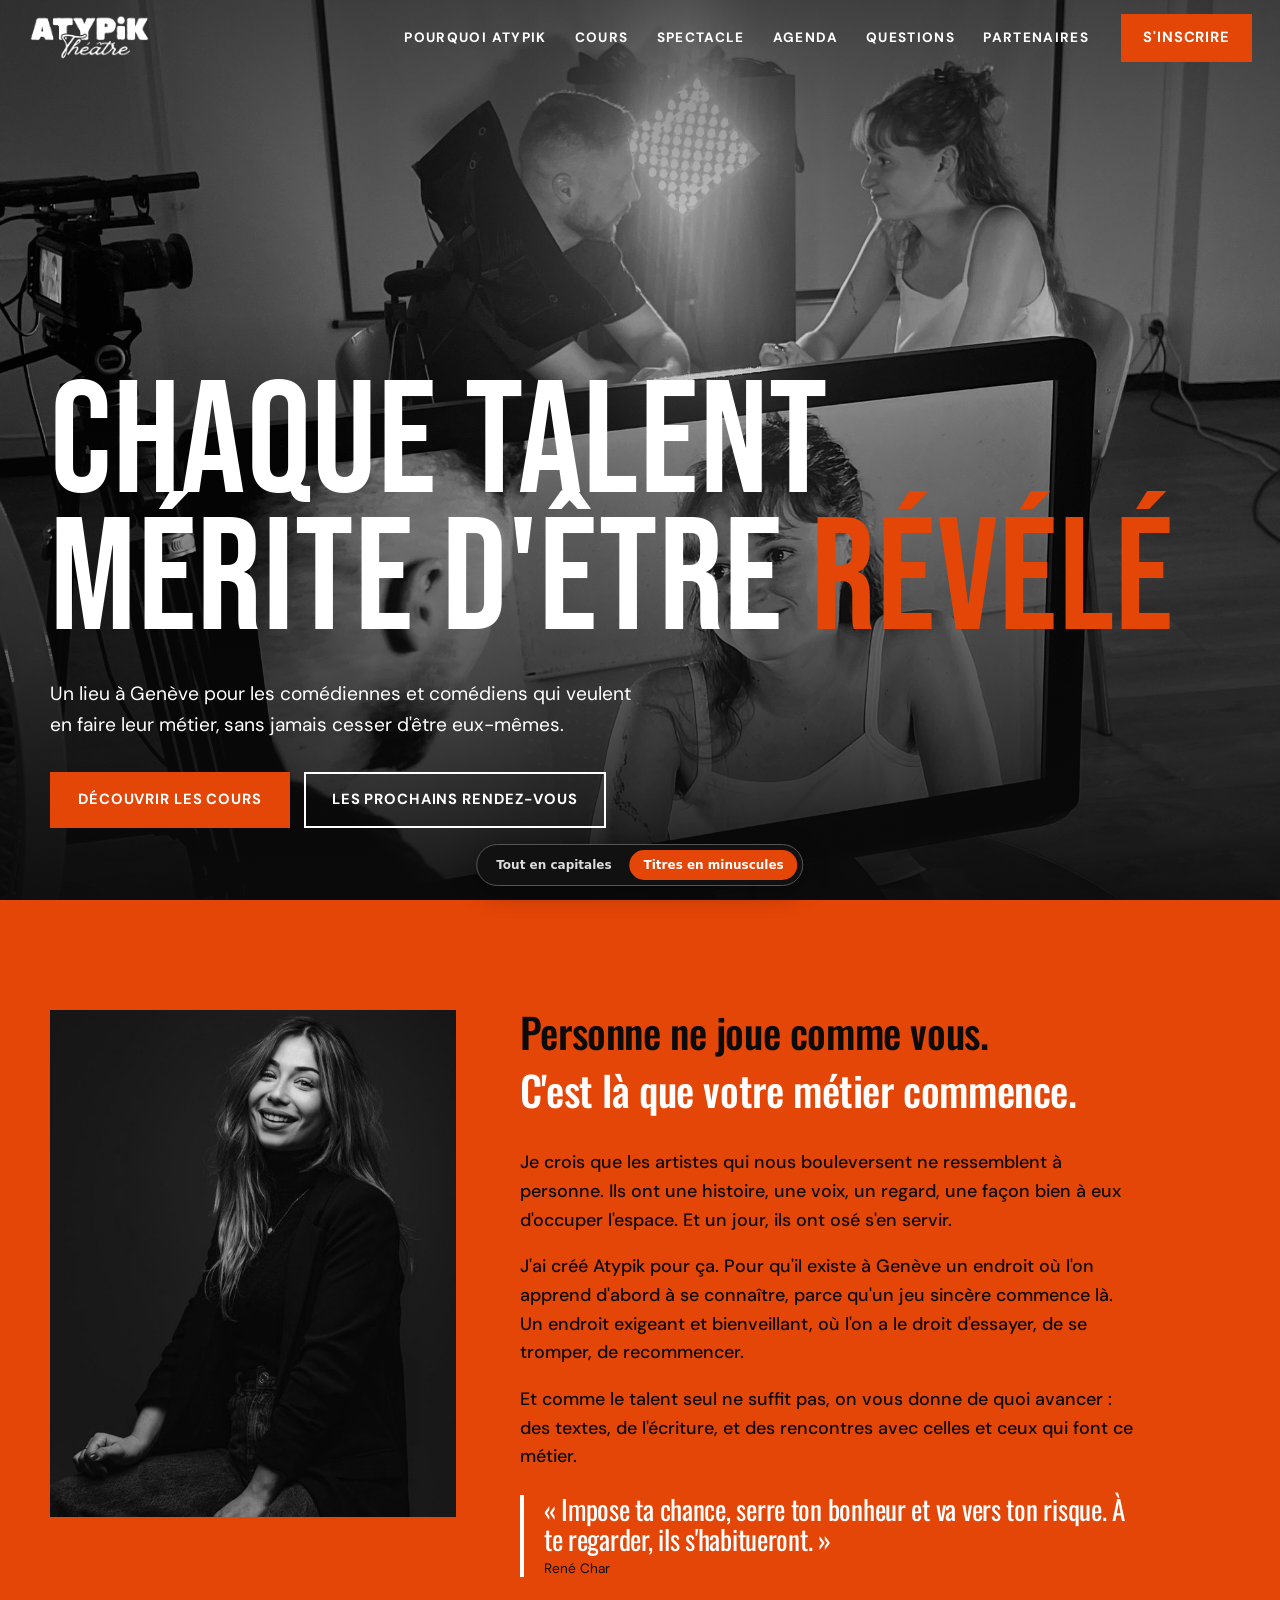
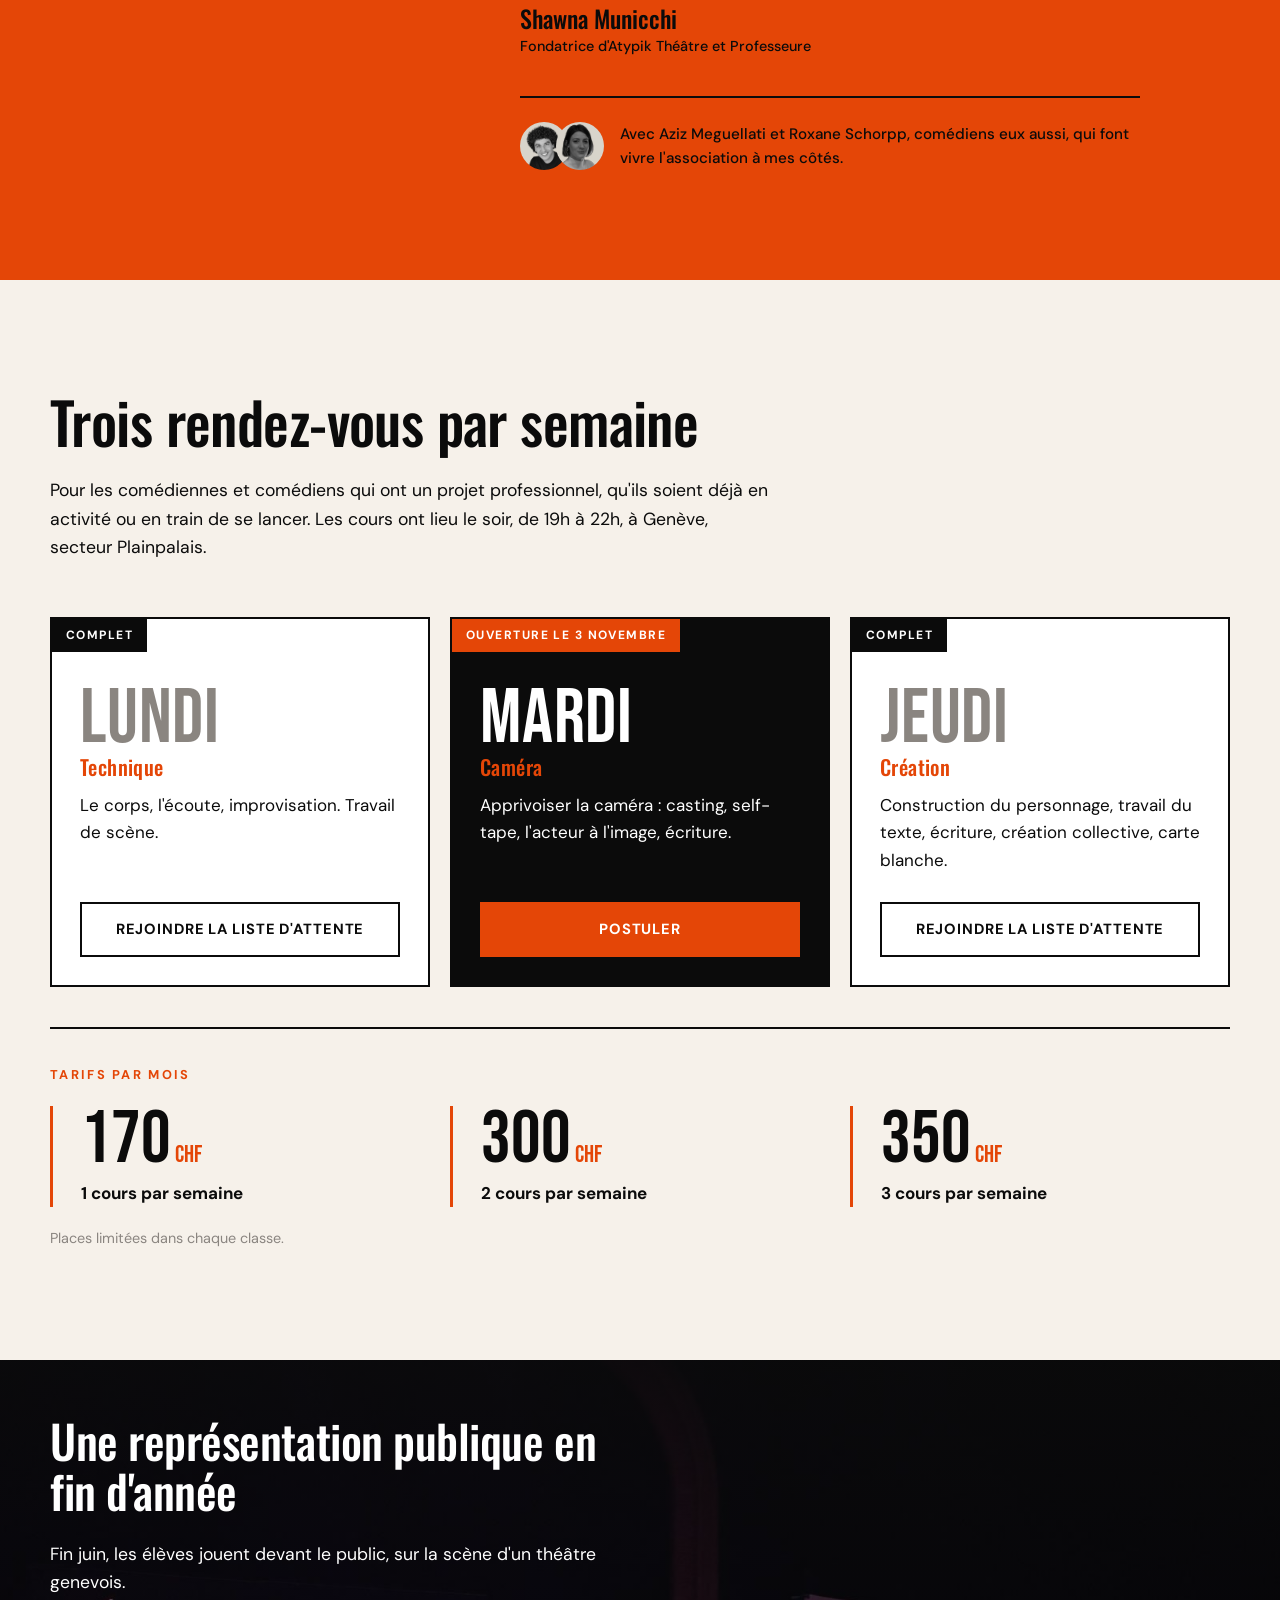
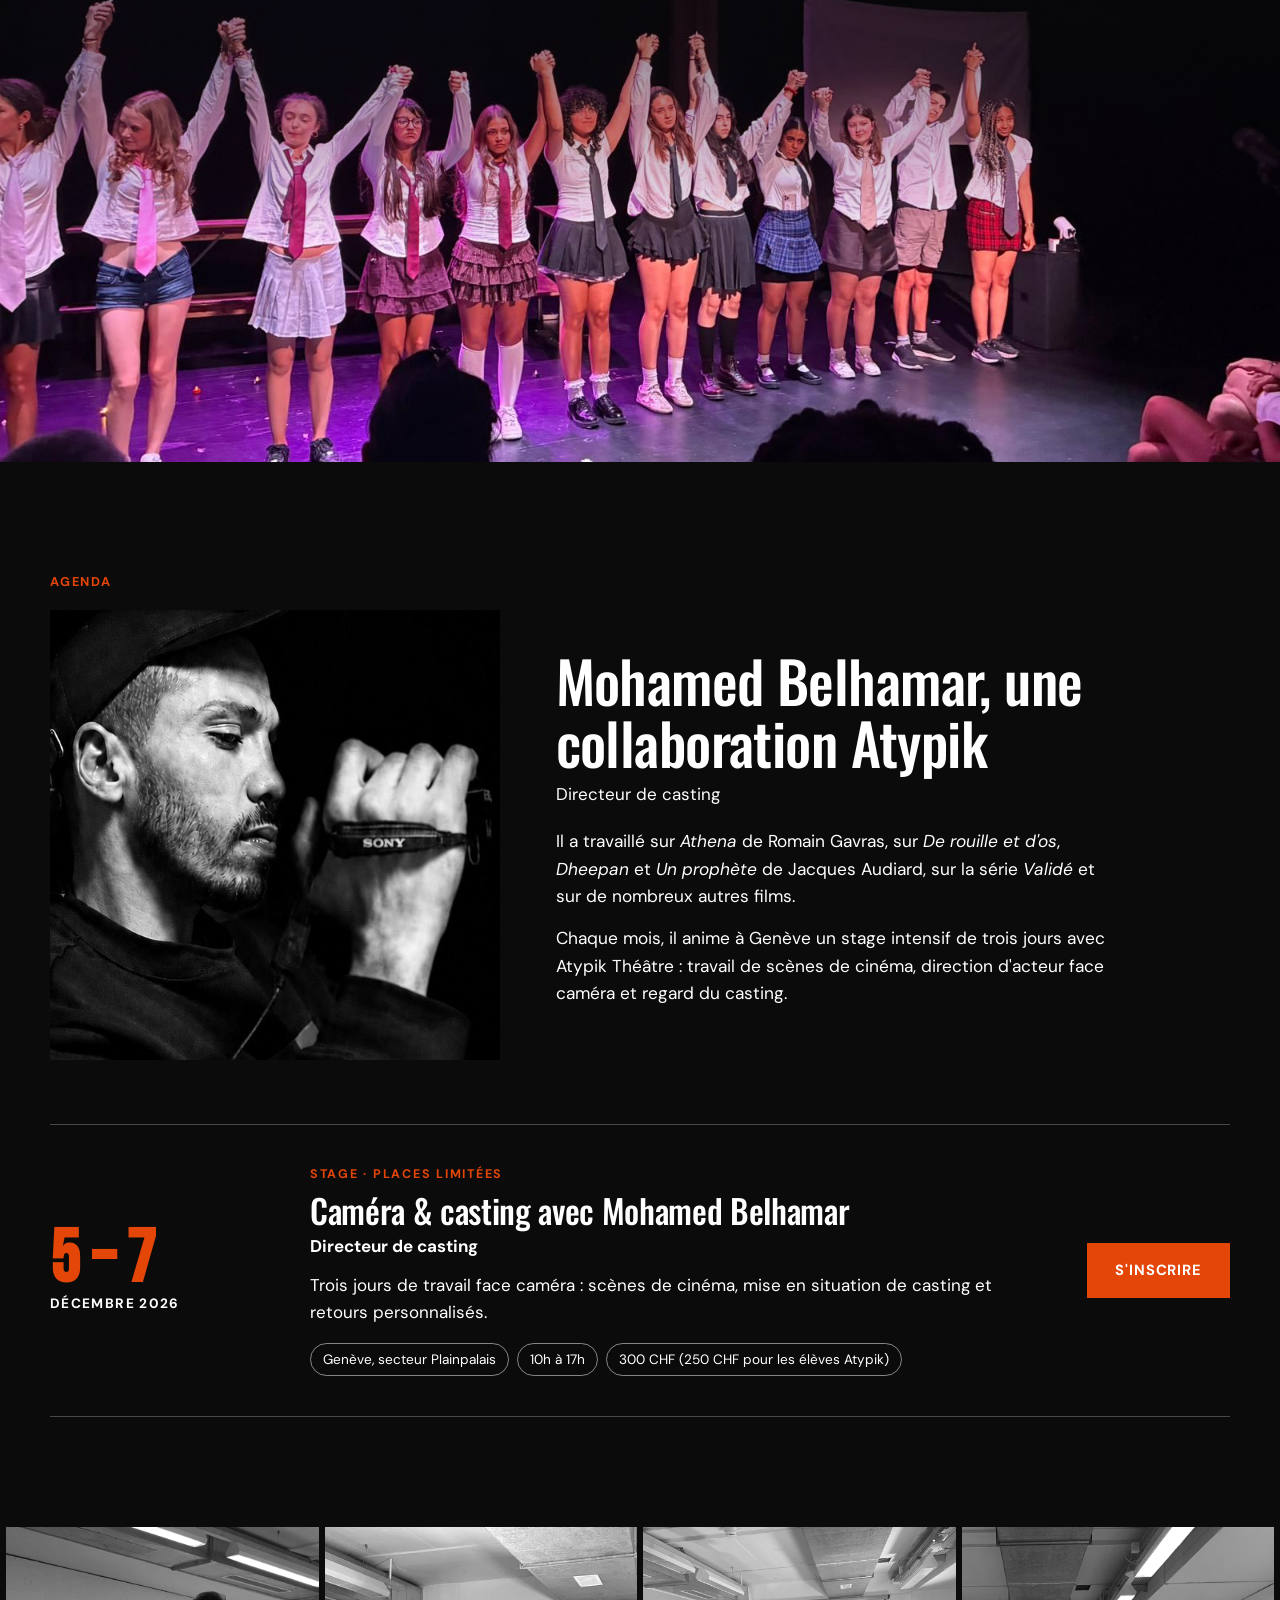
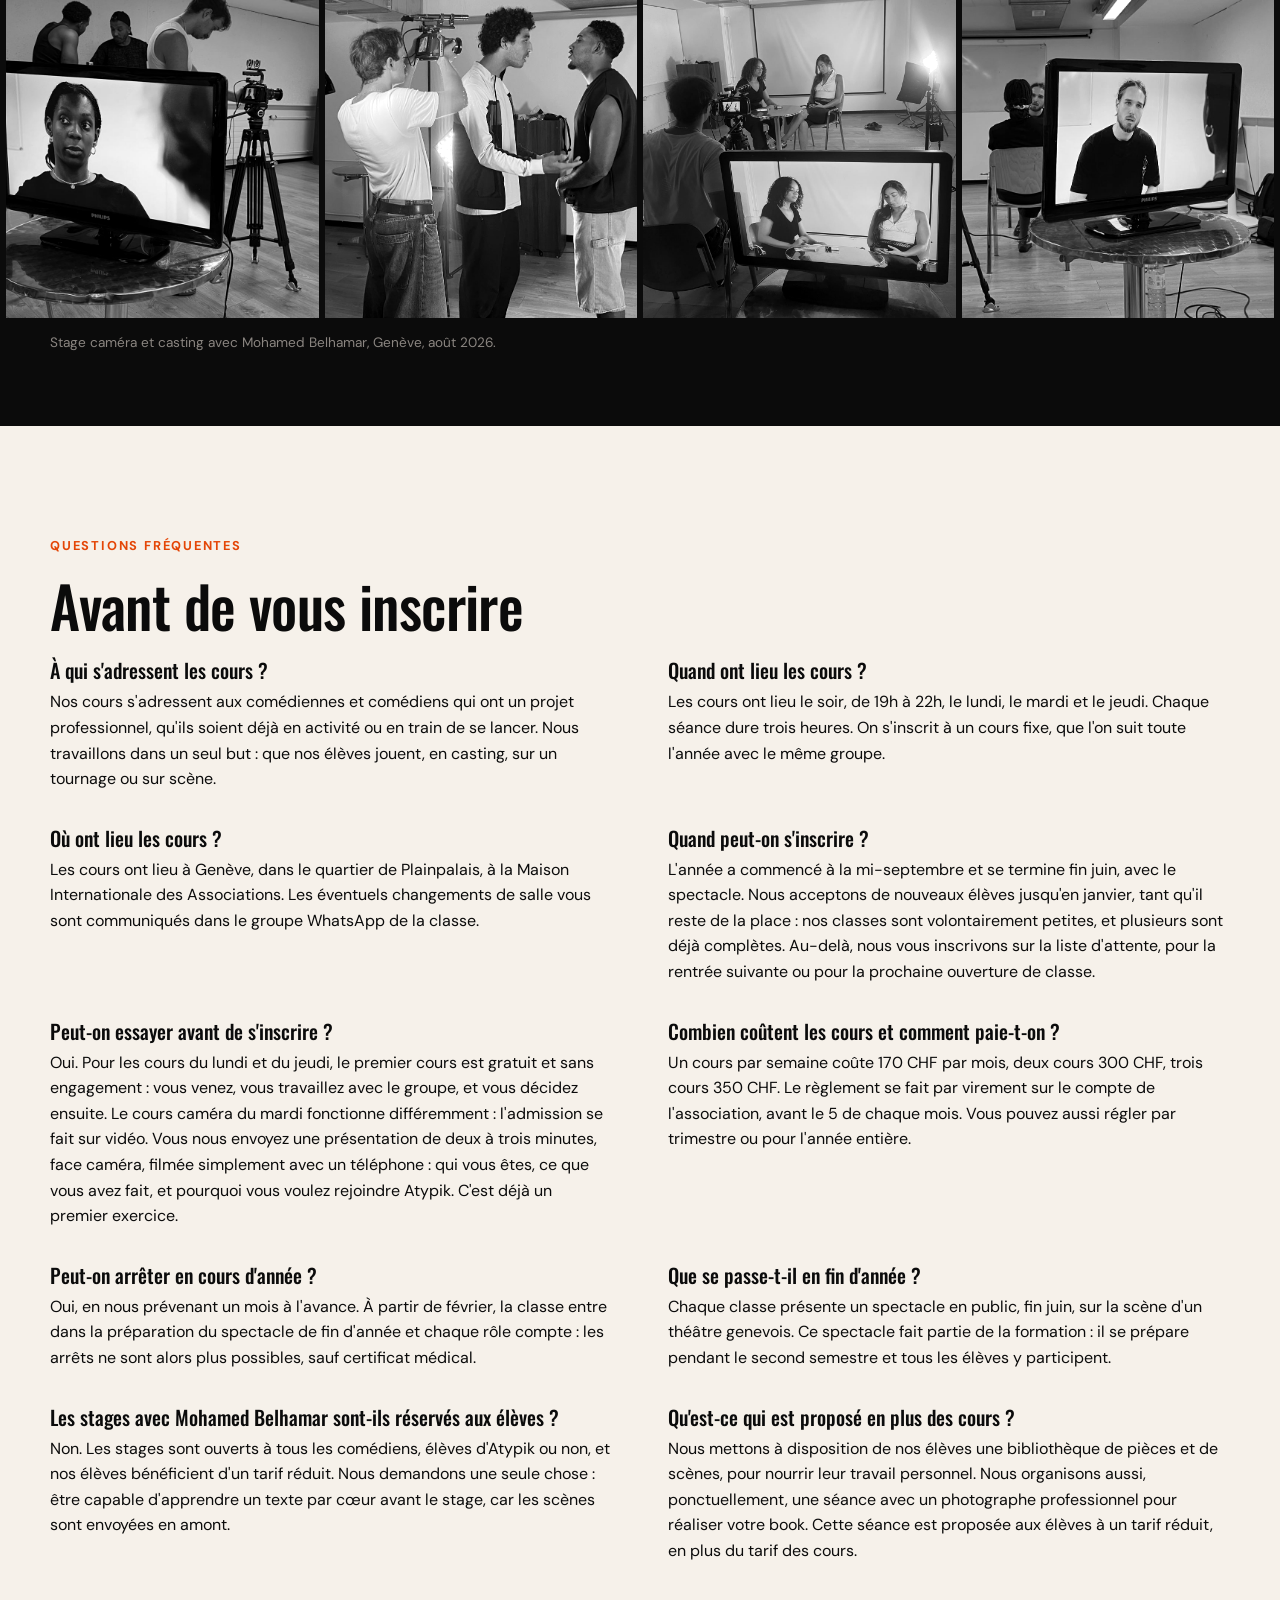
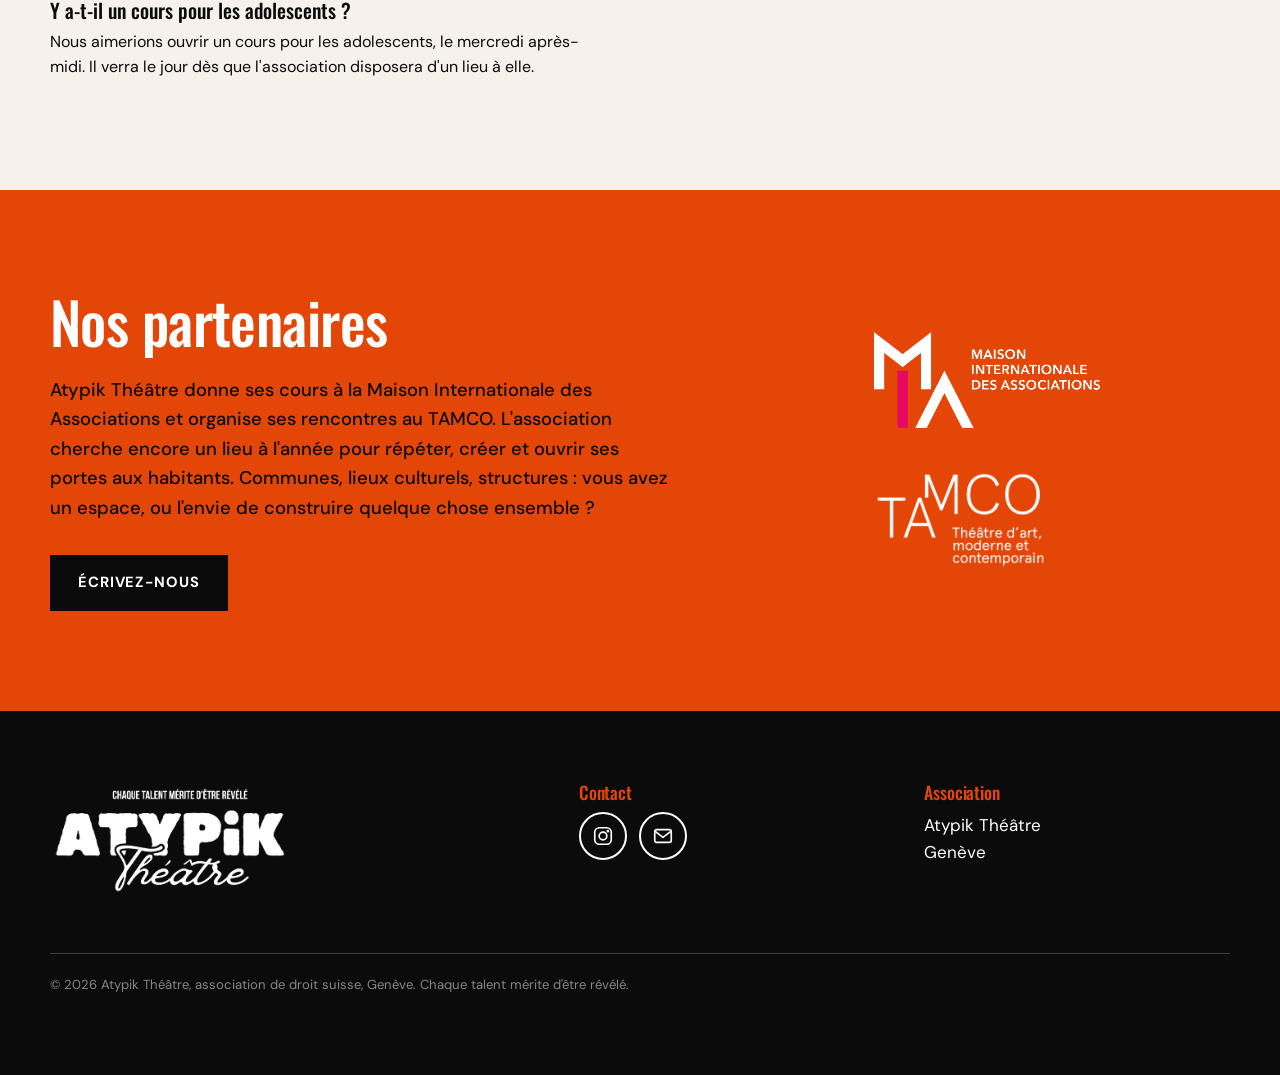
==== commit 28801fad: "Mardi sur vidéo de présentation : bouton Postuler, mail pré-rempli, FAQ Co-Authored-By: Claude Fable" ====
--- a/m.html
+++ b/m.html
@@ -120,7 +120,7 @@
         <div><dt>Quand ont lieu les cours ?</dt><dd>Les cours ont lieu le soir, de 19h à 22h, le lundi, le mardi et le jeudi. Chaque séance dure trois heures. On s'inscrit à un cours fixe, que l'on suit toute l'année avec le même groupe.</dd></div>
         <div><dt>Où ont lieu les cours ?</dt><dd>Les cours ont lieu à Genève, dans le quartier de Plainpalais, à la Maison Internationale des Associations. Les éventuels changements de salle vous sont communiqués dans le groupe WhatsApp de la classe.</dd></div>
         <div><dt>Quand peut-on s'inscrire ?</dt><dd>L'année a commencé à la mi-septembre et se termine fin juin, avec le spectacle. Nous acceptons de nouveaux élèves jusqu'en janvier, tant qu'il reste de la place : nos classes sont volontairement petites, et plusieurs sont déjà complètes. Au-delà, nous vous inscrivons sur la liste d'attente, pour la rentrée suivante ou pour la prochaine ouverture de classe.</dd></div>
-        <div><dt>Peut-on essayer avant de s'inscrire ?</dt><dd>Oui. Pour les cours du lundi et du jeudi, le premier cours est gratuit et sans engagement : vous venez, vous travaillez avec le groupe, et vous décidez ensuite. Le cours caméra du mardi fonctionne différemment : l'admission se fait sur dossier, sans cours d'essai.</dd></div>
+        <div><dt>Peut-on essayer avant de s'inscrire ?</dt><dd>Oui. Pour les cours du lundi et du jeudi, le premier cours est gratuit et sans engagement : vous venez, vous travaillez avec le groupe, et vous décidez ensuite. Le cours caméra du mardi fonctionne différemment : l'admission se fait sur vidéo. Vous nous envoyez une présentation de deux à trois minutes, face caméra, filmée simplement avec un téléphone : qui vous êtes, ce que vous avez fait, et pourquoi vous voulez rejoindre Atypik. C'est déjà un premier exercice.</dd></div>
         <div><dt>Combien coûtent les cours et comment paie-t-on ?</dt><dd>Un cours par semaine coûte 170 CHF par mois, deux cours 300 CHF, trois cours 350 CHF. Le règlement se fait par virement sur le compte de l'association, avant le 5 de chaque mois. Vous pouvez aussi régler par trimestre ou pour l'année entière.</dd></div>
         <div><dt>Peut-on arrêter en cours d'année ?</dt><dd>Oui, en nous prévenant un mois à l'avance. À partir de février, la classe entre dans la préparation du spectacle de fin d'année et chaque rôle compte : les arrêts ne sont alors plus possibles, sauf certificat médical.</dd></div>
         <div><dt>Que se passe-t-il en fin d'année ?</dt><dd>Chaque classe présente un spectacle en public, fin juin, sur la scène d'un théâtre genevois. Ce spectacle fait partie de la formation : il se prépare pendant le second semestre et tous les élèves y participent.</dd></div>
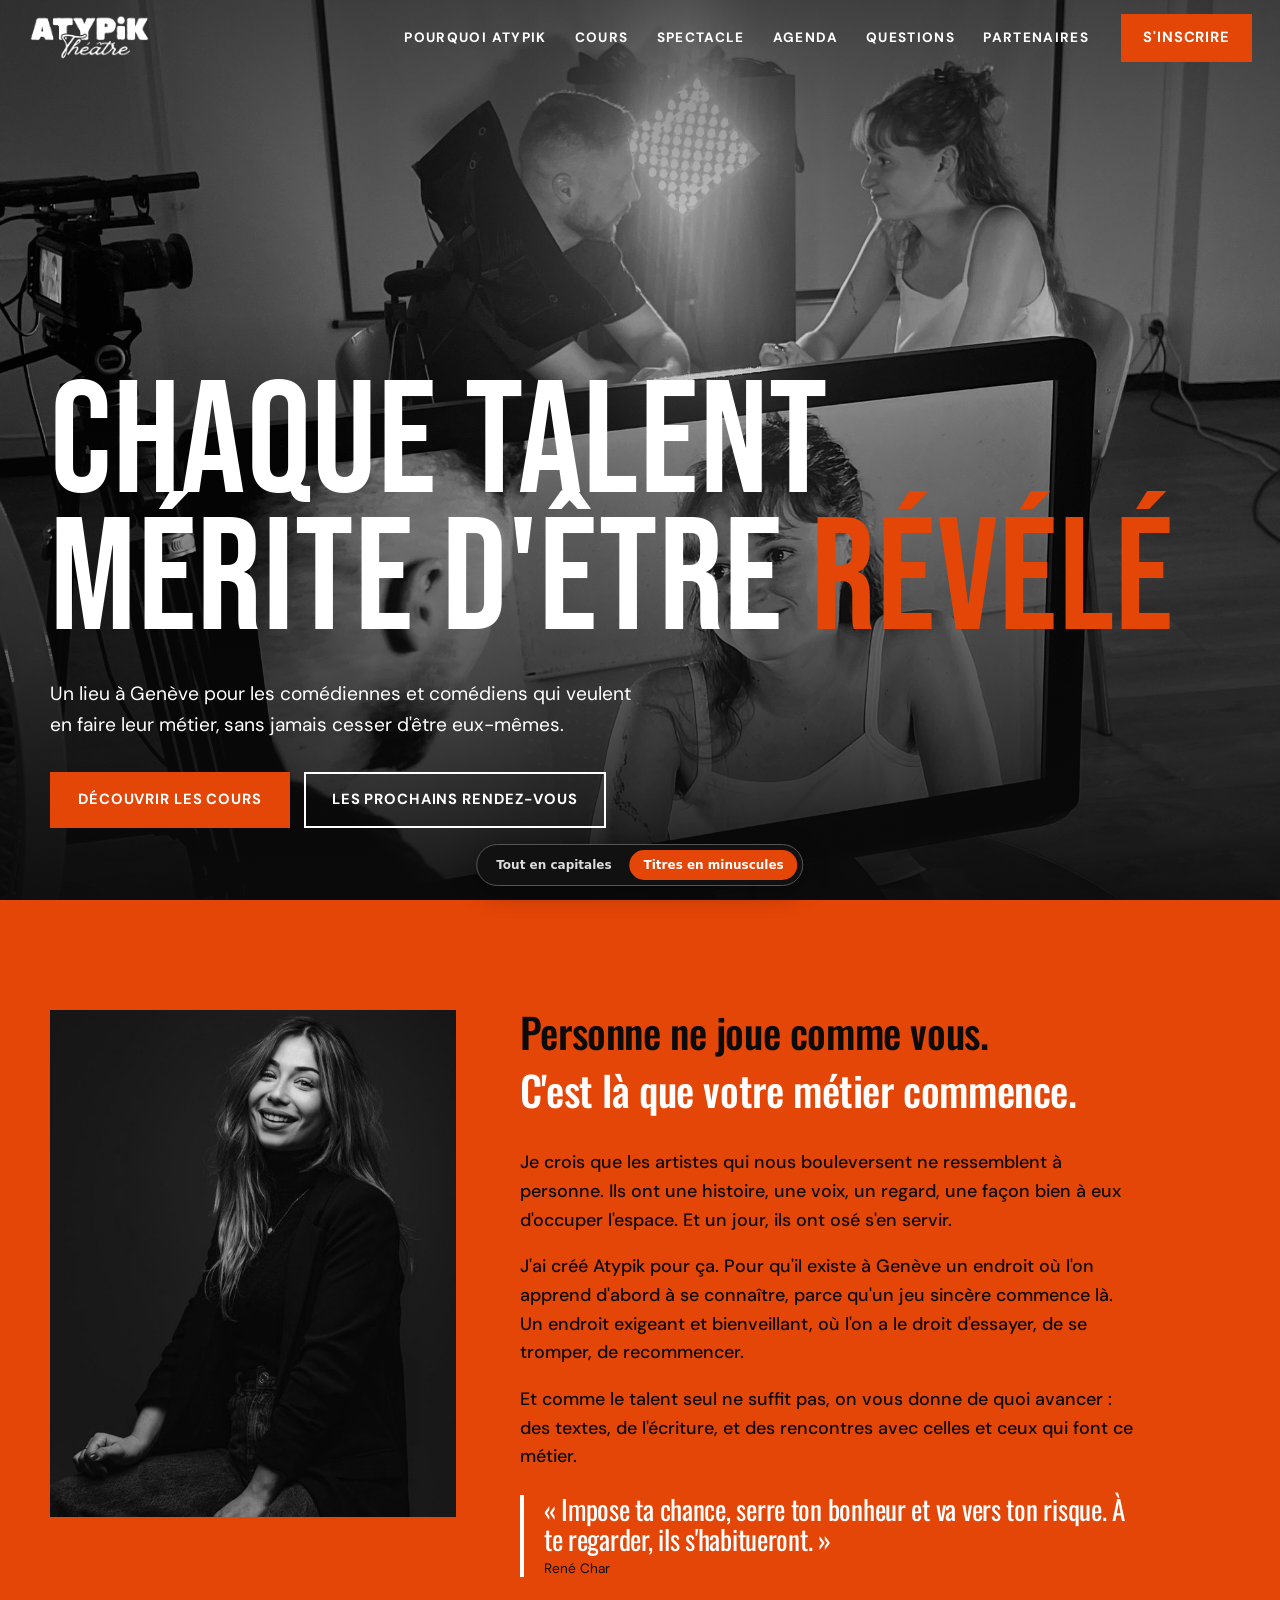
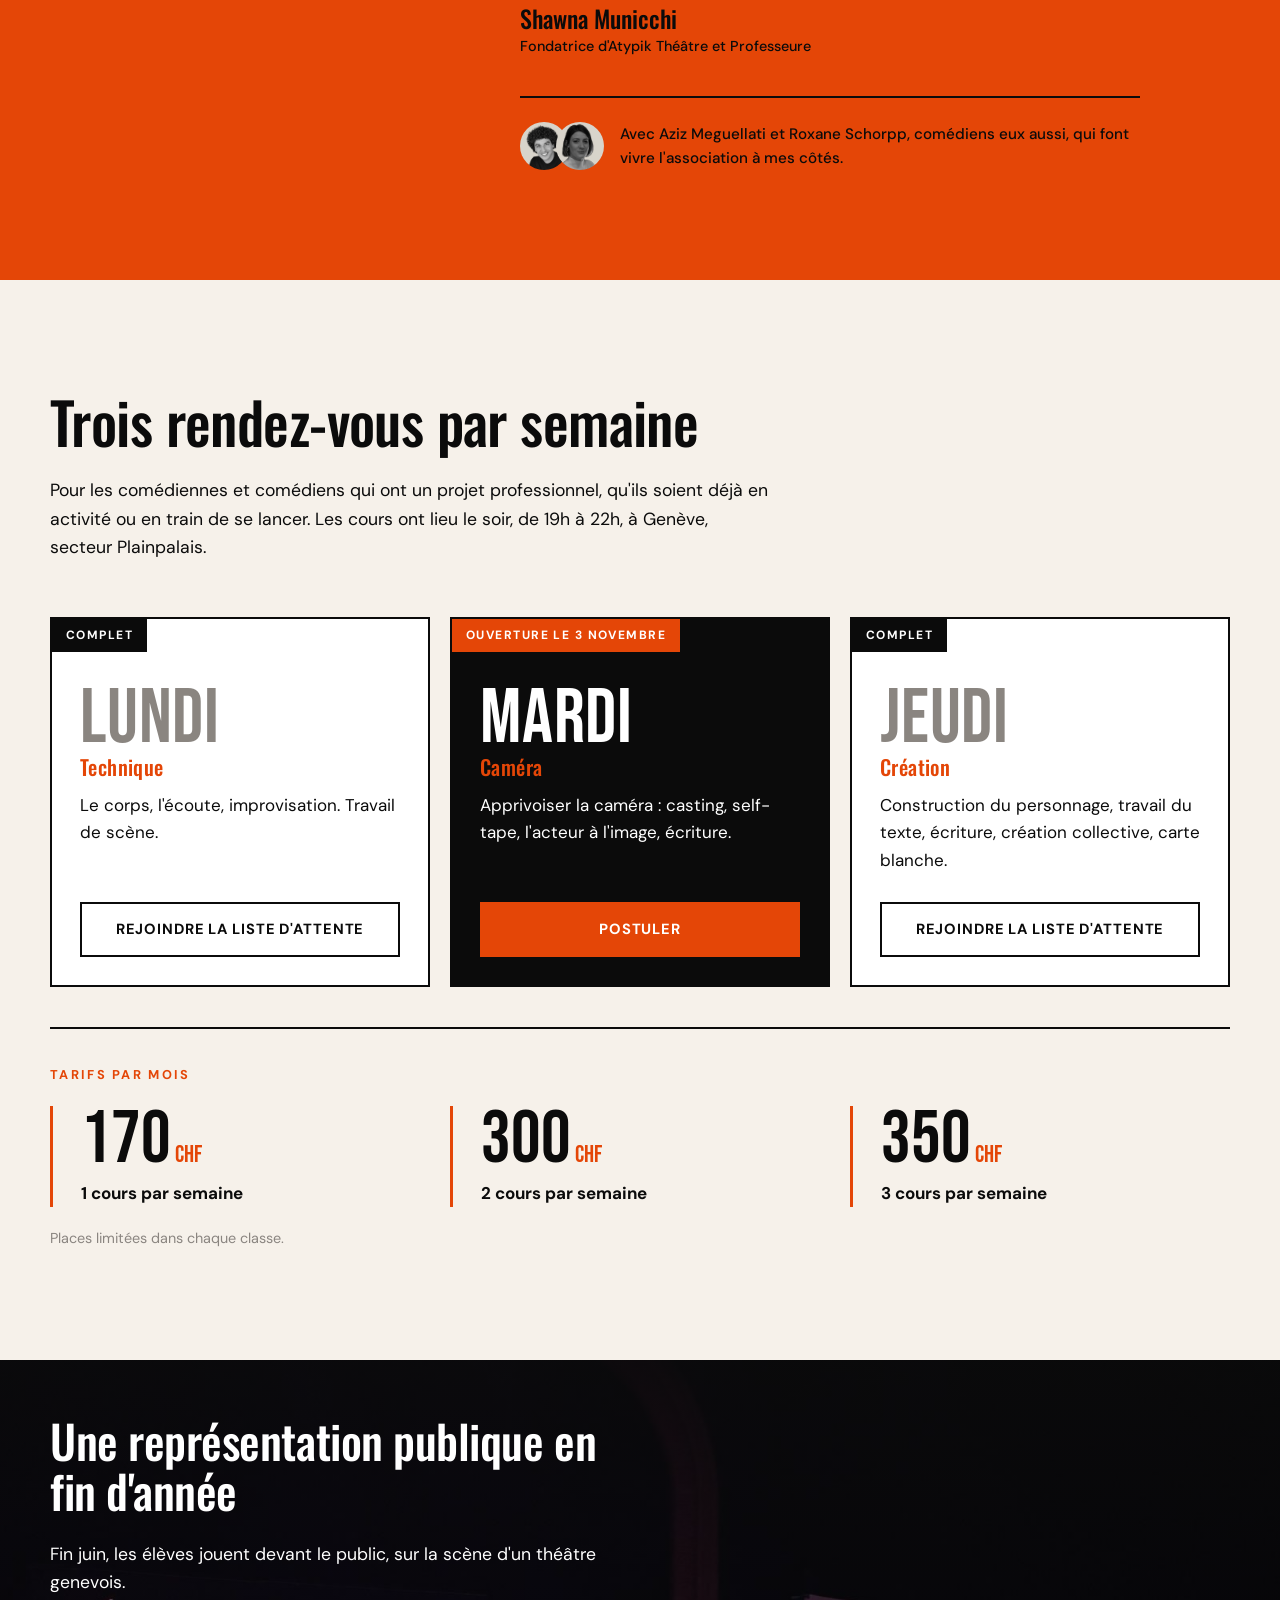
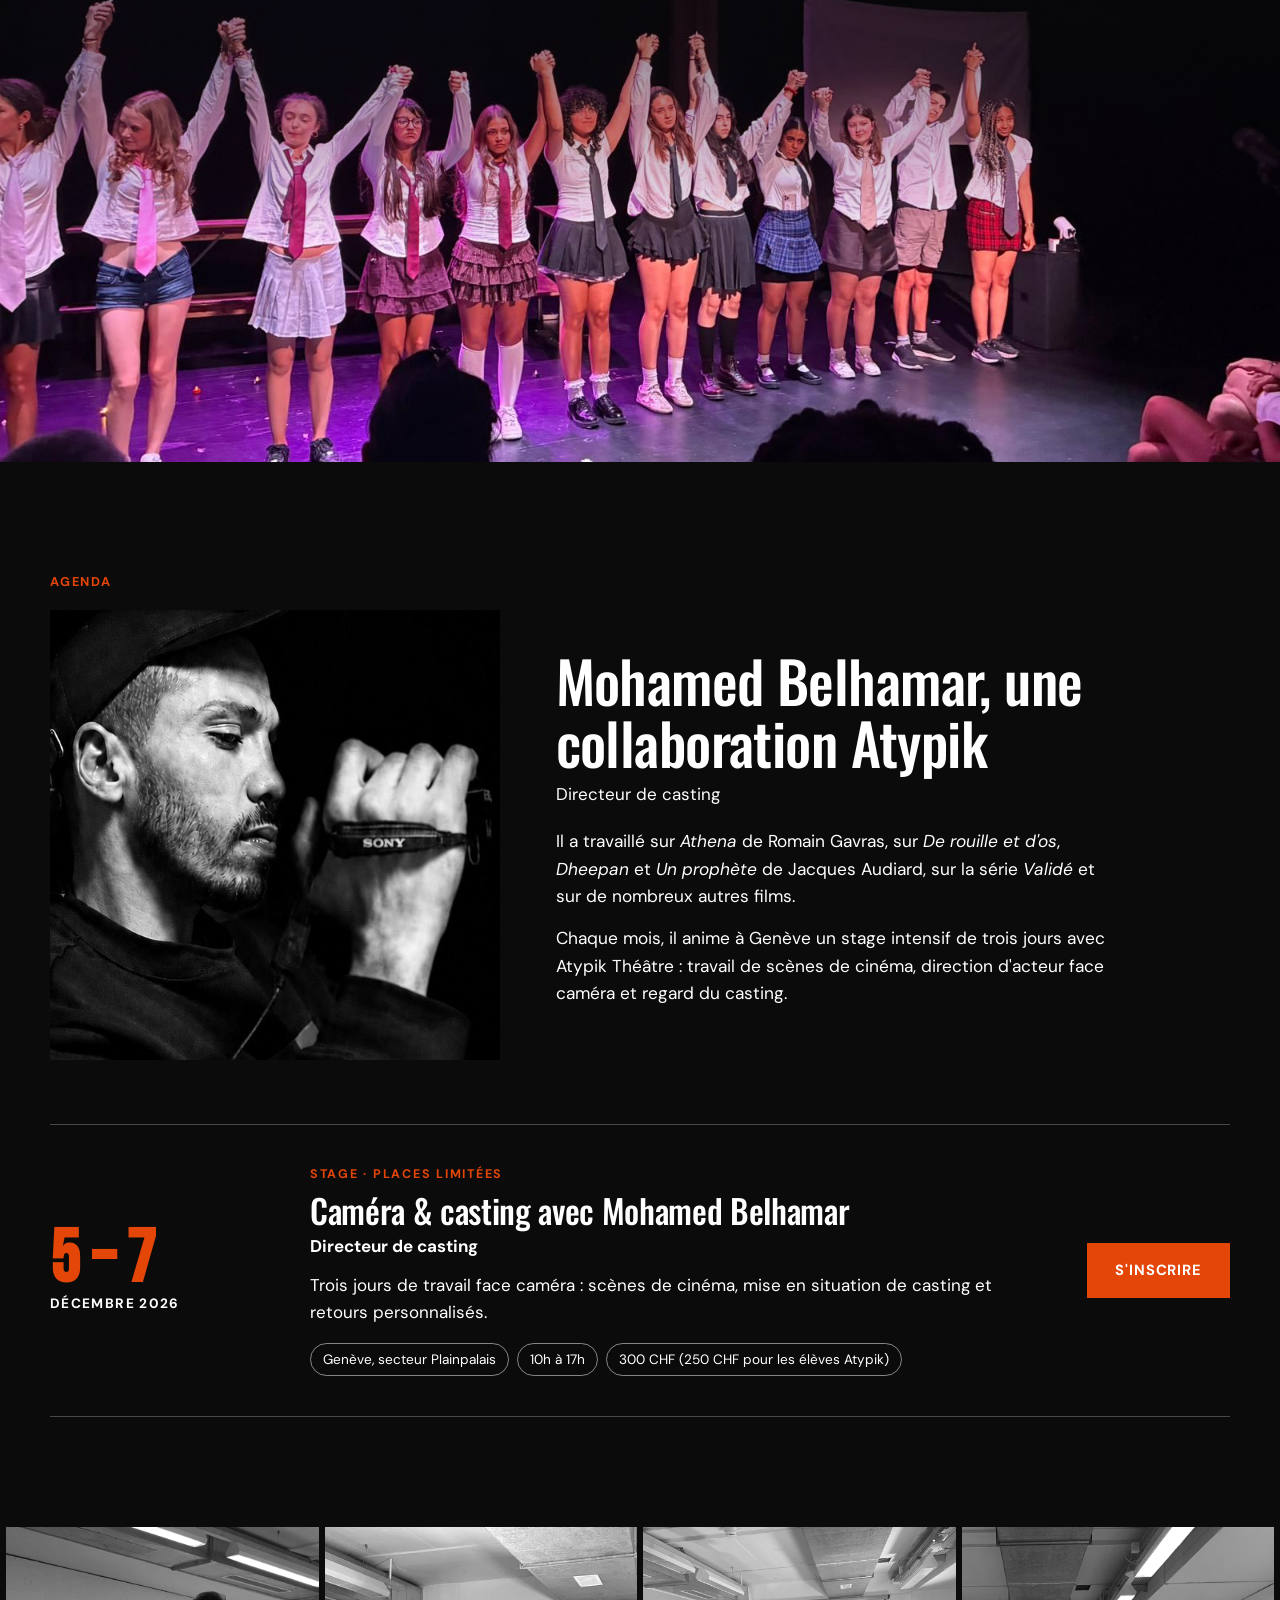
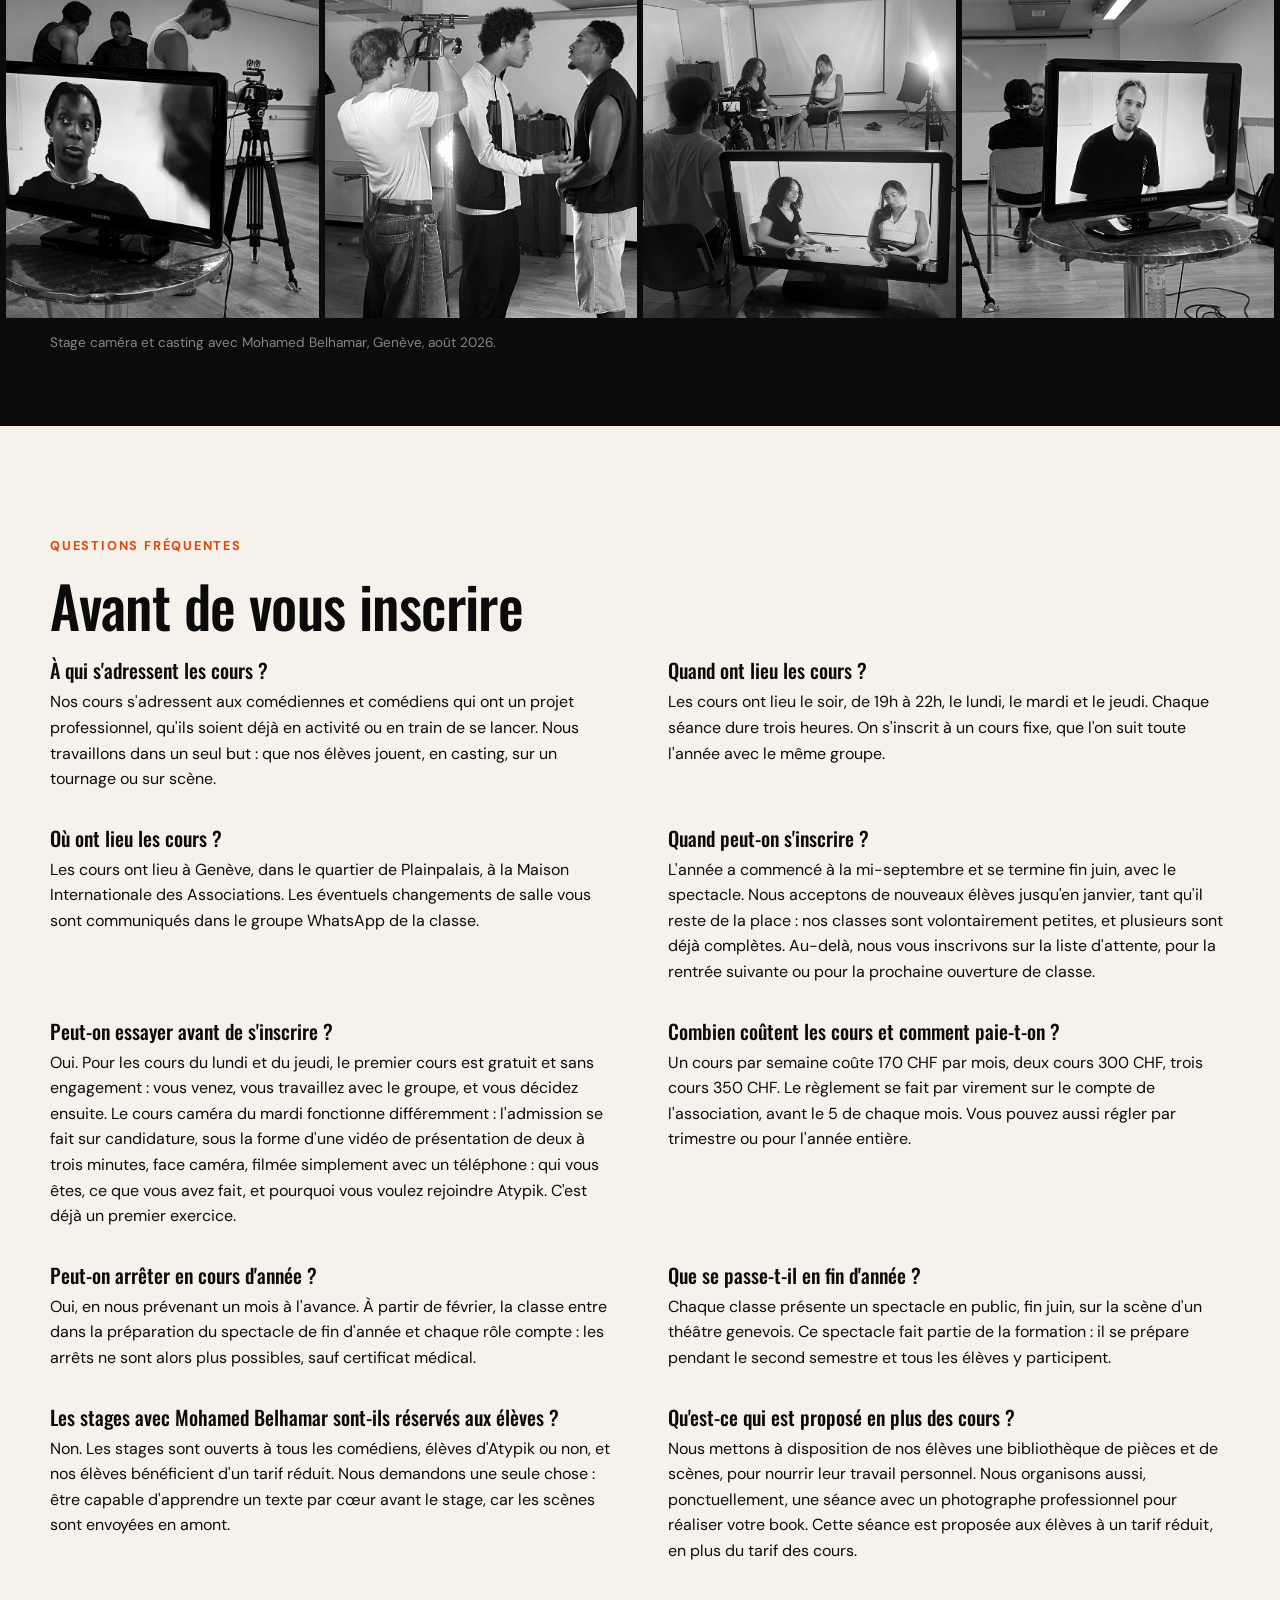
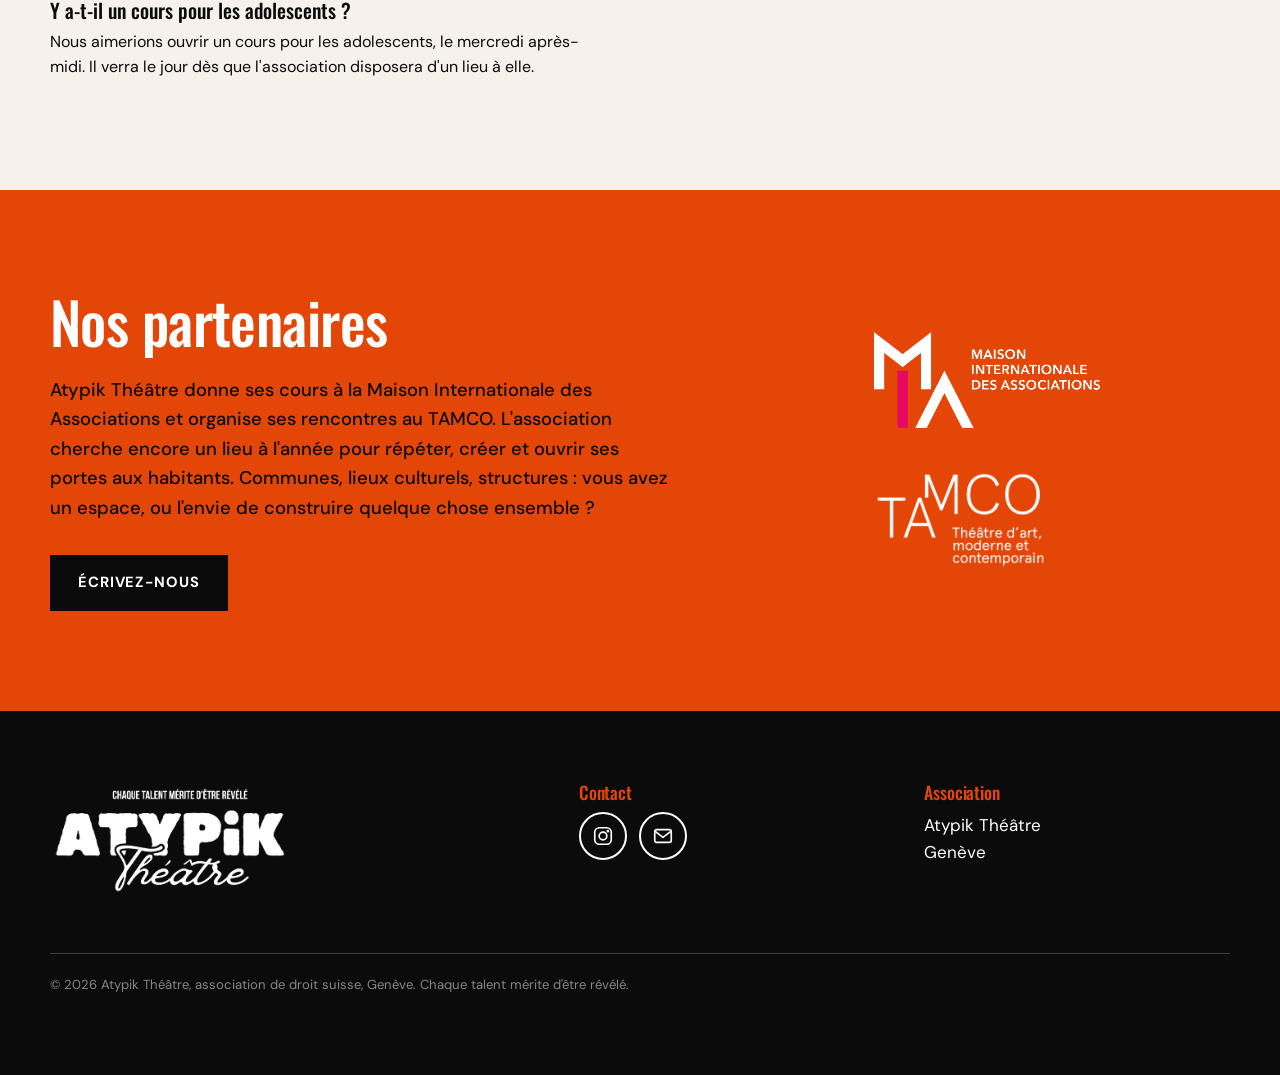
==== commit 64e93ead: "Fenêtre de candidature vidéo avant le mail, FAQ sur candidature Co-Authored-By: Claude Fable 5.1 <no" ====
--- a/m.html
+++ b/m.html
@@ -120,7 +120,7 @@
         <div><dt>Quand ont lieu les cours ?</dt><dd>Les cours ont lieu le soir, de 19h à 22h, le lundi, le mardi et le jeudi. Chaque séance dure trois heures. On s'inscrit à un cours fixe, que l'on suit toute l'année avec le même groupe.</dd></div>
         <div><dt>Où ont lieu les cours ?</dt><dd>Les cours ont lieu à Genève, dans le quartier de Plainpalais, à la Maison Internationale des Associations. Les éventuels changements de salle vous sont communiqués dans le groupe WhatsApp de la classe.</dd></div>
         <div><dt>Quand peut-on s'inscrire ?</dt><dd>L'année a commencé à la mi-septembre et se termine fin juin, avec le spectacle. Nous acceptons de nouveaux élèves jusqu'en janvier, tant qu'il reste de la place : nos classes sont volontairement petites, et plusieurs sont déjà complètes. Au-delà, nous vous inscrivons sur la liste d'attente, pour la rentrée suivante ou pour la prochaine ouverture de classe.</dd></div>
-        <div><dt>Peut-on essayer avant de s'inscrire ?</dt><dd>Oui. Pour les cours du lundi et du jeudi, le premier cours est gratuit et sans engagement : vous venez, vous travaillez avec le groupe, et vous décidez ensuite. Le cours caméra du mardi fonctionne différemment : l'admission se fait sur vidéo. Vous nous envoyez une présentation de deux à trois minutes, face caméra, filmée simplement avec un téléphone : qui vous êtes, ce que vous avez fait, et pourquoi vous voulez rejoindre Atypik. C'est déjà un premier exercice.</dd></div>
+        <div><dt>Peut-on essayer avant de s'inscrire ?</dt><dd>Oui. Pour les cours du lundi et du jeudi, le premier cours est gratuit et sans engagement : vous venez, vous travaillez avec le groupe, et vous décidez ensuite. Le cours caméra du mardi fonctionne différemment : l'admission se fait sur candidature, sous la forme d'une vidéo de présentation de deux à trois minutes, face caméra, filmée simplement avec un téléphone : qui vous êtes, ce que vous avez fait, et pourquoi vous voulez rejoindre Atypik. C'est déjà un premier exercice.</dd></div>
         <div><dt>Combien coûtent les cours et comment paie-t-on ?</dt><dd>Un cours par semaine coûte 170 CHF par mois, deux cours 300 CHF, trois cours 350 CHF. Le règlement se fait par virement sur le compte de l'association, avant le 5 de chaque mois. Vous pouvez aussi régler par trimestre ou pour l'année entière.</dd></div>
         <div><dt>Peut-on arrêter en cours d'année ?</dt><dd>Oui, en nous prévenant un mois à l'avance. À partir de février, la classe entre dans la préparation du spectacle de fin d'année et chaque rôle compte : les arrêts ne sont alors plus possibles, sauf certificat médical.</dd></div>
         <div><dt>Que se passe-t-il en fin d'année ?</dt><dd>Chaque classe présente un spectacle en public, fin juin, sur la scène d'un théâtre genevois. Ce spectacle fait partie de la formation : il se prépare pendant le second semestre et tous les élèves y participent.</dd></div>
@@ -170,6 +170,21 @@
 <!-- COMPARATEUR : barre provisoire, à retirer une fois le choix fait. -->
 <nav style="position:fixed;z-index:99;left:50%;bottom:14px;transform:translateX(-50%);display:flex;gap:4px;padding:5px;background:#111;border:1px solid #555;border-radius:999px;font:700 12px/1 system-ui,sans-serif;box-shadow:0 6px 24px rgba(0,0,0,.35)"><a href="index.html" style="padding:9px 14px;border-radius:999px;text-decoration:none;color:#ddd">Tout en capitales</a><a href="m.html" style="padding:9px 14px;border-radius:999px;text-decoration:none;background:#e44607;color:#fff">Titres en minuscules</a></nav>
 
+<dialog class="candidature" id="candidature">
+  <form method="dialog"><button class="candidature-fermer" aria-label="Fermer">×</button></form>
+  <p class="surtitre">Cours caméra du mardi</p>
+  <h3>Postuler avec une vidéo</h3>
+  <p>L'admission se fait sur une vidéo de présentation de deux à trois minutes, face caméra, filmée simplement avec un téléphone. C'est déjà un premier exercice.</p>
+  <ol>
+    <li>Qui vous êtes.</li>
+    <li>Ce que vous avez fait : formations, scène, tournages.</li>
+    <li>Pourquoi vous voulez rejoindre Atypik.</li>
+  </ol>
+  <p>Envoyez-nous le lien de la vidéo par e-mail (SwissTransfer, WeTransfer ou lien privé), avec votre nom et votre téléphone.</p>
+  <a class="btn btn-plein" id="candidature-mail" href="#">Envoyer ma candidature</a>
+  <p class="candidature-adresse">ou directement à <span id="candidature-adresse"></span></p>
+</dialog>
+
 <script src="contenu.js"></script>
 <script src="script.js"></script>
 </body>
--- a/style.css
+++ b/style.css
@@ -92,6 +92,18 @@
 .spectacle-texte { position: absolute; z-index: 1; left: max(20px, calc((100% - 1180px) / 2)); right: 20px; top: 56px; max-width: 560px; }
 .spectacle-texte h2 { font-size: clamp(2.4rem, 5vw, 4.2rem); }
 .spectacle-texte p:not(.surtitre) { font-size: 1.1rem; }
+
+/* Candidature vidéo (fenêtre) */
+.candidature { width: min(560px, calc(100% - 40px)); margin: auto; border: 0; padding: 40px; background: var(--creme); color: var(--noir); }
+.candidature::backdrop { background: rgba(11, 11, 11, 0.75); }
+.candidature h3 { font-size: 2.4rem; margin-bottom: 14px; }
+.candidature p { margin-bottom: 14px; }
+.candidature ol { margin: 0 0 18px 22px; font-weight: 700; }
+.candidature ol li { margin-bottom: 4px; }
+.candidature .btn { margin-top: 6px; }
+.candidature-adresse { font-size: 0.9rem; color: var(--gris); margin-top: 14px; }
+.candidature-adresse span { color: var(--noir); font-weight: 700; user-select: all; }
+.candidature-fermer { position: absolute; top: 10px; right: 14px; width: 36px; height: 36px; border: 0; background: none; font-size: 1.8rem; line-height: 1; cursor: pointer; color: var(--noir); }
 
 /* Tarifs */
 .tarifs { display: grid; grid-template-columns: repeat(3, 1fr); gap: 20px; margin-top: 40px; padding-top: 36px; border-top: 2px solid var(--noir); }
